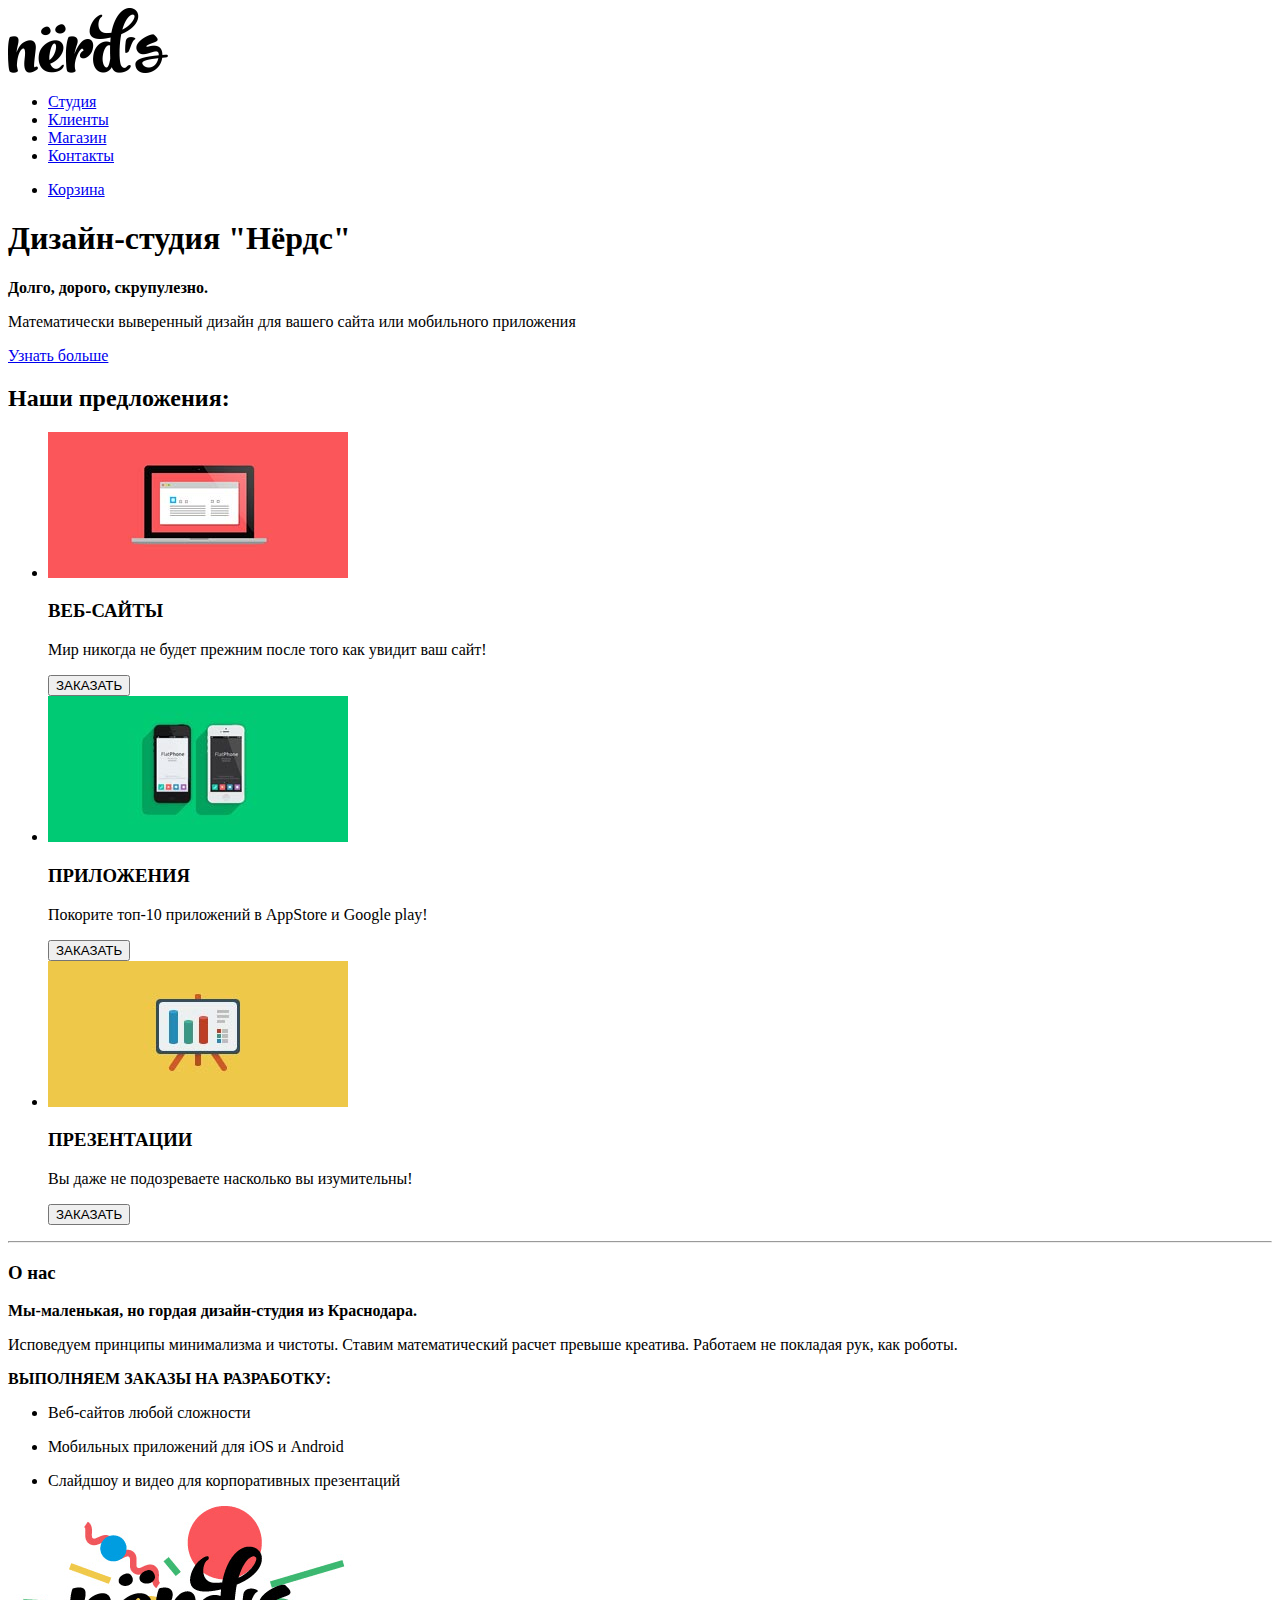
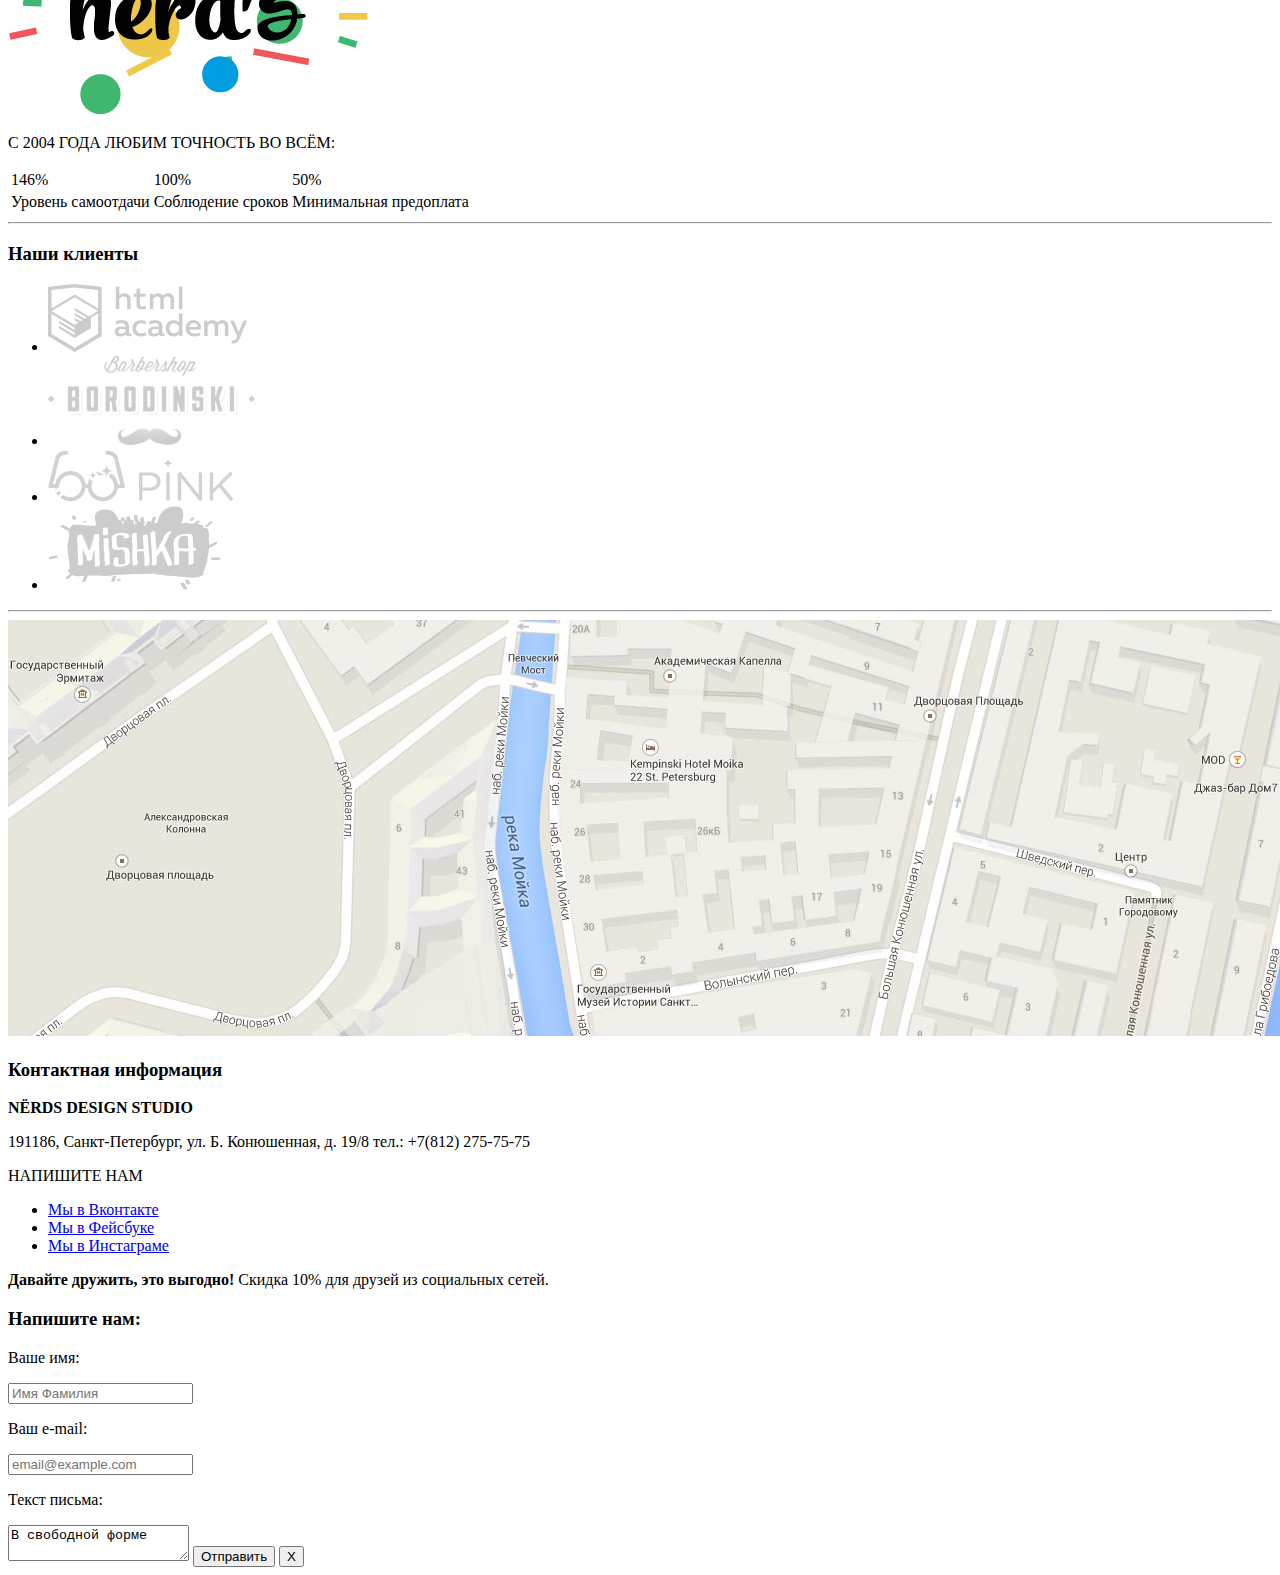
==== index.html @ 03294f1f "4 задание" ====
<!DOCTYPE html>
<html lang="ru">
  <head>
    <meta charset="utf-8">
    <title>HTML Academy: Нёрдс</title>
  </head>
  <body>

    <header class="main-header">
      <img class="main-header__logo" src="img/nerds-logo.svg" alt="Логотип дизайн студии Нёрдс" width="160" height="65">
      <ul class="main-header__site-navigation">
        <li class="site-navigation__item">
          <a class="site-navigation__a" href="#" tabindex="1">Студия</a>
        </li>
        <li class="site-navigation__item">
          <a class="site-navigation__a" href="#" tabindex="1">Клиенты</a>
        </li>
        <li class="site-navigation__item">
          <a class="site-navigation__a" href="catalog.html" tabindex="1">Магазин</a>
        </li>
        <li class="site-navigation__item">
          <a class="site-navigation__a" href="#" tabindex="1">Контакты</a>
        </li>
      </ul>
      <ul class="main-header__user-navigation">
        <li class="user-navigation__item">
          <a class="user-navigation__a" href="#" tabindex="0">Корзина</a>
        </li>
      </ul>
    </header>

    <main>
      <h1 class="visually-hidden">Дизайн-студия "Нёрдс"</h1>
      <!-- Здесь будет слайдер, пока напишу первый слайд -->
      <div class="slider">
        <b>Долго, дорого, скрупулезно.</b>
        <p class="slider__text">Математически выверенный дизайн для вашего сайта или мобильного приложения</p>
        <a class="slider__btn btn" href="#" tabindex="0">Узнать больше</a>
      </div>
      <section class="offers">
        <h2 class="visually-hidden">Наши предложения:</h2>
        <ul class="offers__list">
          <li class="offers__list-item">
            <img class="offers__list-img1" src="img/img-web.jpg" alt="Веб-сайты" width="300" height="146">
            <h3>ВЕБ-САЙТЫ</h3>
            <p class="offers__list-text">Мир никогда не будет прежним после того как увидит ваш сайт!</p>
            <button class="offers__list-btn btn" type="button">ЗАКАЗАТЬ</button>
          </li>
          <li class="offers__list-item">
            <img class="offers__list-img2" src="img/img-app.jpg" alt="Приложения" width="300" height="146">
            <h3>ПРИЛОЖЕНИЯ</h3>
            <p class="offers__list-text">Покорите топ-10 приложений в AppStore и Google play!</p>
            <button class="offers__list-btn btn" type="button">ЗАКАЗАТЬ</button>
          </li>
          <li class="offers__list-item">
            <img class="offers__list-img3" src="img/img-present.jpg" alt="Презентации" width="300" height="146">
            <h3>ПРЕЗЕНТАЦИИ</h3>
            <p class="offers__list-text">Вы даже не подозреваете насколько вы изумительны!</p>
            <button class="offers__list-btn btn" type="button">ЗАКАЗАТЬ</button>
          </li>
        </ul>
      </section>
      <hr>
      <section class="about-us">
        <h3 class="visually-hidden">О нас</h3>
        <b>Мы-маленькая, но гордая дизайн-студия из Краснодара.</b>
        <p>Исповедуем принципы минимализма и чистоты. Ставим математический расчет превыше креатива. Работаем не покладая рук, как роботы.</p>
        <p>
          <b>ВЫПОЛНЯЕМ ЗАКАЗЫ НА РАЗРАБОТКУ:</b>
        </p>
        <ul class="about-us__list">
          <li class="about-us__list-item">
            <p class="about-us__list-item-text">Веб-сайтов любой сложности</p>
          </li>
          <li class="about-us__list-item">
            <p class="about-us__list-item-text">Мобильных приложений для iOS и Android
            </p>
          </li>
          <li class="about-us__list-item">
            <p class="about-us__list-item-text">Слайдшоу и видео для корпоративных презентаций</p>
          </li>
        </ul>
        <img class="about-us__img" src="img/nerds-illustration.png" alt="Логотип Нёрдс " width="360" height="208">
        <p class="about-us__text">С 2004 ГОДА ЛЮБИМ ТОЧНОСТЬ ВО ВСЁМ:</p>
        <table>
          <tr>
            <td>146%</td>
            <td>100%</td>
            <td>50%</td>
          </tr>
          <tr>
            <td>Уровень самоотдачи</td>
            <td>Соблюдение сроков</td>
            <td>Минимальная предоплата</td>
          </tr>
        </table>
      </section>
      <hr>
      <section class="clientage">
        <h3 class="visually-hidden">Наши клиенты</h3>
        <ul class="clientage__list">
          <li class="clientage__list-item">
            <a>
              <img class="clientage__list-item-logo1" src="img/logo-HTML.png" alt="HTML Academy" width="199" height="68"></a>
          </li>
          <li>
            <a>
              <img class="clientage__list-item-logo2" src="img/logo-Borodinski.png" alt="Barbershop Borodinski" width="209" height="90"></a>
          </li>
          <li>
            <a>
              <img class="clientage__list-item-logo3" src="img/logo-PINK.png" alt="PINK" width="185" height="52"></a>
          </li>
          <li>
            <a>
              <img class="clientage__list-item-logo4" src="img/logo-MiSHKA.png" alt="MiSHKA" width="173" height="84"></a>
          </li>
        </ul>
      </section>
      <hr>
    </main>
    <footer class="main-footer">
      <img class="main-footer__map" src="img/map.jpg" alt="191186, Санкт-Петербург, ул. Б. Конюшенная, д. 19/8 тел.: +7(812) 275-75-75" width="1440" height="416">
      <section class="main-footer__address">
        <h3 class="visually-hidden">Контактная информация</h3>
        <b>NЁRDS DESIGN STUDIO</b>
        <p class="main-footer__address-text">191186, Санкт-Петербург, ул. Б. Конюшенная, д. 19/8 тел.: +7(812) 275-75-75</p>
        <a class="main-footer__address-btn btn">НАПИШИТЕ НАМ</a>
      </section>
      <!-- ЕСТЬ ВОПРОСЫ================================================================================================================================================================================================================= -->
      <ul class="main-footer__social-list">
        <li class="social-list-item">
          <a class="vk" href="https://www.vk.com">
            <span class="visually-hidden">Мы в Вконтакте</span></a>
        </li>
        <li class="social-list-item">
          <a class="fb" href="https://www.facebook.com">
            <span class="visually-hidden">Мы в Фейсбуке</a>
          </li>
          <li class="social-list-item">
            <a class="inst" href="https://www.instagram.com">
              <span class="visually-hidden">Мы в Инстаграме</span></a>
          </li>
        </ul>

        <p class="main-footer__text">
          <b>Давайте дружить, это выгодно!</b>
          Скидка 10% для друзей из социальных сетей.
        </p>
      </footer>
      <section class="modal">
        <h3 class="visually-hidden">Напишите нам:</h3>
        <p>Ваше имя:</p>
        <input class="modal__input" name="name" placeholder="Имя Фамилия">
        <p>Ваш e-mail:</p>
        <input class="modal__input" type="email" name="email" placeholder="email@example.com">
        <p>Текст письма:</p>
        <textarea>В свободной форме</textarea>
        <button class="modal__btn btn">Отправить</button>
        <button class="modal__close" type="button">X</button>

      </section>

    </body>
  </html>
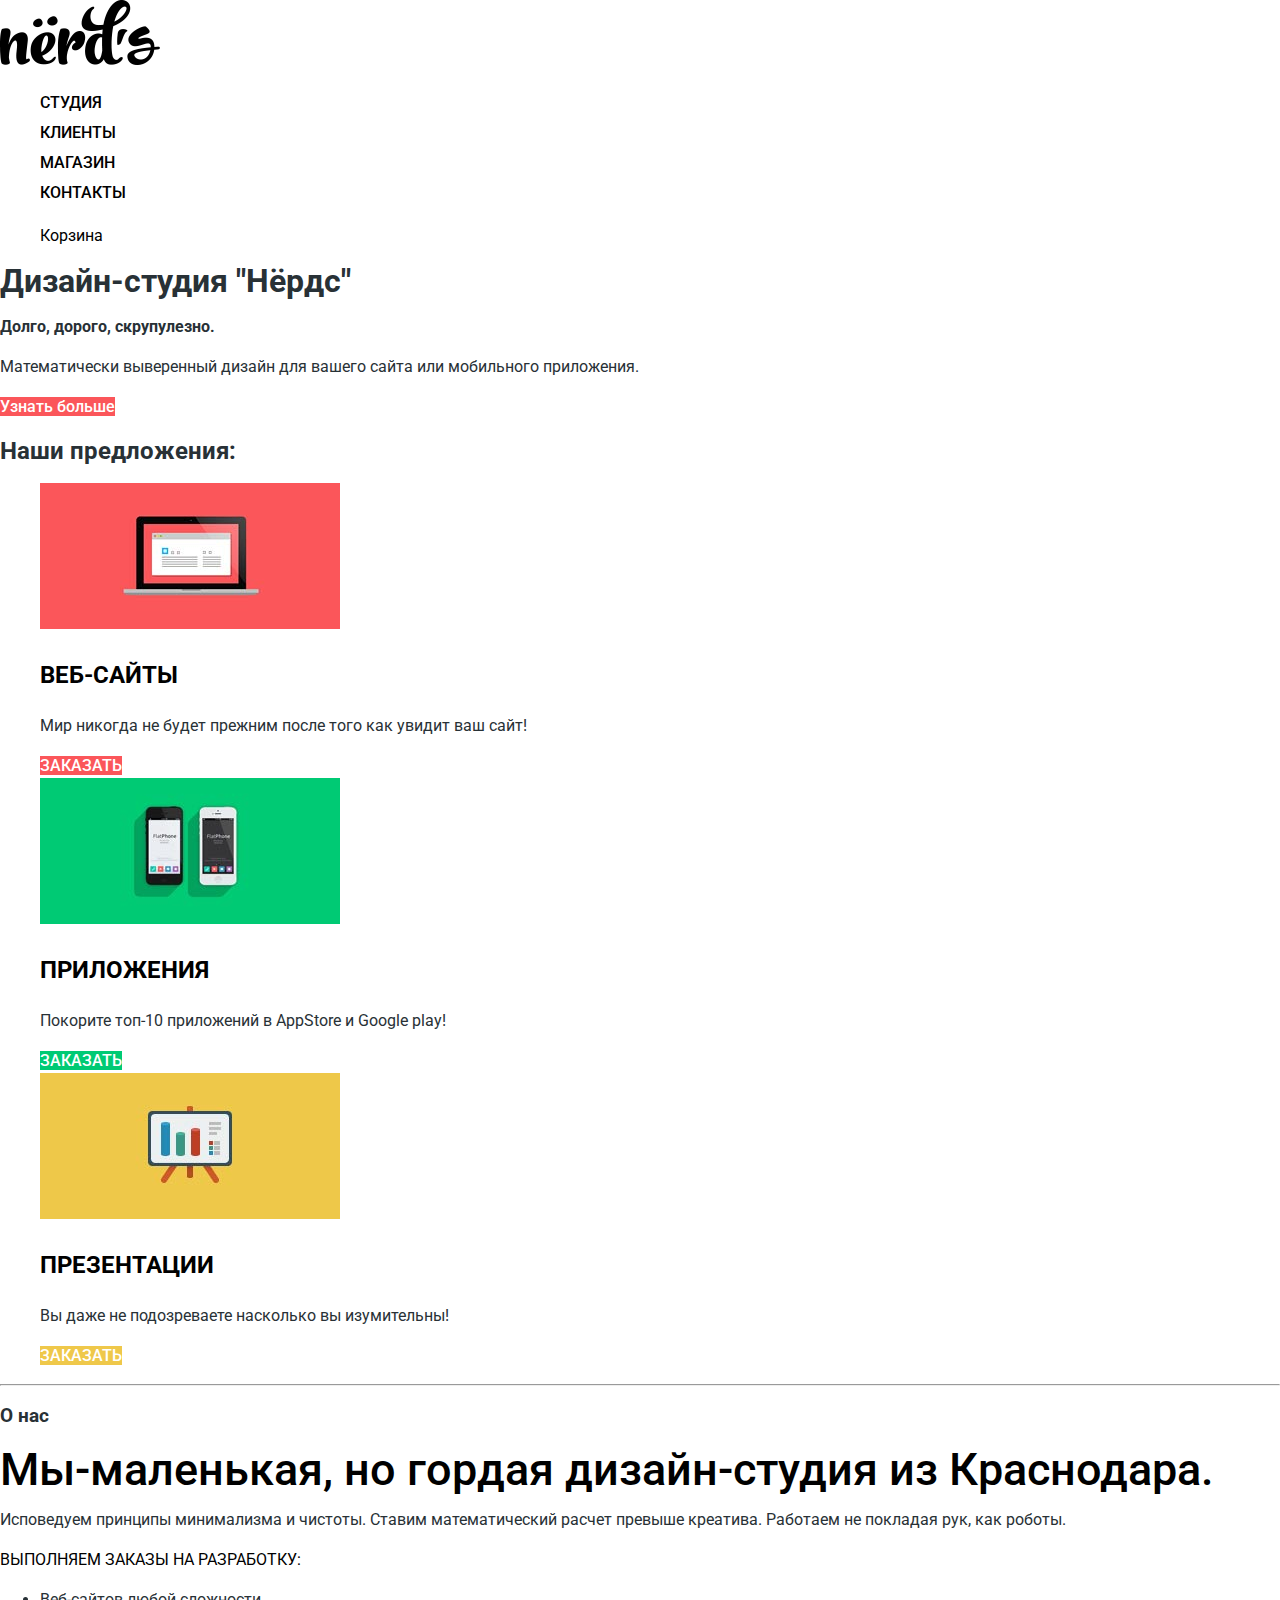
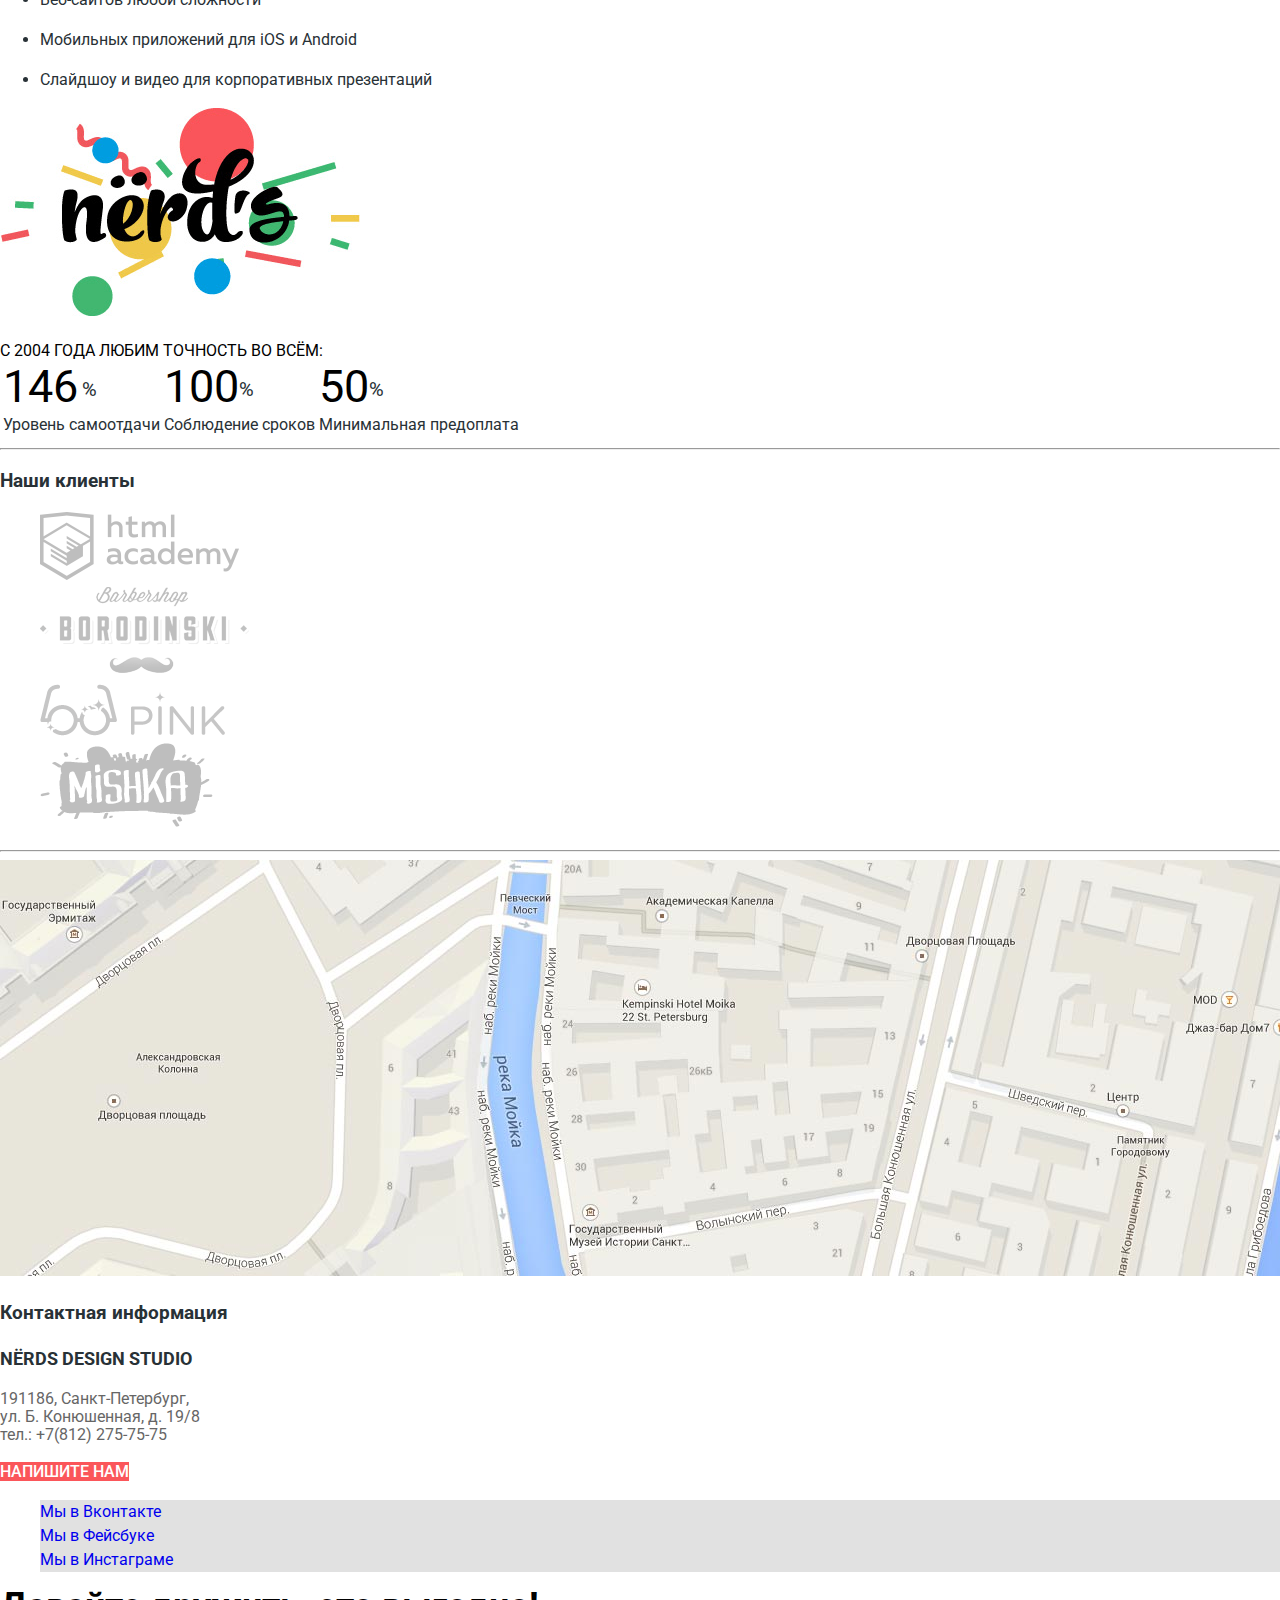
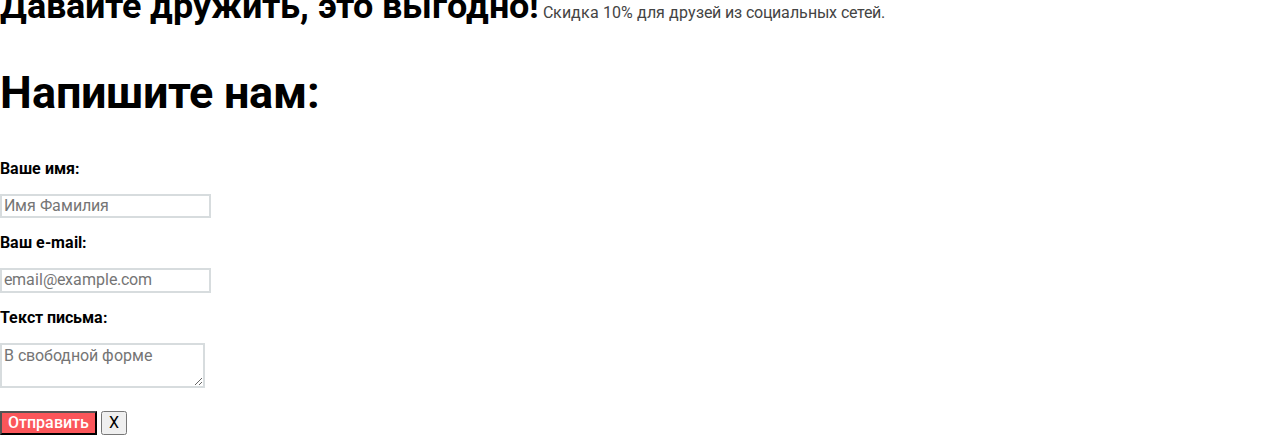
==== commit 3672e6e6: "5 задание" ====
--- a/index.html
+++ b/index.html
@@ -3,6 +3,9 @@
   <head>
     <meta charset="utf-8">
     <title>HTML Academy: Нёрдс</title>
+    <link href="https://fonts.googleapis.com/css?family=Roboto:400,700" rel="stylesheet">
+    <link href="css/normalize.css" rel="stylesheet">
+    <link href="css/style.css" rel="stylesheet">
   </head>
   <body>
 
@@ -34,7 +37,7 @@
       <!-- Здесь будет слайдер, пока напишу первый слайд -->
       <div class="slider">
         <b>Долго, дорого, скрупулезно.</b>
-        <p class="slider__text">Математически выверенный дизайн для вашего сайта или мобильного приложения</p>
+        <p class="slider__text">Математически выверенный дизайн для вашего сайта или мобильного приложения.</p>
         <a class="slider__btn btn" href="#" tabindex="0">Узнать больше</a>
       </div>
       <section class="offers">
@@ -44,30 +47,28 @@
             <img class="offers__list-img1" src="img/img-web.jpg" alt="Веб-сайты" width="300" height="146">
             <h3>ВЕБ-САЙТЫ</h3>
             <p class="offers__list-text">Мир никогда не будет прежним после того как увидит ваш сайт!</p>
-            <button class="offers__list-btn btn" type="button">ЗАКАЗАТЬ</button>
+            <a href="#" class="offers__list-btn-red btn">ЗАКАЗАТЬ</a>
           </li>
           <li class="offers__list-item">
             <img class="offers__list-img2" src="img/img-app.jpg" alt="Приложения" width="300" height="146">
             <h3>ПРИЛОЖЕНИЯ</h3>
             <p class="offers__list-text">Покорите топ-10 приложений в AppStore и Google play!</p>
-            <button class="offers__list-btn btn" type="button">ЗАКАЗАТЬ</button>
+            <a href="#" class="offers__list-btn-green btn">ЗАКАЗАТЬ</a>
           </li>
           <li class="offers__list-item">
             <img class="offers__list-img3" src="img/img-present.jpg" alt="Презентации" width="300" height="146">
             <h3>ПРЕЗЕНТАЦИИ</h3>
             <p class="offers__list-text">Вы даже не подозреваете насколько вы изумительны!</p>
-            <button class="offers__list-btn btn" type="button">ЗАКАЗАТЬ</button>
+            <a href="#" class="offers__list-btn-yellow btn">ЗАКАЗАТЬ</a>
           </li>
         </ul>
       </section>
       <hr>
       <section class="about-us">
         <h3 class="visually-hidden">О нас</h3>
-        <b>Мы-маленькая, но гордая дизайн-студия из Краснодара.</b>
+        <span class="about-us__title">Мы-маленькая, но гордая дизайн-студия из Краснодара.</span>
         <p>Исповедуем принципы минимализма и чистоты. Ставим математический расчет превыше креатива. Работаем не покладая рук, как роботы.</p>
-        <p>
-          <b>ВЫПОЛНЯЕМ ЗАКАЗЫ НА РАЗРАБОТКУ:</b>
-        </p>
+        <span class="about-us__text">ВЫПОЛНЯЕМ ЗАКАЗЫ НА РАЗРАБОТКУ:</span>
         <ul class="about-us__list">
           <li class="about-us__list-item">
             <p class="about-us__list-item-text">Веб-сайтов любой сложности</p>
@@ -82,11 +83,15 @@
         </ul>
         <img class="about-us__img" src="img/nerds-illustration.png" alt="Логотип Нёрдс " width="360" height="208">
         <p class="about-us__text">С 2004 ГОДА ЛЮБИМ ТОЧНОСТЬ ВО ВСЁМ:</p>
-        <table>
+        <table class="indicators">
           <tr>
-            <td>146%</td>
-            <td>100%</td>
-            <td>50%</td>
+            <td>
+              <span class="indicators__numeric">146</span>
+              <span class="indicators__percent">%</span></td>
+            <td>
+              <span class="indicators__numeric">100</span><span class="indicators__percent">%</span></td>
+            <td>
+              <span class="indicators__numeric">50</span><span class="indicators__percent">%</span></td>
           </tr>
           <tr>
             <td>Уровень самоотдачи</td>
@@ -123,8 +128,12 @@
       <img class="main-footer__map" src="img/map.jpg" alt="191186, Санкт-Петербург, ул. Б. Конюшенная, д. 19/8 тел.: +7(812) 275-75-75" width="1440" height="416">
       <section class="main-footer__address">
         <h3 class="visually-hidden">Контактная информация</h3>
-        <b>NЁRDS DESIGN STUDIO</b>
-        <p class="main-footer__address-text">191186, Санкт-Петербург, ул. Б. Конюшенная, д. 19/8 тел.: +7(812) 275-75-75</p>
+        <span class="main-footer__address-title">NЁRDS DESIGN STUDIO</span>
+        <p class="main-footer__address-text">
+          191186, Санкт-Петербург,<br>
+          ул. Б. Конюшенная, д. 19/8<br>
+          <span class="main-footer__address-phone">тел.: +7(812) 275-75-75</span>
+        </p>
         <a class="main-footer__address-btn btn">НАПИШИТЕ НАМ</a>
       </section>
       <!-- ЕСТЬ ВОПРОСЫ================================================================================================================================================================================================================= -->
@@ -144,22 +153,34 @@
         </ul>
 
         <p class="main-footer__text">
-          <b>Давайте дружить, это выгодно!</b>
-          Скидка 10% для друзей из социальных сетей.
+          <span class="main-footer__text-bold">Давайте дружить, это выгодно!</span>
+          <span class="main-footer__text-sale">Скидка 10% для друзей из социальных сетей.</span>
         </p>
       </footer>
       <section class="modal">
-        <h3 class="visually-hidden">Напишите нам:</h3>
-        <p>Ваше имя:</p>
-        <input class="modal__input" name="name" placeholder="Имя Фамилия">
-        <p>Ваш e-mail:</p>
-        <input class="modal__input" type="email" name="email" placeholder="email@example.com">
-        <p>Текст письма:</p>
-        <textarea>В свободной форме</textarea>
+        <h3>Напишите нам:</h3>
+        <p>
+          <label for="name-field">
+            <p>Ваше имя:</p>
+          </label>
+          <input class="modal__input" name="name" id="name-field" placeholder="Имя Фамилия" autocomplete="on">
+        </p>
+        <p>
+          <label for="email-field">
+            <p>Ваш e-mail:</p>
+          </label>
+          <input class="modal__input" type="email" name="email" id="email-field" placeholder="email@example.com" autocomplete="on">
+        </p>
+        <p>
+          <label for="text-field">
+            <p>Текст письма:</p>
+          </label>
+          <textarea id="text-field" placeholder="В свободной форме"></textarea>
+        </p>
         <button class="modal__btn btn">Отправить</button>
         <button class="modal__close" type="button">X</button>
 
       </section>
 
     </body>
-  </html>
+  </html>--- a/css/style.css
+++ b/css/style.css
@@ -0,0 +1,296 @@
+body {
+  margin: 0;
+  padding: 0;
+
+  font-family: 'Roboto', Tahoma, sans-serif;
+  font-size: 16px;
+  line-height: 24px;
+  font-weight: 400;
+  color: #283136;
+
+  background-color: #ffffff;
+}
+
+a {
+  text-decoration: none;
+}
+/*HEADER===========================================================================================================================================================================================================================================================================================================================*/
+
+.main-header__site-navigation {
+  line-height: 30px;
+  font-weight: 500;
+  color: #000000;
+  text-transform: uppercase;
+}
+
+.main-header__site-navigation,
+.main-header__user-navigation {
+  list-style: none;
+}
+
+.main-header__site-navigation a,
+.main-header__user-navigation a {
+  color: #000000;
+}
+
+.main-header__site-navigation a:hover,
+.main-header__site-navigation a:focus,
+.main-header__user-navigation a:hover,
+.main-header__user-navigation a:focus {
+  color: #fb565a;
+}
+.main-header__site-navigation a:active,
+.main-header__user-navigation a:active {
+  color: #bebebe;
+}
+/* FOR BUTTON================================================================================================================================================================================================================================================*/
+.btn {
+  line-height: 18px;
+  font-weight: 500;
+  color: #ffffff;
+
+  background-color: #fb565a;
+}
+
+.btn:hover {
+  background-color: #e74246;
+}
+
+.btn:active {
+  background-color: #d7373b;
+  color: #e37376;
+}
+
+.offers__list-btn-green {
+  background-color: #00ca74;
+}
+
+.offers__list-btn-green:hover {
+  background-color: #00bc6c;
+}
+
+.offers__list-btn-green:active {
+  background-color: #00aa62;
+  color: #37bc83;
+}
+
+.offers__list-btn-yellow {
+  background-color: #efc84a;
+}
+
+.offers__list-btn-yellow:hover {
+  background-color: #eab534;
+}
+
+.offers__list-btn-yellow:active {
+  background-color: #e5a722;
+  color: #ebba52;
+}
+
+.filters__btn {
+  color: #000000;
+  background-color: #eeeeee;
+}
+
+.filters__btn:hover {
+  color: #000000;
+  background-color: #dfdfdf;
+}
+
+.filters__btn:active {
+  color: #959595;
+  background-color: #d5d5d5;
+}
+
+
+
+ /*MAIN MAIN MAIN=====================================================================================================================================================================================================================================================================================================================================*/
+.offers__list {
+list-style: none;
+}
+
+.offers__list h3 {
+  font-size: 24px;
+  line-height: 30px;
+  font-weight: 700;
+  color: #000000;
+}
+
+.about-us__title {
+  font-size: 45px;
+  line-height: 45px;
+  font-weight: 500;
+  color: #000000;
+}
+
+.about-us__text {
+  color: #000000;
+  text-transform: uppercase;
+}
+/*TABLE===========================================================================================================================================================================================================================================================================================================================*/
+.indicators__numeric {
+  font-size: 45px;
+  line-height: 10px;
+  color: #000000;
+}
+.indicators__percent {
+  font-size: 20px;
+  line-height: 10px;
+  vertical-align: super;
+}
+
+/*КЛИЕНТУРА==================================================================================================================================================================================================================================================================================================================================*/
+
+.clientage__list {
+  list-style: none;
+}
+.clientage__list-item-logo1,
+.clientage__list-item-logo2,
+.clientage__list-item-logo3,
+.clientage__list-item-logo4 {
+  opacity: 0.25;
+}
+
+.clientage__list-item-logo1:hover,
+.clientage__list-item-logo2:hover,
+.clientage__list-item-logo3:hover,
+.clientage__list-item-logo4:hover {
+  opacity: 1;
+}
+
+.clientage__list-item-logo1:active,
+.clientage__list-item-logo2:active,
+.clientage__list-item-logo3:active,
+.clientage__list-item-logo4:active {
+  opacity: 0.25;
+}
+
+/*FOOTER===================================================================================================================================================================================================================================================================================================================================================================================================================*/
+
+.main-footer__address-title {
+  font-size: 18px;
+  line-height: 30px;
+  font-weight: 700;
+}
+
+.main-footer__address-text {
+  line-height: 18px;
+  color: #666666;
+}
+
+.main-footer__social-list {
+  list-style: none;
+}
+
+.social-list-item {
+  background-color: #e1e1e1;
+}
+
+.social-list-item:hover {
+  background-color: #e74246;
+}
+
+.social-list-item:active {
+  background-color: #d7373b;
+}
+
+.vk,
+.fb,
+.inst {
+  opacity: 0,25;
+}
+
+.vk:hover,
+.fb:hover,
+.inst:hover {
+  opacity: 1;
+}
+
+.vk:active,
+.fb:active,
+.inst:active {
+  opacity: 0,2;
+}
+
+.main-footer__text-bold {
+  font-size: 36px;
+  line-height: 36px;
+  font-weight: 700;
+  color: #000000;
+}
+
+.main-footer__text-sale {
+  line-height: 22px;
+  color: #444444;
+}
+
+/*MODAL ============================================================================================================================================================================================================================================================================================================================================================================================================*/
+
+.modal h3 {
+  font-size: 45px;
+  line-height: 45px;
+  font-weight: 500px;
+  color: #000000;
+}
+
+.modal p {
+  line-height: 18px;
+  font-weight: 700;
+  color: #000000;
+}
+.modal__input,
+.modal textarea {
+  border: 2px solid #d7dcde;
+}
+
+.modal__input:hover
+.modal textarea:hover {
+  border: 2px solid #b4b9bb;
+}
+.modal__input:focus,
+.modal textarea:focus {
+  border: 2px solid #000000;
+}
+
+.modal input,
+.modal textarea {
+  outline: 0;
+}
+
+.modal__input:invalid {
+  border: 2px solid #e74246;
+}
+
+
+
+
+
+
+
+
+
+
+
+
+
+/*INNER PAGE================================================================================================================================================================================================================================================================================================================================================================================================================================================================================================================================================================================*/
+.products-list {
+  list-style: none;
+}
+
+.paggination-list {
+  list-style: none;
+}
+
+.paggination-list__item {
+  color: #000000;
+  background-color: #eeeeee;
+}
+.paggination-list__item:hover {
+  color: #000000;
+  background-color: #dfdfdf;
+}
+.paggination-list__item:active {
+  color: #b0b0b0;
+  background-color: #d5d5d5;
+}
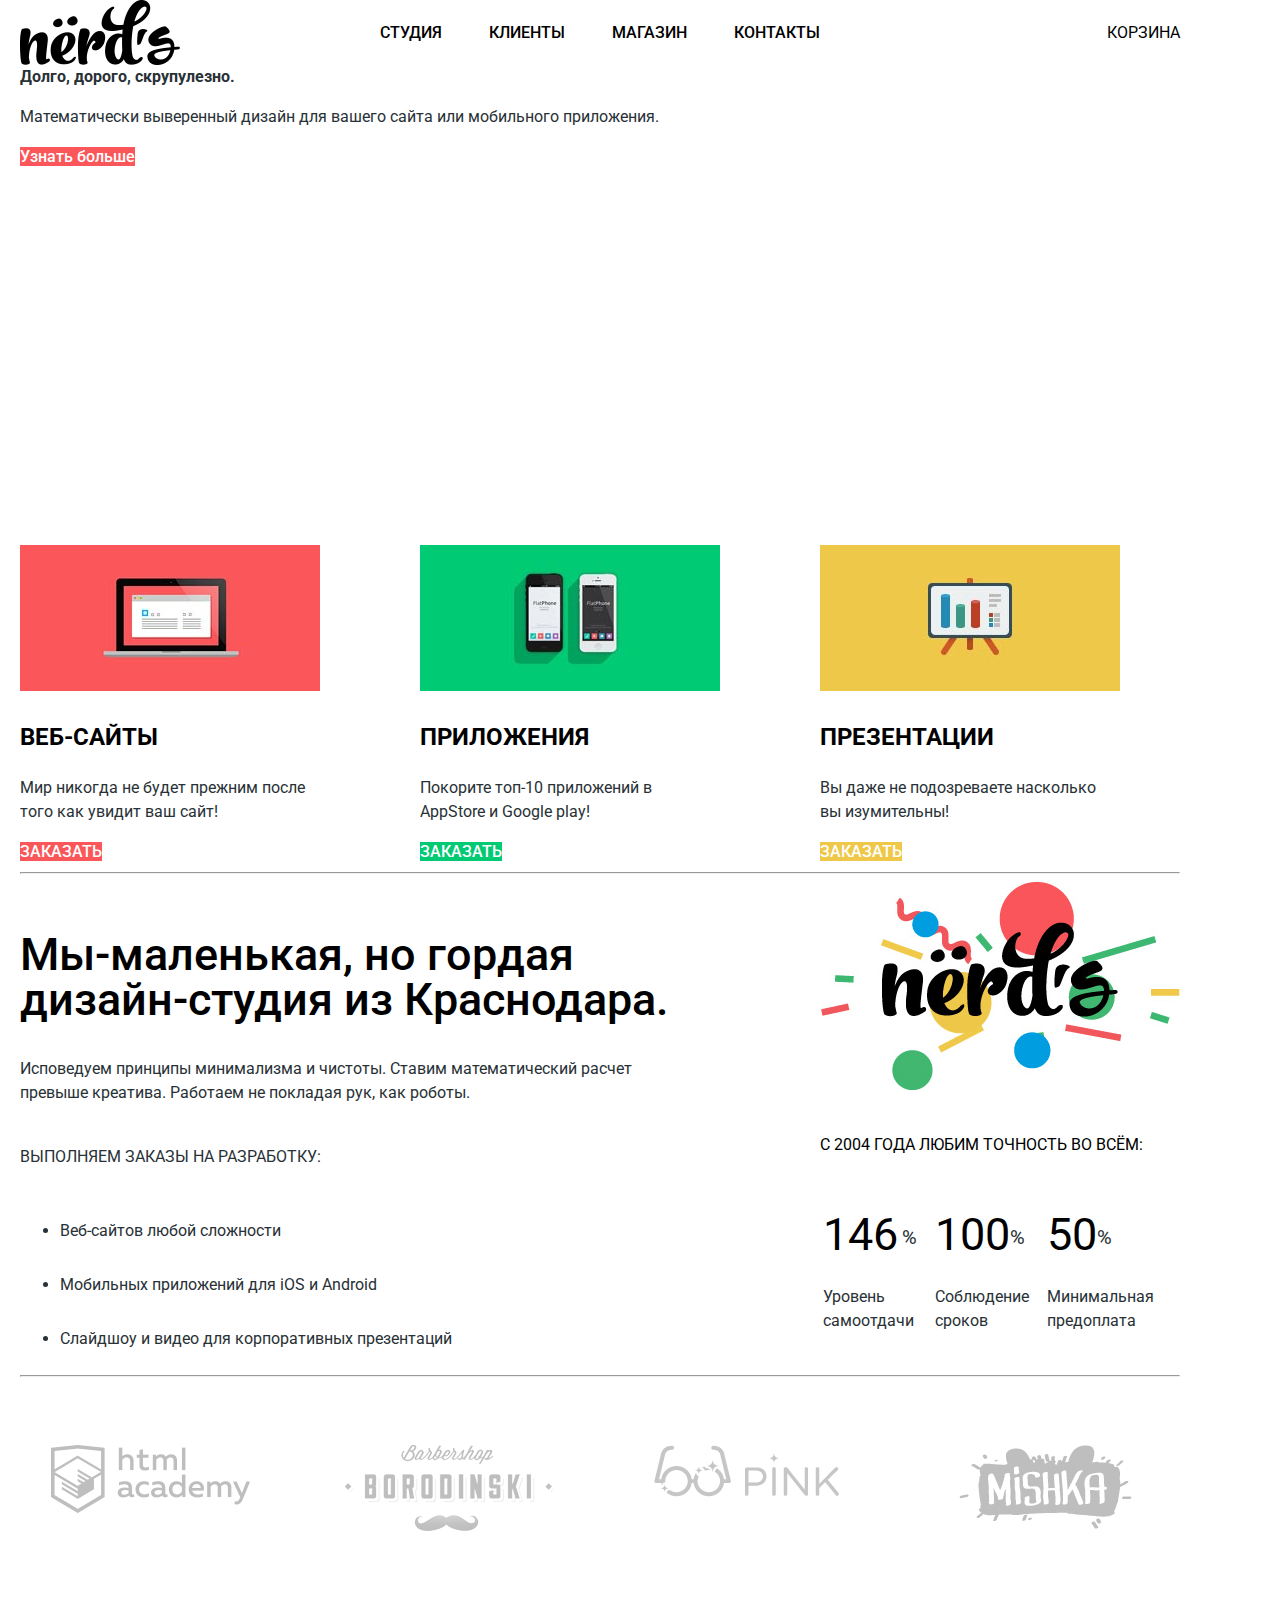
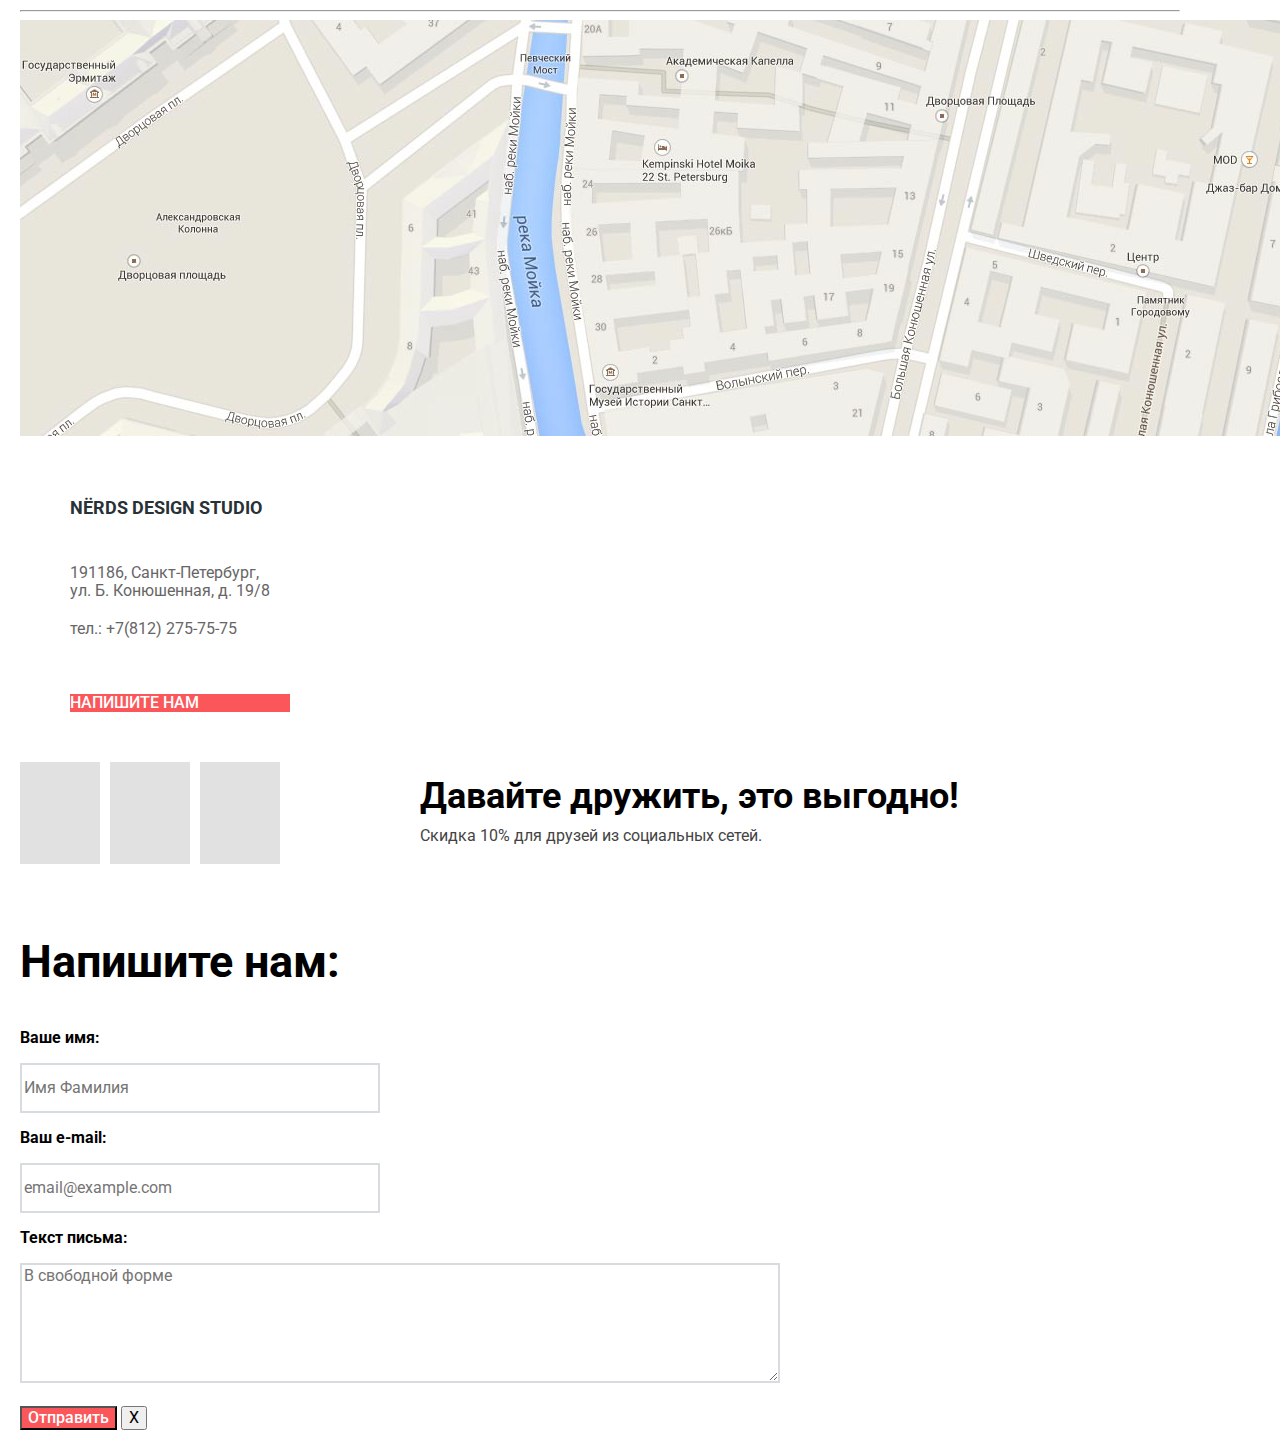
==== commit 9045c24c: "6 задание" ====
--- a/index.html
+++ b/index.html
@@ -8,179 +8,187 @@
     <link href="css/style.css" rel="stylesheet">
   </head>
   <body>
+    <div class="container">
+      <header class="main-header">
+        <nav class="main-header__main-navigation">
+          <img class="main-header__logo" src="img/nerds-logo.svg" alt="Логотип дизайн студии Нёрдс" width="160" height="65">
+          <ul class="main-header__site-navigation">
+            <li class="site-navigation__item">
+              <a class="site-navigation__a" href="#" tabindex="1">Студия</a>
+            </li>
+            <li class="site-navigation__item">
+              <a class="site-navigation__a" href="#" tabindex="1">Клиенты</a>
+            </li>
+            <li class="site-navigation__item">
+              <a class="site-navigation__a" href="catalog.html" tabindex="1">Магазин</a>
+            </li>
+            <li class="site-navigation__item">
+              <a class="site-navigation__a" href="#" tabindex="1">Контакты</a>
+            </li>
+          </ul>
+          <ul class="main-header__user-navigation">
+            <li class="user-navigation__item">
+              <a class="user-navigation__a" href="#" tabindex="0">Корзина</a>
+            </li>
+          </ul>
+        </nav>
+        <!-- Здесь будет слайдер, пока напишу первый слайд -->
+        <div class="slider">
+          <b>Долго, дорого, скрупулезно.</b>
+          <p class="slider__text">Математически выверенный дизайн для вашего сайта или мобильного приложения.</p>
+          <a class="slider__btn btn" href="#" tabindex="0">Узнать больше</a>
+        </div>
+      </header>
 
-    <header class="main-header">
-      <img class="main-header__logo" src="img/nerds-logo.svg" alt="Логотип дизайн студии Нёрдс" width="160" height="65">
-      <ul class="main-header__site-navigation">
-        <li class="site-navigation__item">
-          <a class="site-navigation__a" href="#" tabindex="1">Студия</a>
-        </li>
-        <li class="site-navigation__item">
-          <a class="site-navigation__a" href="#" tabindex="1">Клиенты</a>
-        </li>
-        <li class="site-navigation__item">
-          <a class="site-navigation__a" href="catalog.html" tabindex="1">Магазин</a>
-        </li>
-        <li class="site-navigation__item">
-          <a class="site-navigation__a" href="#" tabindex="1">Контакты</a>
-        </li>
-      </ul>
-      <ul class="main-header__user-navigation">
-        <li class="user-navigation__item">
-          <a class="user-navigation__a" href="#" tabindex="0">Корзина</a>
-        </li>
-      </ul>
-    </header>
+      <main>
+        <h1 class="visually-hidden">Дизайн-студия "Нёрдс"</h1>
+        <section class="offers">
+          <h2 class="visually-hidden">Наши предложения:</h2>
+          <ul class="offers__list">
+            <li class="offers__list-item">
+              <img class="offers__list-img1" src="img/img-web.jpg" alt="Веб-сайты" width="300" height="146">
+              <h3>ВЕБ-САЙТЫ</h3>
+              <p class="offers__list-text">Мир никогда не будет прежним после того как увидит ваш сайт!</p>
+              <a href="#" class="offers__list-btn-red btn">ЗАКАЗАТЬ</a>
+            </li>
+            <li class="offers__list-item">
+              <img class="offers__list-img2" src="img/img-app.jpg" alt="Приложения" width="300" height="146">
+              <h3>ПРИЛОЖЕНИЯ</h3>
+              <p class="offers__list-text">Покорите топ-10 приложений в AppStore и Google play!</p>
+              <a href="#" class="offers__list-btn-green btn">ЗАКАЗАТЬ</a>
+            </li>
+            <li class="offers__list-item">
+              <img class="offers__list-img3" src="img/img-present.jpg" alt="Презентации" width="300" height="146">
+              <h3>ПРЕЗЕНТАЦИИ</h3>
+              <p class="offers__list-text">Вы даже не подозреваете насколько вы изумительны!</p>
+              <a href="#" class="offers__list-btn-yellow btn">ЗАКАЗАТЬ</a>
+            </li>
+          </ul>
+        </section>
+        <hr>
+        <section class="about-us">
+          <h3 class="visually-hidden">О нас</h3>
+          <div class="about-us__delimiter-1">
+            <span class="about-us__title">Мы-маленькая, но гордая дизайн-студия из Краснодара.</span>
+            <p class="about-us__p">Исповедуем принципы минимализма и чистоты. Ставим математический расчет превыше креатива. Работаем не покладая рук, как роботы.</p>
+            <span class="about-us__title-ul">ВЫПОЛНЯЕМ ЗАКАЗЫ НА РАЗРАБОТКУ:</span>
+            <ul class="about-us__list">
+              <li class="about-us__list-item">
+                <p class="about-us__list-item-text">Веб-сайтов любой сложности</p>
+              </li>
+              <li class="about-us__list-item">
+                <p class="about-us__list-item-text">Мобильных приложений для iOS и Android
+                </p>
+              </li>
+              <li class="about-us__list-item">
+                <p class="about-us__list-item-text">Слайдшоу и видео для корпоративных презентаций</p>
+              </li>
+            </ul>
+          </div>
+          <div class="about-us__delimiter-2">
+            <img class="about-us__img" src="img/nerds-illustration.png" alt="Логотип Нёрдс " width="360" height="208">
+            <p class="about-us__text">С 2004 ГОДА ЛЮБИМ ТОЧНОСТЬ ВО ВСЁМ:</p>
+            <table class="indicators">
+              <tr class="indicators__row-1">
+                <td class="indicators__data">
+                  <span class="indicators__numeric">146</span>
+                  <span class="indicators__percent">%</span></td>
+                <td class="indicators__data">
+                  <span class="indicators__numeric">100</span><span class="indicators__percent">%</span></td>
+                <td class="indicators__data">
+                  <span class="indicators__numeric">50</span><span class="indicators__percent">%</span></td>
+              </tr>
+              <tr class="indicators__row-2">
+                <td>Уровень самоотдачи</td>
+                <td>Соблюдение сроков</td>
+                <td>Минимальная предоплата</td>
+              </tr>
+            </table>
+          </div>
+        </section>
+        <hr>
+        <section class="clientage">
+          <h3 class="visually-hidden">Наши клиенты</h3>
+          <ul class="clientage__list">
+            <li class="clientage__list-item">
+              <a href="https://htmlacademy.ru/intensive/htmlcss">
+                <img class="clientage__list-item-logo1" src="img/logo-HTML.png" alt="HTML Academy" width="199" height="68"></a>
+            </li>
+            <li class="clientage__list-item">
+              <a>
+                <img class="clientage__list-item-logo2" src="img/logo-Borodinski.png" alt="Barbershop Borodinski" width="209" height="90"></a>
+            </li>
+            <li class="clientage__list-item">
+              <a>
+                <img class="clientage__list-item-logo3" src="img/logo-PINK.png" alt="PINK" width="185" height="52"></a>
+            </li>
+            <li class="clientage__list-item">
+              <a>
+                <img class="clientage__list-item-logo4" src="img/logo-MiSHKA.png" alt="MiSHKA" width="173" height="84"></a>
+            </li>
+          </ul>
+        </section>
+        <hr>
+      </main>
+      <footer class="main-footer">
+        <img class="main-footer__map" src="img/map.jpg" alt="191186, Санкт-Петербург, ул. Б. Конюшенная, д. 19/8 тел.: +7(812) 275-75-75" width="1440" height="416">
+        <section class="main-footer__address">
+          <h3 class="visually-hidden">Контактная информация</h3>
+          <span class="main-footer__address-title">NЁRDS DESIGN STUDIO</span>
+          <p class="main-footer__address-text">
+            191186, Санкт-Петербург,<br>
+            ул. Б. Конюшенная, д. 19/8<br>
+            <span class="main-footer__address-phone">тел.: +7(812) 275-75-75</span>
+          </p>
+          <a class="main-footer__address-btn btn">НАПИШИТЕ НАМ</a>
+        </section>
+        <!-- ЕСТЬ ВОПРОСЫ================================================================================================================================================================================================================= -->
+        <div class="main-footer__wrapper">
+          <ul class="main-footer__social-list">
+            <li class="social-list-item">
+              <a class="vk" href="https://www.vk.com">
+                <span class="visually-hidden">Мы в Вконтакте</span></a>
+            </li>
+            <li class="social-list-item">
+              <a class="fb" href="https://www.facebook.com">
+                <span class="visually-hidden">Мы в Фейсбуке</a>
+              </li>
+              <li class="social-list-item">
+                <a class="inst" href="https://www.instagram.com">
+                  <span class="visually-hidden">Мы в Инстаграме</span></a>
+              </li>
+            </ul>
 
-    <main>
-      <h1 class="visually-hidden">Дизайн-студия "Нёрдс"</h1>
-      <!-- Здесь будет слайдер, пока напишу первый слайд -->
-      <div class="slider">
-        <b>Долго, дорого, скрупулезно.</b>
-        <p class="slider__text">Математически выверенный дизайн для вашего сайта или мобильного приложения.</p>
-        <a class="slider__btn btn" href="#" tabindex="0">Узнать больше</a>
+            <p class="main-footer__text">
+              <span class="main-footer__tagline">Давайте дружить, это выгодно!</span><br>
+              <span class="main-footer__sale">Скидка 10% для друзей из социальных сетей.</span>
+            </p>
+          </div>
+        </footer>
+        <section class="modal">
+          <h3>Напишите нам:</h3>
+          <p>
+            <label for="name-field">
+              <p>Ваше имя:</p>
+            </label>
+            <input class="modal__input" name="name" id="name-field" placeholder="Имя Фамилия" autocomplete="on">
+          </p>
+          <p>
+            <label for="email-field">
+              <p>Ваш e-mail:</p>
+            </label>
+            <input class="modal__input" type="email" name="email" id="email-field" placeholder="email@example.com" autocomplete="on">
+          </p>
+          <p>
+            <label for="text-field">
+              <p>Текст письма:</p>
+            </label>
+            <textarea id="text-field" placeholder="В свободной форме"></textarea>
+          </p>
+          <button class="modal__btn btn">Отправить</button>
+          <button class="modal__close" type="button">X</button>
+
+        </section>
       </div>
-      <section class="offers">
-        <h2 class="visually-hidden">Наши предложения:</h2>
-        <ul class="offers__list">
-          <li class="offers__list-item">
-            <img class="offers__list-img1" src="img/img-web.jpg" alt="Веб-сайты" width="300" height="146">
-            <h3>ВЕБ-САЙТЫ</h3>
-            <p class="offers__list-text">Мир никогда не будет прежним после того как увидит ваш сайт!</p>
-            <a href="#" class="offers__list-btn-red btn">ЗАКАЗАТЬ</a>
-          </li>
-          <li class="offers__list-item">
-            <img class="offers__list-img2" src="img/img-app.jpg" alt="Приложения" width="300" height="146">
-            <h3>ПРИЛОЖЕНИЯ</h3>
-            <p class="offers__list-text">Покорите топ-10 приложений в AppStore и Google play!</p>
-            <a href="#" class="offers__list-btn-green btn">ЗАКАЗАТЬ</a>
-          </li>
-          <li class="offers__list-item">
-            <img class="offers__list-img3" src="img/img-present.jpg" alt="Презентации" width="300" height="146">
-            <h3>ПРЕЗЕНТАЦИИ</h3>
-            <p class="offers__list-text">Вы даже не подозреваете насколько вы изумительны!</p>
-            <a href="#" class="offers__list-btn-yellow btn">ЗАКАЗАТЬ</a>
-          </li>
-        </ul>
-      </section>
-      <hr>
-      <section class="about-us">
-        <h3 class="visually-hidden">О нас</h3>
-        <span class="about-us__title">Мы-маленькая, но гордая дизайн-студия из Краснодара.</span>
-        <p>Исповедуем принципы минимализма и чистоты. Ставим математический расчет превыше креатива. Работаем не покладая рук, как роботы.</p>
-        <span class="about-us__text">ВЫПОЛНЯЕМ ЗАКАЗЫ НА РАЗРАБОТКУ:</span>
-        <ul class="about-us__list">
-          <li class="about-us__list-item">
-            <p class="about-us__list-item-text">Веб-сайтов любой сложности</p>
-          </li>
-          <li class="about-us__list-item">
-            <p class="about-us__list-item-text">Мобильных приложений для iOS и Android
-            </p>
-          </li>
-          <li class="about-us__list-item">
-            <p class="about-us__list-item-text">Слайдшоу и видео для корпоративных презентаций</p>
-          </li>
-        </ul>
-        <img class="about-us__img" src="img/nerds-illustration.png" alt="Логотип Нёрдс " width="360" height="208">
-        <p class="about-us__text">С 2004 ГОДА ЛЮБИМ ТОЧНОСТЬ ВО ВСЁМ:</p>
-        <table class="indicators">
-          <tr>
-            <td>
-              <span class="indicators__numeric">146</span>
-              <span class="indicators__percent">%</span></td>
-            <td>
-              <span class="indicators__numeric">100</span><span class="indicators__percent">%</span></td>
-            <td>
-              <span class="indicators__numeric">50</span><span class="indicators__percent">%</span></td>
-          </tr>
-          <tr>
-            <td>Уровень самоотдачи</td>
-            <td>Соблюдение сроков</td>
-            <td>Минимальная предоплата</td>
-          </tr>
-        </table>
-      </section>
-      <hr>
-      <section class="clientage">
-        <h3 class="visually-hidden">Наши клиенты</h3>
-        <ul class="clientage__list">
-          <li class="clientage__list-item">
-            <a>
-              <img class="clientage__list-item-logo1" src="img/logo-HTML.png" alt="HTML Academy" width="199" height="68"></a>
-          </li>
-          <li>
-            <a>
-              <img class="clientage__list-item-logo2" src="img/logo-Borodinski.png" alt="Barbershop Borodinski" width="209" height="90"></a>
-          </li>
-          <li>
-            <a>
-              <img class="clientage__list-item-logo3" src="img/logo-PINK.png" alt="PINK" width="185" height="52"></a>
-          </li>
-          <li>
-            <a>
-              <img class="clientage__list-item-logo4" src="img/logo-MiSHKA.png" alt="MiSHKA" width="173" height="84"></a>
-          </li>
-        </ul>
-      </section>
-      <hr>
-    </main>
-    <footer class="main-footer">
-      <img class="main-footer__map" src="img/map.jpg" alt="191186, Санкт-Петербург, ул. Б. Конюшенная, д. 19/8 тел.: +7(812) 275-75-75" width="1440" height="416">
-      <section class="main-footer__address">
-        <h3 class="visually-hidden">Контактная информация</h3>
-        <span class="main-footer__address-title">NЁRDS DESIGN STUDIO</span>
-        <p class="main-footer__address-text">
-          191186, Санкт-Петербург,<br>
-          ул. Б. Конюшенная, д. 19/8<br>
-          <span class="main-footer__address-phone">тел.: +7(812) 275-75-75</span>
-        </p>
-        <a class="main-footer__address-btn btn">НАПИШИТЕ НАМ</a>
-      </section>
-      <!-- ЕСТЬ ВОПРОСЫ================================================================================================================================================================================================================= -->
-      <ul class="main-footer__social-list">
-        <li class="social-list-item">
-          <a class="vk" href="https://www.vk.com">
-            <span class="visually-hidden">Мы в Вконтакте</span></a>
-        </li>
-        <li class="social-list-item">
-          <a class="fb" href="https://www.facebook.com">
-            <span class="visually-hidden">Мы в Фейсбуке</a>
-          </li>
-          <li class="social-list-item">
-            <a class="inst" href="https://www.instagram.com">
-              <span class="visually-hidden">Мы в Инстаграме</span></a>
-          </li>
-        </ul>
-
-        <p class="main-footer__text">
-          <span class="main-footer__text-bold">Давайте дружить, это выгодно!</span>
-          <span class="main-footer__text-sale">Скидка 10% для друзей из социальных сетей.</span>
-        </p>
-      </footer>
-      <section class="modal">
-        <h3>Напишите нам:</h3>
-        <p>
-          <label for="name-field">
-            <p>Ваше имя:</p>
-          </label>
-          <input class="modal__input" name="name" id="name-field" placeholder="Имя Фамилия" autocomplete="on">
-        </p>
-        <p>
-          <label for="email-field">
-            <p>Ваш e-mail:</p>
-          </label>
-          <input class="modal__input" type="email" name="email" id="email-field" placeholder="email@example.com" autocomplete="on">
-        </p>
-        <p>
-          <label for="text-field">
-            <p>Текст письма:</p>
-          </label>
-          <textarea id="text-field" placeholder="В свободной форме"></textarea>
-        </p>
-        <button class="modal__btn btn">Отправить</button>
-        <button class="modal__close" type="button">X</button>
-
-      </section>
-
     </body>
   </html>--- a/css/style.css
+++ b/css/style.css
@@ -1,4 +1,17 @@
+html {
+  -webkit-box-sizing: border-box;
+          box-sizing: border-box;
+}
+
+*,
+*::before,
+*::after {
+  -webkit-box-sizing: inherit;
+          box-sizing: inherit;
+}
+
 body {
+  min-width: 1200px;
   margin: 0;
   padding: 0;
 
@@ -14,18 +27,78 @@
 a {
   text-decoration: none;
 }
+
+.visually-hidden:not(:focus):not(:active) {
+  position: absolute;
+
+  width: 1px;
+  height: 1px;
+  margin: -1px;
+  border: 0;
+  padding: 0;
+
+  white-space: nowrap;
+
+  clip-path: inset(100%);
+  clip: rect(0 0 0 0);
+  overflow: hidden;
+}
+/*container============================================================================================================================================================================================================================================================================================================================================================================================*/
+
+.container {
+  width: 1200px;
+  padding: 0 20px;
+}
+
+
+
 /*HEADER===========================================================================================================================================================================================================================================================================================================================*/
+.main-header {
+  min-height: 545px;
+}
+
+.main-header__main-navigation {
+  display: flex;
+  justify-content: space-between;
+  align-items: center;
+}
+
+.main-header__logo {
+  width: 160px;
+  height: 65px;
+}
 
 .main-header__site-navigation {
+  display: flex;
+  justify-content: space-between;
+  align-items: center;
+  width: 440px;
+  margin: 0;
+  padding: 0;
+
   line-height: 30px;
   font-weight: 500;
   color: #000000;
   text-transform: uppercase;
+}
+
+.main-header__user-navigation {
+  display: flex;
+  justify-content: flex-end;
+  width: 160px;
+  margin: 0;
+  padding: 0;
 }
 
 .main-header__site-navigation,
 .main-header__user-navigation {
   list-style: none;
+}
+
+.user-navigation__a {
+  line-height: 30px;
+  color: #000000;
+  text-transform: uppercase;
 }
 
 .main-header__site-navigation a,
@@ -105,8 +178,20 @@
 
 
  /*MAIN MAIN MAIN=====================================================================================================================================================================================================================================================================================================================================*/
+
+/*DELIMiTER-1================================================================================================================================================*/
 .offers__list {
-list-style: none;
+  display: flex;
+  justify-content: space-between;
+  margin: 0;
+  padding: 0;
+  width: 1100px;
+
+  list-style: none;
+}
+
+.offers__list-item {
+  width: 300px;
 }
 
 .offers__list h3 {
@@ -116,17 +201,56 @@
   color: #000000;
 }
 
+.about-us {
+  display: flex;
+  justify-content: space-between;
+}
+
+.about-us__delimiter-1 {
+  width: 660px;
+}
+
+.about-us__delimiter-2 {
+  width: 360px;
+}
+
 .about-us__title {
+  display: inline-block;
+  margin-bottom: 19px;
+  padding-top: 50px;
+
   font-size: 45px;
   line-height: 45px;
   font-weight: 500;
   color: #000000;
 }
 
+.about-us__delimiter-1 .about-us__p {
+  margin-bottom: 40px;
+}
+
+.about-us__list-item {
+  margin-top: 30px;
+}
+
+.about-us__title-ul {
+  display: inline-block;
+  margin-bottom: 20px;
+}
+
 .about-us__text {
+  display: inline-block;
+  margin-bottom: 70px;
+
   color: #000000;
   text-transform: uppercase;
 }
+/*DELIMiTER-2=================================================================================================================================================*/
+
+.about-us__img {
+  margin-bottom: 20px;
+}
+
 /*TABLE===========================================================================================================================================================================================================================================================================================================================*/
 .indicators__numeric {
   font-size: 45px;
@@ -139,11 +263,38 @@
   vertical-align: super;
 }
 
+.indicators__data {
+  padding-bottom: 25px;
+}
+
 /*КЛИЕНТУРА==================================================================================================================================================================================================================================================================================================================================*/
 
 .clientage__list {
+  display: flex;
+  justify-content: flex-start;
+  margin: 0;
+  padding: 60px 0;
+
   list-style: none;
 }
+
+.clientage__list-item:nth-child(1) {
+  margin-left: 31px;
+  margin-right: 95px;
+}
+
+.clientage__list-item:nth-child(2) {
+  margin-right: 100px;
+}
+
+.clientage__list-item:nth-child(3) {
+  margin-right: 120px;
+}
+
+.clientage__list-item:nth-child(4) {
+  margin-right: 40px;
+}
+
 .clientage__list-item-logo1,
 .clientage__list-item-logo2,
 .clientage__list-item-logo3,
@@ -167,7 +318,18 @@
 
 /*FOOTER===================================================================================================================================================================================================================================================================================================================================================================================================================*/
 
+.main-footer__address {
+  display: flex;
+  flex-direction: column;
+  width: 320px;
+  min-height: 310px;
+  padding: 50px 50px;
+}
+
 .main-footer__address-title {
+  display: inline-block;
+  margin-bottom: 25px;
+
   font-size: 18px;
   line-height: 30px;
   font-weight: 700;
@@ -178,12 +340,36 @@
   color: #666666;
 }
 
+.main-footer__address-phone {
+  display: inline-block;
+  margin-top: 20px;
+  margin-bottom: 40px;
+}
+/*ПОЧЕМУ-ТО НЕ РАБОТАЕТ СВОЙСТВО JUSTIFY-CONTENT: SPACE-BETWEEN*/
 .main-footer__social-list {
+  display: flex;
+  width: 260px;
+  padding: 0;
+  margin: 0;
+  margin-right: 140px;
+  min-height: 80px;
+
   list-style: none;
 }
 
 .social-list-item {
+  width: 80px;
+
   background-color: #e1e1e1;
+}
+/*КОНЕЦ ПРОБЛЕМЫ*/
+
+.social-list-item:nth-child(1) {
+  margin-right: 10px;
+}
+
+.social-list-item:nth-child(2) {
+  margin-right: 10px;
 }
 
 .social-list-item:hover {
@@ -212,19 +398,30 @@
   opacity: 0,2;
 }
 
-.main-footer__text-bold {
+.main-footer__wrapper {
+  display: flex;
+  margin-bottom: 75px;
+}
+
+.main-footer__tagline {
+  display: inline-block;
+  margin-bottom: 10px;
+
   font-size: 36px;
   line-height: 36px;
   font-weight: 700;
   color: #000000;
 }
 
-.main-footer__text-sale {
+.main-footer__sale {
   line-height: 22px;
   color: #444444;
 }
 
 /*MODAL ============================================================================================================================================================================================================================================================================================================================================================================================================*/
+.modal {
+  width: 960px;
+}
 
 .modal h3 {
   font-size: 45px;
@@ -238,6 +435,16 @@
   font-weight: 700;
   color: #000000;
 }
+
+.modal__input{
+  width: 360px;
+  min-height: 50px;
+}
+.modal textarea {
+  width: 760px;
+  min-height: 120px;
+}
+
 .modal__input,
 .modal textarea {
   border: 2px solid #d7dcde;
@@ -274,11 +481,125 @@
 
 
 /*INNER PAGE================================================================================================================================================================================================================================================================================================================================================================================================================================================================================================================================================================================*/
-.products-list {
+.inner-page .main-header {
+  min-height: 360px;
+}
+
+.inner-page__wrapper {
+  display: flex;
+}
+
+.filters {
+  width: 260px;
+  margin-right: 140px;
+}
+
+
+.filters__price,
+.filters__net,
+.filters__especially {
+
+
+  font-size: 18px;
+  line-height: 30px;
+  font-weight: 700;
+  color: #000000;
+}
+
+.filters__net-list,
+.filters__especially-list {
+  margin: 0;
+  padding: 0;
   list-style: none;
 }
 
+.filters label {
+  line-height: 20px;
+}
+
+.filters__btn {
+  line-height: 18px;
+  font-weight: 500;
+  color: #000000;
+  text-transform: uppercase;
+}
+
+
+.sorting-wrapper {
+  display: flex;
+  align-items: baseline;
+  width: 760px;
+  min-height: 75px;
+  margin-bottom: 100px;
+}
+
+.sorting {
+  font-size: 18px;
+  line-height: 30px;
+  font-weight: 700;
+  color: #000000;
+}
+
+.by-price,
+.by-type,
+.by-name {
+  font-size: 14px;
+  line-height: 18px;
+  color: #000000;
+}
+
+.by-type,
+.by-name {
+  opacity: 0.25;
+}
+.by-price {
+  margin-left: 275px;
+  margin-right: 25px;
+}
+
+.by-type {
+  margin-right: 25px;
+}
+.by-name {
+  margin-right: 45px;
+}
+
+.products{
+  display: flex;
+  flex-direction: column;
+}
+
+.products__list {
+  display: flex;
+  flex-wrap: wrap;
+  margin: 0;
+  padding: 0;
+  width: 760px;
+
+  list-style: none;
+}
+
+
+.products__list-item {
+  width: 360px;
+  margin-right: 40px;
+  margin-bottom: 75px;
+}
+
+.products__list-item:nth-child(2n) {
+  margin-right: 0;
+}
+
+.products__list-item:nth-child(5),
+.products__list-item:nth-child(6) {
+  margin-bottom: 60px;
+}
+
+
 .paggination-list {
+  margin: 0;
+  padding: 0;
+
   list-style: none;
 }
 
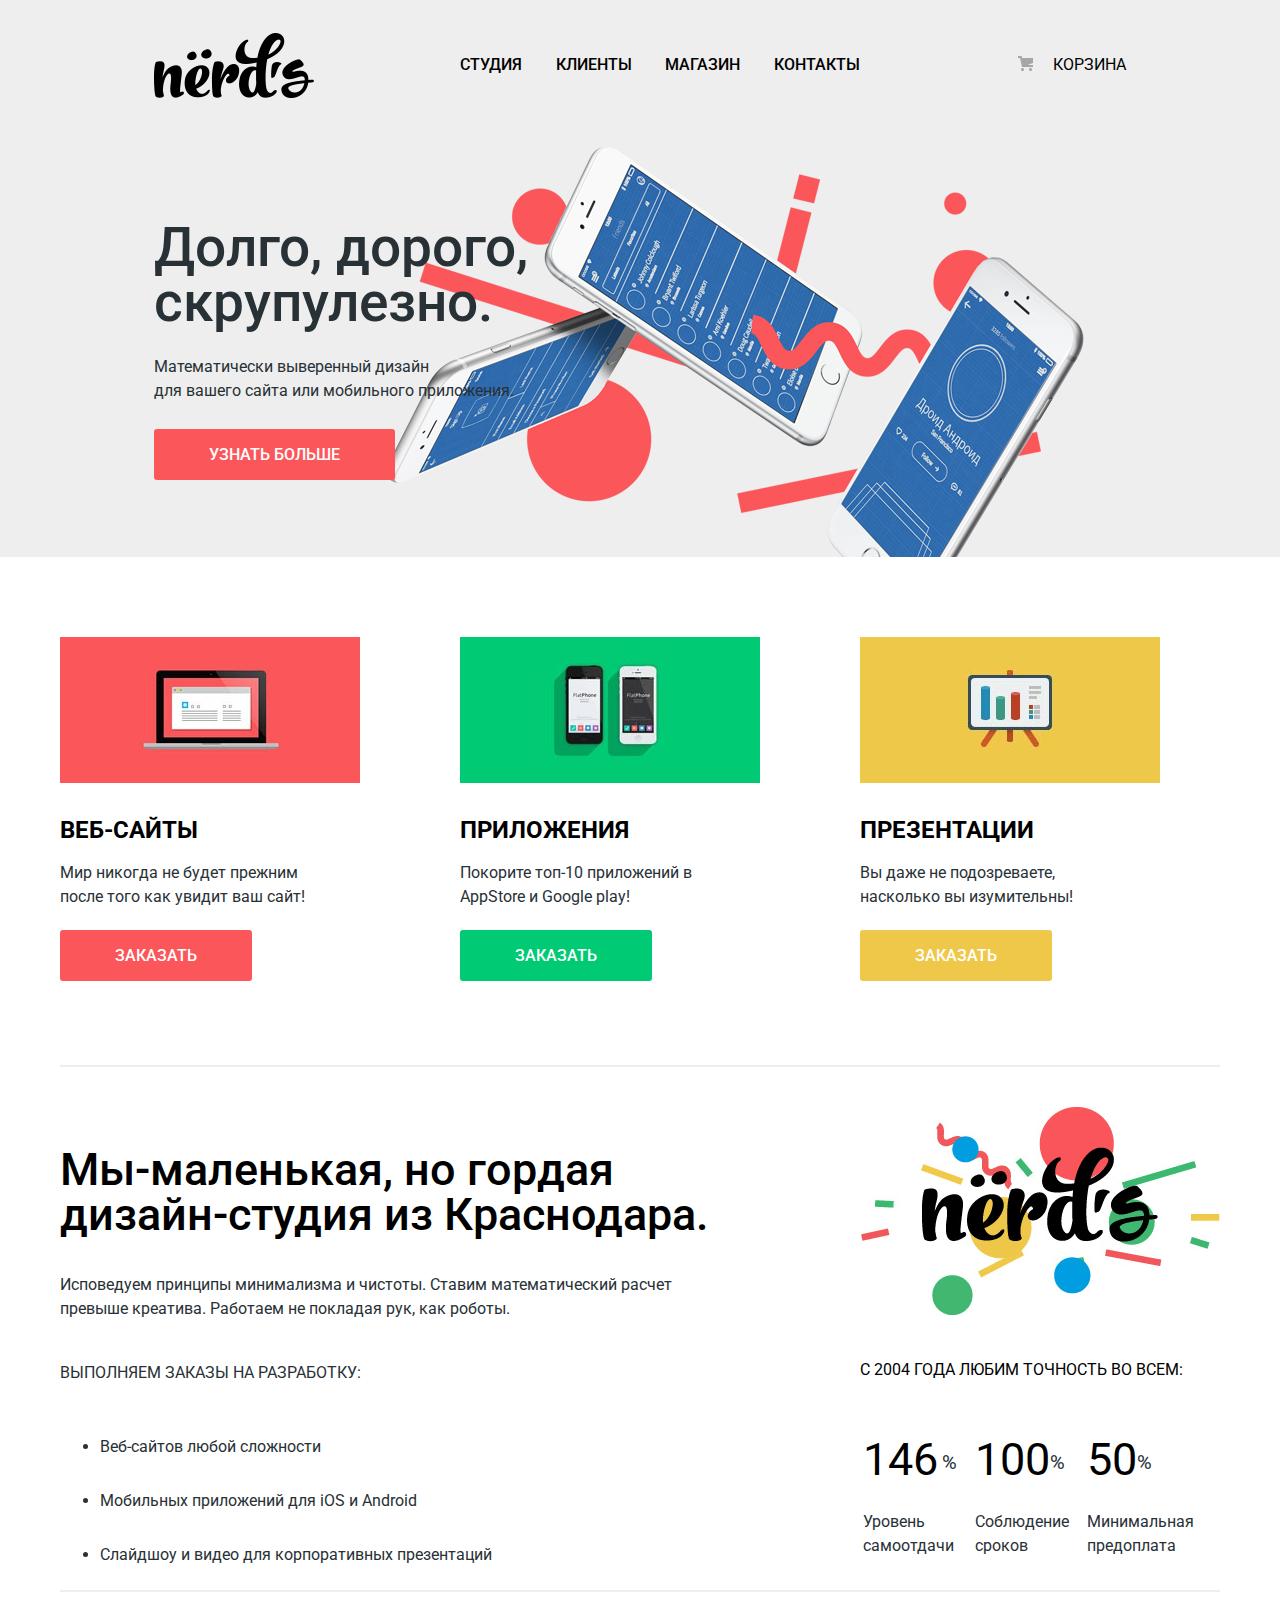
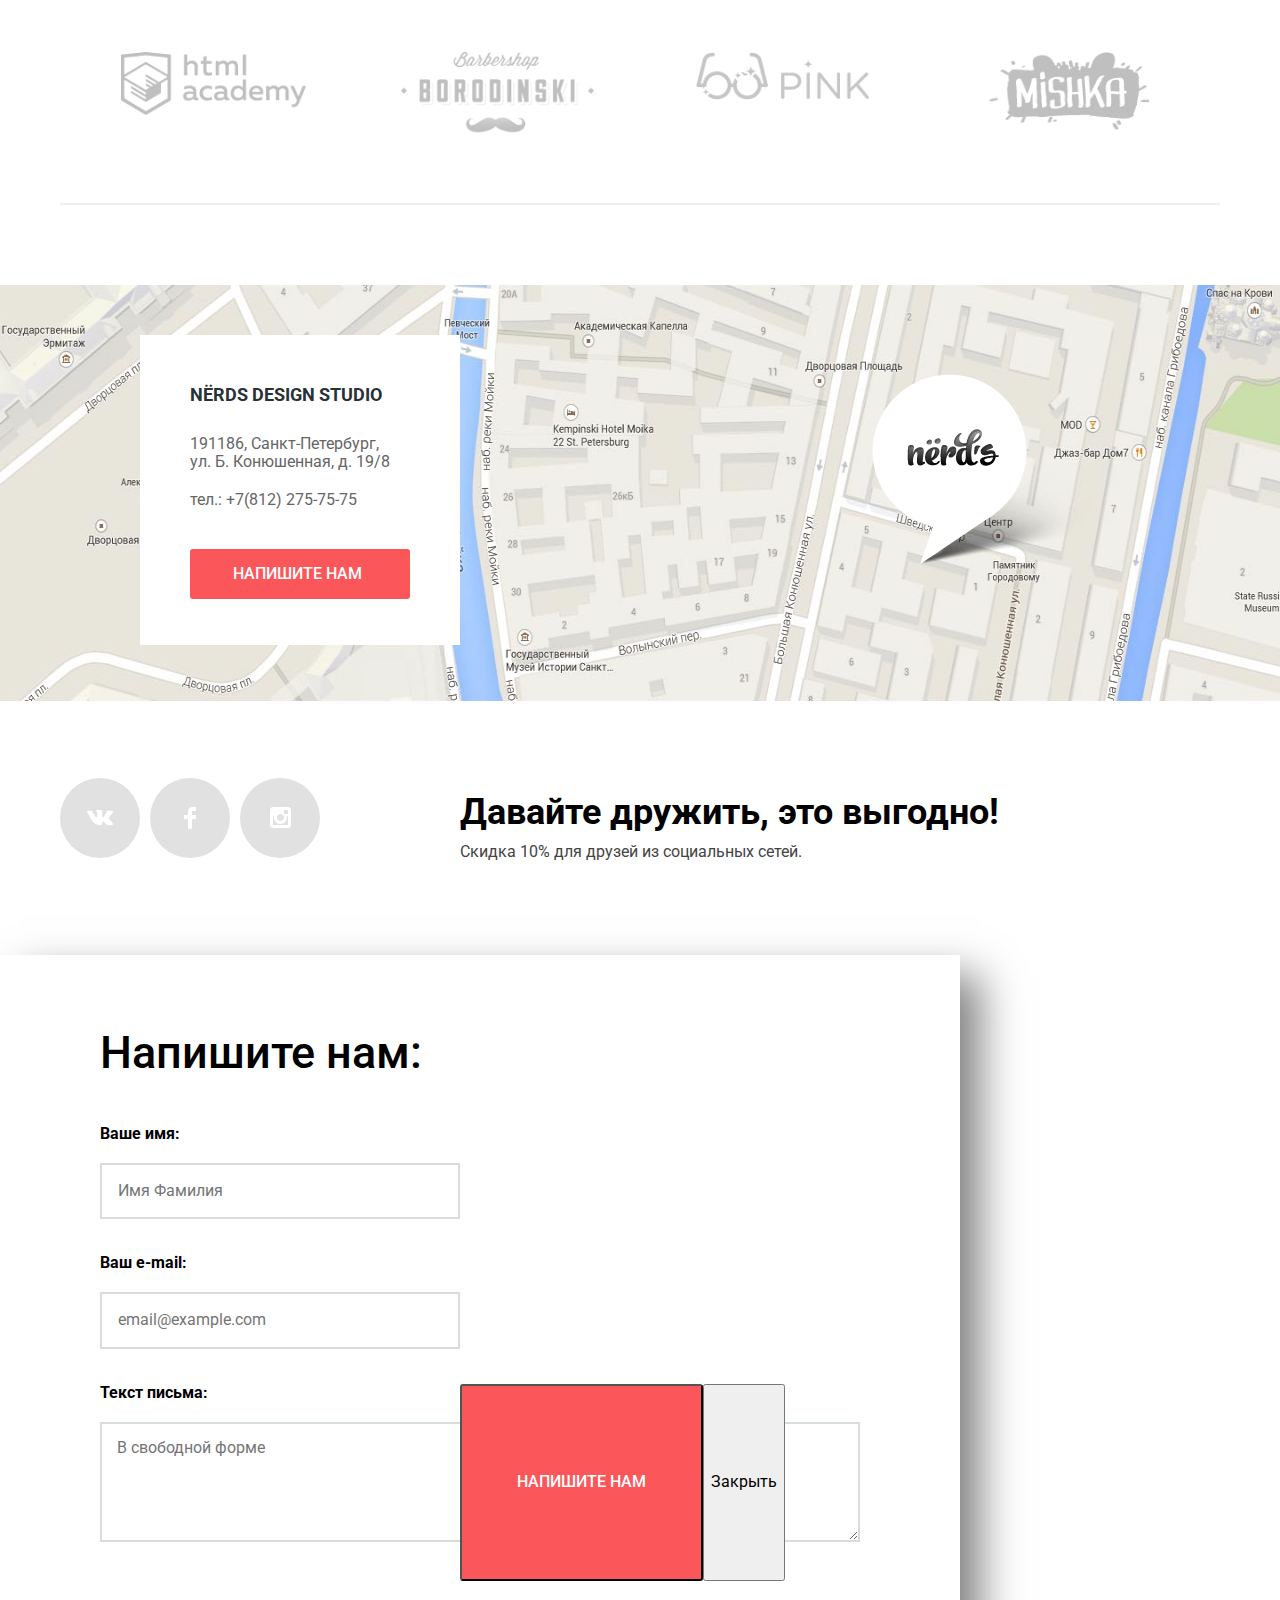
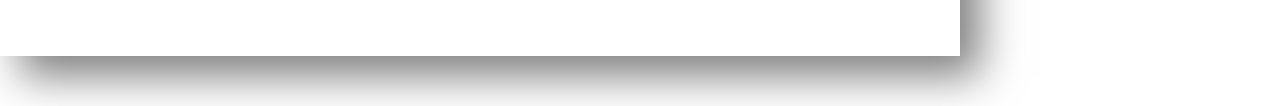
==== commit 84c89599: "7 задание" ====
--- a/index.html
+++ b/index.html
@@ -8,40 +8,64 @@
     <link href="css/style.css" rel="stylesheet">
   </head>
   <body>
-    <div class="container">
-      <header class="main-header">
-        <nav class="main-header__main-navigation">
-          <img class="main-header__logo" src="img/nerds-logo.svg" alt="Логотип дизайн студии Нёрдс" width="160" height="65">
-          <ul class="main-header__site-navigation">
-            <li class="site-navigation__item">
-              <a class="site-navigation__a" href="#" tabindex="1">Студия</a>
-            </li>
-            <li class="site-navigation__item">
-              <a class="site-navigation__a" href="#" tabindex="1">Клиенты</a>
-            </li>
-            <li class="site-navigation__item">
-              <a class="site-navigation__a" href="catalog.html" tabindex="1">Магазин</a>
-            </li>
-            <li class="site-navigation__item">
-              <a class="site-navigation__a" href="#" tabindex="1">Контакты</a>
-            </li>
-          </ul>
-          <ul class="main-header__user-navigation">
-            <li class="user-navigation__item">
-              <a class="user-navigation__a" href="#" tabindex="0">Корзина</a>
-            </li>
-          </ul>
-        </nav>
-        <!-- Здесь будет слайдер, пока напишу первый слайд -->
-        <div class="slider">
-          <b>Долго, дорого, скрупулезно.</b>
-          <p class="slider__text">Математически выверенный дизайн для вашего сайта или мобильного приложения.</p>
-          <a class="slider__btn btn" href="#" tabindex="0">Узнать больше</a>
+    <h1 class="visually-hidden">Дизайн-студия "Нёрдс"</h1>
+
+    <header class="main-header">
+      <nav class="main-header__main-navigation">
+        <img class="main-header__logo" src="img/nerds-logo.svg" alt="Логотип дизайн-студии Нёрдс" width="160px" height="65px" tabindex="1">
+        <ul class="main-header__site-navigation">
+          <li class="site-navigation__item">
+            <a class="site-navigation__a" href="#" tabindex="1">Студия</a>
+          </li>
+          <li class="site-navigation__item">
+            <a class="site-navigation__a" href="#" tabindex="1">Клиенты</a>
+          </li>
+          <li class="site-navigation__item">
+            <a class="site-navigation__a" href="catalog.html" tabindex="1">Магазин</a>
+          </li>
+          <li class="site-navigation__item">
+            <a class="site-navigation__a" href="#" tabindex="1">Контакты</a>
+          </li>
+        </ul>
+        <ul class="main-header__user-navigation">
+          <li class="user-navigation__item">
+            <a class="user-navigation__a" href="#" tabindex="0">Корзина</a>
+          </li>
+        </ul>
+      </nav>
+      <!-- Здесь будет слайдер, пока напишу первый слайд -->
+      <section class="slider">
+        <h2 class="visually-hidden">Преимущества</h2>
+        <div class="slider-controls">
+          <label for="advantage-1">Первый</label>
+          <label for="advantage-2">Второй</label>
+          <label for="advantage-3">Третий</label>
         </div>
-      </header>
-
-      <main>
-        <h1 class="visually-hidden">Дизайн-студия "Нёрдс"</h1>
+        <ul class="slider-list">
+          <li class="slider-list__item" id="slide-1">
+            <h3>Долго, дорого,<br>
+              скрупулезно.</h3>
+            <p>Математически выверенный дизайн<br>
+              для вашего сайта или мобильного приложения.</p>
+            <a class="slider-list__item-btn btn" href="#">Узнать больше</a>
+          </li>
+          <li class="slider-list__item" id="slide-2">
+            <h3>Любим математику как никто другой</h3>
+            <p>Никакого креатива, только математические формулы для расчета идеальных пропорций.</p>
+            <a class="slider-list__item-btn btn" href="#">Узнать больше</a>
+          </li>
+          <li class="slider-list__item" id="slide-3">
+            <h3>Только ночь,<br>
+              только хардкор</h3>
+            <p>Работать днем, как все? Мы против этого.<br>
+              Ближе к полуночи работа только начинается.</p>
+            <a class="slider-list__item-btn btn" href="#">Узнать больше</a>
+          </li>
+        </ul>
+      </section>
+    </header>
+    <main>
+      <div class="container">
         <section class="offers">
           <h2 class="visually-hidden">Наши предложения:</h2>
           <ul class="offers__list">
@@ -49,29 +73,29 @@
               <img class="offers__list-img1" src="img/img-web.jpg" alt="Веб-сайты" width="300" height="146">
               <h3>ВЕБ-САЙТЫ</h3>
               <p class="offers__list-text">Мир никогда не будет прежним после того как увидит ваш сайт!</p>
-              <a href="#" class="offers__list-btn-red btn">ЗАКАЗАТЬ</a>
+              <a class="offers__list-btn btn" href="#">ЗАКАЗАТЬ</a>
             </li>
             <li class="offers__list-item">
               <img class="offers__list-img2" src="img/img-app.jpg" alt="Приложения" width="300" height="146">
               <h3>ПРИЛОЖЕНИЯ</h3>
               <p class="offers__list-text">Покорите топ-10 приложений в AppStore и Google play!</p>
-              <a href="#" class="offers__list-btn-green btn">ЗАКАЗАТЬ</a>
+              <a href="#" class="offers__list-btn btn">ЗАКАЗАТЬ</a>
             </li>
             <li class="offers__list-item">
               <img class="offers__list-img3" src="img/img-present.jpg" alt="Презентации" width="300" height="146">
               <h3>ПРЕЗЕНТАЦИИ</h3>
-              <p class="offers__list-text">Вы даже не подозреваете насколько вы изумительны!</p>
-              <a href="#" class="offers__list-btn-yellow btn">ЗАКАЗАТЬ</a>
+              <p class="offers__list-text">Вы даже не подозреваете, насколько вы изумительны!</p>
+              <a href="#" class="offers__list-btn btn">ЗАКАЗАТЬ</a>
             </li>
           </ul>
         </section>
-        <hr>
+
         <section class="about-us">
           <h3 class="visually-hidden">О нас</h3>
           <div class="about-us__delimiter-1">
             <span class="about-us__title">Мы-маленькая, но гордая дизайн-студия из Краснодара.</span>
             <p class="about-us__p">Исповедуем принципы минимализма и чистоты. Ставим математический расчет превыше креатива. Работаем не покладая рук, как роботы.</p>
-            <span class="about-us__title-ul">ВЫПОЛНЯЕМ ЗАКАЗЫ НА РАЗРАБОТКУ:</span>
+            <span class="about-us__title-ul">Выполняем заказы на разработку:</span>
             <ul class="about-us__list">
               <li class="about-us__list-item">
                 <p class="about-us__list-item-text">Веб-сайтов любой сложности</p>
@@ -87,7 +111,7 @@
           </div>
           <div class="about-us__delimiter-2">
             <img class="about-us__img" src="img/nerds-illustration.png" alt="Логотип Нёрдс " width="360" height="208">
-            <p class="about-us__text">С 2004 ГОДА ЛЮБИМ ТОЧНОСТЬ ВО ВСЁМ:</p>
+            <p class="about-us__text">С 2004 года любим точность во всем:</p>
             <table class="indicators">
               <tr class="indicators__row-1">
                 <td class="indicators__data">
@@ -106,89 +130,109 @@
             </table>
           </div>
         </section>
-        <hr>
         <section class="clientage">
           <h3 class="visually-hidden">Наши клиенты</h3>
           <ul class="clientage__list">
             <li class="clientage__list-item">
-              <a href="https://htmlacademy.ru/intensive/htmlcss">
+              <a href="https://htmlacademy.ru/intensive/htmlcss" tabindex="0">
                 <img class="clientage__list-item-logo1" src="img/logo-HTML.png" alt="HTML Academy" width="199" height="68"></a>
             </li>
             <li class="clientage__list-item">
-              <a>
+              <a href="#" tabindex="0">
                 <img class="clientage__list-item-logo2" src="img/logo-Borodinski.png" alt="Barbershop Borodinski" width="209" height="90"></a>
             </li>
             <li class="clientage__list-item">
-              <a>
+              <a href="#" tabindex="0">
                 <img class="clientage__list-item-logo3" src="img/logo-PINK.png" alt="PINK" width="185" height="52"></a>
             </li>
             <li class="clientage__list-item">
-              <a>
+              <a href="#" tabindex="0">
                 <img class="clientage__list-item-logo4" src="img/logo-MiSHKA.png" alt="MiSHKA" width="173" height="84"></a>
             </li>
           </ul>
         </section>
-        <hr>
       </main>
-      <footer class="main-footer">
-        <img class="main-footer__map" src="img/map.jpg" alt="191186, Санкт-Петербург, ул. Б. Конюшенная, д. 19/8 тел.: +7(812) 275-75-75" width="1440" height="416">
+    </div>
+    <footer class="main-footer">
+      <img class="main-footer__map" src="img/map-min.jpg" alt="191186, Санкт-Петербург, ул. Б. Конюшенная, д. 19/8 тел.: +7(812) 275-75-75" width="1440px" height="416px">
+      <div class="container">
+        <div class="main-footer__map-marker"></div>
         <section class="main-footer__address">
           <h3 class="visually-hidden">Контактная информация</h3>
-          <span class="main-footer__address-title">NЁRDS DESIGN STUDIO</span>
+          <span class="main-footer__address-title">Nёrds design studio</span>
           <p class="main-footer__address-text">
             191186, Санкт-Петербург,<br>
             ул. Б. Конюшенная, д. 19/8<br>
             <span class="main-footer__address-phone">тел.: +7(812) 275-75-75</span>
           </p>
-          <a class="main-footer__address-btn btn">НАПИШИТЕ НАМ</a>
+          <a class="main-footer__address-btn btn" tabindex="0">Напишите нам</a>
         </section>
         <!-- ЕСТЬ ВОПРОСЫ================================================================================================================================================================================================================= -->
         <div class="main-footer__wrapper">
           <ul class="main-footer__social-list">
             <li class="social-list-item">
-              <a class="vk" href="https://www.vk.com">
-                <span class="visually-hidden">Мы в Вконтакте</span></a>
+              <a class="social-button vk" href="https://www.vk.com">
+                <span class="visually-hidden">Мы в Вконтакте</span>
+                <svg version="1.1" id="Layer_1" xmlns="http://www.w3.org/2000/svg" xmlns:xlink="http://www.w3.org/1999/xlink" x="0px" y="0px" width="26px" height="15px" viewbox="0 0 26 15" enable-background="new 0 0 26 15" xml:space="preserve">
+                  <path
+                    fill="#FFFFFF"
+                    d="M16.138,11.51c0.956-0.309,2.18,2.04,3.483,2.939c0.978,0.681,1.727,0.534,1.727,0.534l3.473-0.05
+                	c0,0,1.815-0.112,0.957-1.554c-0.071-0.12-0.503-1.069-2.585-3.022c-2.177-2.043-1.882-1.712,0.739-5.244
+                	c1.597-2.153,2.236-3.468,2.036-4.028c-0.192-0.539-1.365-0.399-1.365-0.399L20.69,0.713c-0.381,0.001-0.704,0.119-0.851,0.515
+                	c-0.003,0.004-0.621,1.666-1.445,3.079c-1.741,2.989-2.436,3.148-2.724,2.961c-0.661-0.433-0.494-1.737-0.494-2.664
+                	c0-2.897,0.432-4.105-0.846-4.417c-0.427-0.104-0.739-0.172-1.828-0.182c-1.392-0.021-2.574,0-3.244,0.329
+                	c-0.445,0.223-0.786,0.712-0.579,0.74c0.26,0.035,0.843,0.16,1.155,0.586c0.401,0.552,0.389,1.789,0.389,1.789
+                	s0.229,3.411-0.54,3.834c-0.528,0.29-1.25-0.302-2.803-3.016C6.087,2.879,5.488,1.345,5.488,1.345S5.372,1.06,5.162,0.904
+                	C4.912,0.719,4.562,0.66,4.562,0.66L0.848,0.684c0,0-0.558,0.016-0.763,0.262C-0.097,1.164,0.07,1.614,0.07,1.614
+                	s2.909,6.881,6.203,10.347c3.02,3.182,6.452,2.971,6.452,2.971h1.555c0,0,0.469-0.054,0.709-0.312
+                	c0.224-0.24,0.214-0.691,0.214-0.691S15.172,11.82,16.138,11.51z"/>
+                </svg>
+              </a>
             </li>
             <li class="social-list-item">
-              <a class="fb" href="https://www.facebook.com">
-                <span class="visually-hidden">Мы в Фейсбуке</a>
-              </li>
-              <li class="social-list-item">
-                <a class="inst" href="https://www.instagram.com">
-                  <span class="visually-hidden">Мы в Инстаграме</span></a>
-              </li>
-            </ul>
+              <a class="social-button fb" href="https://www.facebook.com">
+                <span class="visually-hidden">Мы в Фейсбуке</span>
+                <svg version="1.1" id="Layer_2" xmlns="http://www.w3.org/2000/svg" xmlns:xlink="http://www.w3.org/1999/xlink" x="0px" y="0px" width="12px" height="22px" viewbox="0 0 12 22" enable-background="new 0 0 12 22" xml:space="preserve">
+                  <path fill="#FFFFFF" d="M12,4V0H8C5.791,0,4,1.791,4,4v4H0v4h4v10h4V12h4V8H8V4H12z"/>
+                </svg>
+              </a>
+            </li>
+            <li class="social-list-item">
+              <a class="social-button inst" href="https://www.instagram.com">
+                <span class="visually-hidden">Мы в Инстаграме</span>
+                <svg enable-background="new 0 0 21 21" height="21" viewbox="0 0 21 21" width="21" xmlns="http://www.w3.org/2000/svg"><path
+                  d="m18 0h-15c-1.65 0-3 1.35-3 3v15c0 1.65 1.35 3 3 3h15c1.65 0 3-1.35 3-3v-15c0-1.65-1.35-3-3-3zm-7.5 7c1.93 0 3.5 1.57 3.5 3.5s-1.57 3.5-3.5 3.5-3.5-1.57-3.5-3.5 1.57-3.5 3.5-3.5zm7.5 11h-15v-9h1.181c-.114.482-.181.983-.181 1.5 0 3.59 2.91 6.5 6.5 6.5s6.5-2.91 6.5-6.5c0-.517-.066-1.018-.181-1.5h1.181zm0-11h-4v-4h4z"
+                  fill="#fff"/></svg>
+              </a>
+            </li>
+          </ul>
 
-            <p class="main-footer__text">
-              <span class="main-footer__tagline">Давайте дружить, это выгодно!</span><br>
-              <span class="main-footer__sale">Скидка 10% для друзей из социальных сетей.</span>
-            </p>
-          </div>
-        </footer>
-        <section class="modal">
-          <h3>Напишите нам:</h3>
-          <p>
-            <label for="name-field">
-              <p>Ваше имя:</p>
-            </label>
-            <input class="modal__input" name="name" id="name-field" placeholder="Имя Фамилия" autocomplete="on">
+          <p class="main-footer__text">
+            <span class="main-footer__tagline">Давайте дружить, это выгодно!</span><br>
+            <span class="main-footer__sale">Скидка 10% для друзей из социальных сетей.</span>
           </p>
-          <p>
-            <label for="email-field">
-              <p>Ваш e-mail:</p>
-            </label>
-            <input class="modal__input" type="email" name="email" id="email-field" placeholder="email@example.com" autocomplete="on">
-          </p>
-          <p>
-            <label for="text-field">
-              <p>Текст письма:</p>
-            </label>
-            <textarea id="text-field" placeholder="В свободной форме"></textarea>
-          </p>
-          <button class="modal__btn btn">Отправить</button>
-          <button class="modal__close" type="button">X</button>
-
-        </section>
-      </div>
-    </body>
-  </html>+        </div>
+      </footer>
+      <!--Модальное окно
+      ================================================================================================================================================================================================================================================================================================================================================================================================================-->
+      <section class="modal">
+        <h3 class="visually-hidden">Модальное окно обратной связи</h3>
+        <span class="modal__title">Напишите нам:</span>
+        <p class="modal__wrapper">
+          <label for="name-field">Ваше имя:</label>
+          <input class="modal__input" name="name" id="name-field" placeholder="Имя Фамилия" autocomplete="on">
+        </p>
+        <p class="modal__wrapper">
+          <label for="email-field">Ваш e-mail:</label>
+          <input class="modal__input" type="email" name="email" id="email-field" placeholder="email@example.com" autocomplete="on">
+        </p>
+        <p class="modal__wrapper">
+          <label for="text-field">Текст письма:</label>
+          <textarea id="text-field" placeholder="В свободной форме"></textarea>
+        </p>
+        <button class="modal__btn btn">Напишите нам</button>
+        <button class="modal__close" type="button">Закрыть</button>
+      </section>
+    </div>
+  </body>
+</html>--- a/css/style.css
+++ b/css/style.css
@@ -1,26 +1,22 @@
 html {
   -webkit-box-sizing: border-box;
-          box-sizing: border-box;
-}
-
-*,
-*::before,
-*::after {
+  box-sizing: border-box;
+}
+
+*, *::before, *::after {
   -webkit-box-sizing: inherit;
-          box-sizing: inherit;
+  box-sizing: inherit;
 }
 
 body {
   min-width: 1200px;
   margin: 0;
   padding: 0;
-
   font-family: 'Roboto', Tahoma, sans-serif;
   font-size: 16px;
   line-height: 24px;
   font-weight: 400;
   color: #283136;
-
   background-color: #ffffff;
 }
 
@@ -28,39 +24,55 @@
   text-decoration: none;
 }
 
+img {
+  max-width: 100%;
+  height: auto;
+}
+
 .visually-hidden:not(:focus):not(:active) {
   position: absolute;
-
   width: 1px;
   height: 1px;
   margin: -1px;
   border: 0;
   padding: 0;
-
   white-space: nowrap;
-
   clip-path: inset(100%);
   clip: rect(0 0 0 0);
   overflow: hidden;
 }
+
 /*container============================================================================================================================================================================================================================================================================================================================================================================================*/
 
 .container {
   width: 1200px;
+  margin: 0 auto;
   padding: 0 20px;
 }
 
-
-
 /*HEADER===========================================================================================================================================================================================================================================================================================================================*/
+.main-header__background {
+  width: 100%;
+  height:545px;
+
+  background-color: #eeeeee;
+}
+
 .main-header {
-  min-height: 545px;
+  width: 100%;
+  padding: 0 12%;
+  min-height: 495px;
+  margin-bottom: 80px;
+  background-color: #eeeeee;
 }
 
 .main-header__main-navigation {
   display: flex;
   justify-content: space-between;
   align-items: center;
+  min-height: 130px;
+
+  background-color: transparent;
 }
 
 .main-header__logo {
@@ -68,13 +80,24 @@
   height: 65px;
 }
 
+.inner-page .main-header__logo {
+  margin-top: 5px;
+}
+
+.main-header__logo:hover {
+  opacity: 0.8;
+}
+
+.main-header__logo:active {
+  opacity: 0.3;
+}
+
 .main-header__site-navigation {
   display: flex;
   justify-content: space-between;
   align-items: center;
   width: 440px;
   margin: 0;
-  padding: 0;
 
   line-height: 30px;
   font-weight: 500;
@@ -90,8 +113,24 @@
   padding: 0;
 }
 
-.main-header__site-navigation,
-.main-header__user-navigation {
+.user-navigation__a {
+  position: relative;
+  padding-left: 50px;
+}
+
+.user-navigation__a::before {
+  content: "";
+  position: absolute;
+  min-width: 15px;
+  min-height: 15px;
+  top: 1px;
+  left: 15px;
+  background-image: url("../img/cart-icon.svg");
+  background-image: url("../img/cart-icon.png");
+  background-repeat: no-repeat, no-repeat;
+}
+
+.main-header__site-navigation, .main-header__user-navigation {
   list-style: none;
 }
 
@@ -101,28 +140,145 @@
   text-transform: uppercase;
 }
 
-.main-header__site-navigation a,
-.main-header__user-navigation a {
-  color: #000000;
-}
-
-.main-header__site-navigation a:hover,
-.main-header__site-navigation a:focus,
-.main-header__user-navigation a:hover,
-.main-header__user-navigation a:focus {
+.main-header__site-navigation a, .main-header__user-navigation a {
+  color: #000000;
+}
+
+.main-header__site-navigation a:hover, .main-header__site-navigation a:focus, .main-header__user-navigation a:hover, .main-header__user-navigation a:focus {
   color: #fb565a;
 }
-.main-header__site-navigation a:active,
-.main-header__user-navigation a:active {
+
+.main-header__site-navigation a:active, .main-header__user-navigation a:active {
   color: #bebebe;
 }
+
+/*SLIDER====================================================================================================================================================================================================================================================================================================================*/
+.slider {
+  position: relative;
+  background-color: #eeeeee;
+  width: 100%;
+}
+
+.slider-controls {
+  position: absolute;
+  left: 50%;
+  bottom: 104px;
+  z-index: 1000;
+
+  width: 160px;
+  height: 18px;
+
+  font-size: 0;
+}
+
+.slider-controls label {
+  position: relative;
+
+  display: inline-block;
+  width: 18px;
+  height: 18px;
+  padding: 8px;
+
+  border-radius: 50%;
+  cursor: pointer;
+}
+
+.slider-controls i::after {
+  content: "";
+  position: absolute;
+  top: 8px;
+  left: 8px;
+  z-index: 1;
+
+  width: 8px;
+  height: 8px;
+
+  background: #ffffff;
+
+  border-radius: 50%;
+}
+
+.slider-controls .active::before {
+  content: "";
+  position: absolute;
+  left: 50%;
+  top: 50%;
+  z-index: 2;
+  width: 4px;
+  height: 4px;
+  background-color: inherit;
+  border: 2px solid #c1c1c1;
+  border-radius: 50%;
+}
+
+.slider-list {
+  margin: 0;
+  padding: 0;
+
+  list-style: none;
+}
+
+.slider-list__item {
+  display: none;
+  padding: 90px 0;
+}
+
+.slider-list__item:nth-child(2) {
+  padding: 94px 0;
+}
+
+.slider-list__item:nth-child(3) {
+  padding: 84px 0;
+}
+
+.slider-list__item:nth-child(1) {
+  display: block;
+}
+.slider-list__item:nth-child(1) {
+  background-image: url("../img/slide1.png");
+  background-repeat: no-repeat;
+  background-position: 93%, 18px;
+}
+.slider-list__item:nth-child(2) {
+  background-image: url("../img/slide2.png");
+  background-repeat: no-repeat;
+  background-position: 100%, 0;
+}
+
+.slider-list__item:nth-child(3) {
+  background-image: url("../img/slide3.png");
+  background-repeat: no-repeat;
+  background-position: 100%, 20px;
+}
+
+.slider-list__item h3 {
+  max-width: 600px;
+  margin: 0;
+  margin-bottom: 25px;
+  font-size: 55px;
+  line-height: 55px;
+  font-weight: 500;
+}
+
+.slider-list__item p {
+  max-width: 430px;
+  margin: 0;
+  margin-bottom: 40px;
+}
 /* FOR BUTTON================================================================================================================================================================================================================================================*/
+
 .btn {
+  padding: 16px 55px;
+
   line-height: 18px;
   font-weight: 500;
   color: #ffffff;
+  text-transform: uppercase;
 
   background-color: #fb565a;
+  border-radius: 3px;
+
+  cursor: pointer;
 }
 
 .btn:hover {
@@ -131,38 +287,49 @@
 
 .btn:active {
   background-color: #d7373b;
+  box-shadow: 0 3px rgba(0, 0, 0, 0.1) inset;
   color: #e37376;
 }
 
-.offers__list-btn-green {
+.slider-list__item-btn {
+  min-width: 240px;
+}
+
+.offers__list-btn {
+  min-width: 160px;
+}
+
+.offers__list-item:nth-child(2) a {
   background-color: #00ca74;
 }
 
-.offers__list-btn-green:hover {
+.offers__list-item:nth-child(2) a:hover {
   background-color: #00bc6c;
 }
 
-.offers__list-btn-green:active {
+.offers__list-item:nth-child(2) a:active {
   background-color: #00aa62;
   color: #37bc83;
 }
 
-.offers__list-btn-yellow {
+.offers__list-item:nth-child(3) a {
   background-color: #efc84a;
 }
 
-.offers__list-btn-yellow:hover {
+.offers__list-item:nth-child(3) a:hover {
   background-color: #eab534;
 }
 
-.offers__list-btn-yellow:active {
+.offers__list-item:nth-child(3) a:active {
   background-color: #e5a722;
   color: #ebba52;
 }
 
 .filters__btn {
   color: #000000;
+
   background-color: #eeeeee;
+  border: none;
 }
 
 .filters__btn:hover {
@@ -171,22 +338,28 @@
 }
 
 .filters__btn:active {
-  color: #959595;
   background-color: #d5d5d5;
-}
-
-
-
- /*MAIN MAIN MAIN=====================================================================================================================================================================================================================================================================================================================================*/
+  color: rgba(0, 0, 0, 0.3);
+  box-shadow: inset 3 3 0 0 #000101;
+}
+
+/*MAIN MAIN MAIN=====================================================================================================================================================================================================================================================================================================================================*/
+
+.offers {
+  min-height: 430px;
+
+  border-bottom: 2px solid #eeeeee;
+}
 
 /*DELIMiTER-1================================================================================================================================================*/
+
 .offers__list {
   display: flex;
   justify-content: space-between;
   margin: 0;
   padding: 0;
   width: 1100px;
-
+  min-height: 350px;
   list-style: none;
 }
 
@@ -194,16 +367,29 @@
   width: 300px;
 }
 
+.offers__list-item img {
+  margin-bottom: 25px;
+}
+
 .offers__list h3 {
+  margin: 0 auto;
   font-size: 24px;
   line-height: 30px;
   font-weight: 700;
   color: #000000;
 }
 
+.offers__list-item p {
+  width: 255px;
+  margin-bottom: 35px;
+}
+
 .about-us {
   display: flex;
   justify-content: space-between;
+  min-height: 525px;
+
+  border-bottom: 2px solid #eeeeee;
 }
 
 .about-us__delimiter-1 {
@@ -216,8 +402,8 @@
 
 .about-us__title {
   display: inline-block;
-  margin-bottom: 19px;
-  padding-top: 50px;
+  margin-top: 80px;
+  margin-bottom: 20px;
 
   font-size: 45px;
   line-height: 45px;
@@ -236,6 +422,8 @@
 .about-us__title-ul {
   display: inline-block;
   margin-bottom: 20px;
+
+  text-transform: uppercase;
 }
 
 .about-us__text {
@@ -245,18 +433,22 @@
   color: #000000;
   text-transform: uppercase;
 }
+
 /*DELIMiTER-2=================================================================================================================================================*/
 
 .about-us__img {
   margin-bottom: 20px;
+  margin-top: 40px;
 }
 
 /*TABLE===========================================================================================================================================================================================================================================================================================================================*/
+
 .indicators__numeric {
   font-size: 45px;
   line-height: 10px;
   color: #000000;
 }
+
 .indicators__percent {
   font-size: 20px;
   line-height: 10px;
@@ -268,12 +460,19 @@
 }
 
 /*КЛИЕНТУРА==================================================================================================================================================================================================================================================================================================================================*/
+.clientage {
+  min-height: 182px;
+  margin-bottom: 80px;
+
+  border-bottom: 2px solid #eeeeee;
+}
+
 
 .clientage__list {
   display: flex;
   justify-content: flex-start;
   margin: 0;
-  padding: 60px 0;
+  padding: 60px 30px;
 
   list-style: none;
 }
@@ -309,6 +508,13 @@
   opacity: 1;
 }
 
+.clientage__list-item-logo1:focus,
+.clientage__list-item-logo2:focus,
+.clientage__list-item-logo3:focus,
+.clientage__list-item-logo4:focus {
+  opacity: 1;
+}
+
 .clientage__list-item-logo1:active,
 .clientage__list-item-logo2:active,
 .clientage__list-item-logo3:active,
@@ -316,14 +522,44 @@
   opacity: 0.25;
 }
 
-/*FOOTER===================================================================================================================================================================================================================================================================================================================================================================================================================*/
+/*FOOTER==================================================================================================================================================================================================================================================================================================================================================================================================================*/
+
+.main-footer {
+  position: relative;
+}
+
+.main-footer__map {
+  width: 100%;
+  height: 416px;
+  margin-bottom: 70px;
+}
+
+.main-footer__map-marker {
+  position: absolute;
+  top: 89px;
+  left: 872px;
+
+  width: 231px;
+  height: 190px;
+
+  background-image: url("../img/map-marker.png");
+  background-repeat: no-repeat;
+}
 
 .main-footer__address {
+  position: absolute;
+  top: 50px;
+  left: 0;
+
   display: flex;
   flex-direction: column;
   width: 320px;
   min-height: 310px;
-  padding: 50px 50px;
+  padding: 45px 50px;
+  margin-left: 140px;
+
+
+  background-color: #ffffff;
 }
 
 .main-footer__address-title {
@@ -333,9 +569,12 @@
   font-size: 18px;
   line-height: 30px;
   font-weight: 700;
+  text-transform: uppercase;
 }
 
 .main-footer__address-text {
+  margin: 0;
+  padding: 0;
   line-height: 18px;
   color: #666666;
 }
@@ -345,57 +584,55 @@
   margin-top: 20px;
   margin-bottom: 40px;
 }
-/*ПОЧЕМУ-ТО НЕ РАБОТАЕТ СВОЙСТВО JUSTIFY-CONTENT: SPACE-BETWEEN*/
+
+.main-footer__address-btn {
+  padding: 16px 43px;
+  min-width: 220px;
+
+  text-transform: uppercase;
+}
+
 .main-footer__social-list {
   display: flex;
+  justify-content: space-between;
   width: 260px;
   padding: 0;
   margin: 0;
   margin-right: 140px;
   min-height: 80px;
-
   list-style: none;
 }
 
-.social-list-item {
+
+.social-button {
+  display: flex;
+  flex-wrap: wrap;
+  justify-content: center;
+  align-items: center;
   width: 80px;
-
-  background-color: #e1e1e1;
-}
-/*КОНЕЦ ПРОБЛЕМЫ*/
-
-.social-list-item:nth-child(1) {
-  margin-right: 10px;
-}
-
-.social-list-item:nth-child(2) {
-  margin-right: 10px;
-}
-
-.social-list-item:hover {
+  height: 80px;
+
+  border-radius: 50%;
+  background-color: #e1e1e1 ;
+}
+
+
+.social-button:last-child {
+  margin-right: 0;
+}
+
+.social-button:hover,
+.socail-button:focus {
   background-color: #e74246;
 }
 
-.social-list-item:active {
+.social-button:active {
   background-color: #d7373b;
 }
 
-.vk,
-.fb,
-.inst {
-  opacity: 0,25;
-}
-
-.vk:hover,
-.fb:hover,
-.inst:hover {
-  opacity: 1;
-}
-
-.vk:active,
-.fb:active,
-.inst:active {
-  opacity: 0,2;
+
+.social-button:active path {
+  fill: #e37376;
 }
 
 .main-footer__wrapper {
@@ -406,7 +643,6 @@
 .main-footer__tagline {
   display: inline-block;
   margin-bottom: 10px;
-
   font-size: 36px;
   line-height: 36px;
   font-weight: 700;
@@ -419,41 +655,77 @@
 }
 
 /*MODAL ============================================================================================================================================================================================================================================================================================================================================================================================================*/
+
 .modal {
+  display: flex;
+  flex-wrap: wrap;
+
   width: 960px;
-}
-
-.modal h3 {
+  min-height: 590px;
+  padding: 75px 100px;
+  /* Временно ======================================================================================================================================================================== */
+  margin-bottom: 50px;
+  /*=======================================================================================================================================================================================================================================*/
+  box-shadow: 20px 20px 40px 0 rgba(0, 1, 1, 0.5);
+}
+
+.modal__title {
+  display: block;
+  width: 100%;
+  margin-bottom: 50px;
+
   font-size: 45px;
   line-height: 45px;
-  font-weight: 500px;
+  font-weight: 500;
   color: #000000;
 }
 
 .modal p {
+  width: 360px;
+
   line-height: 18px;
   font-weight: 700;
   color: #000000;
 }
 
-.modal__input{
+.modal p:nth-child(4) {
+  width: 100%;
+}
+
+.modal__input {
   width: 360px;
   min-height: 50px;
-}
+  padding: 17px 16px;
+}
+
 .modal textarea {
   width: 760px;
   min-height: 120px;
-}
+  padding: 15px;
+}
+
+.modal__wrapper {
+  width: 360px;
+  margin: 0;
+  margin-bottom: 35px;
+}
+
+.modal__wrapper label {
+  display: block;
+  margin-bottom: 20px;
+}
+
 
 .modal__input,
 .modal textarea {
   border: 2px solid #d7dcde;
 }
 
-.modal__input:hover
+.modal__input:hover,
 .modal textarea:hover {
   border: 2px solid #b4b9bb;
 }
+
 .modal__input:focus,
 .modal textarea:focus {
   border: 2px solid #000000;
@@ -468,25 +740,42 @@
   border: 2px solid #e74246;
 }
 
-
-
-
-
-
-
-
-
-
-
-
-
 /*INNER PAGE================================================================================================================================================================================================================================================================================================================================================================================================================================================================================================================================================================================*/
+
 .inner-page .main-header {
   min-height: 360px;
 }
 
-.inner-page__wrapper {
-  display: flex;
+.inner-page h1 {
+  display: block;
+  width: 750px;
+  margin-left: 220px;
+  padding-bottom: 115px;
+
+  font-size: 55px;
+  line-height: 55px;
+  font-weight: 700;
+}
+
+.inner-page__main-wrapper {
+  display: flex;
+}
+
+.inner-page .site-navigation__a {
+  position: relative;
+  padding-bottom: 15px;
+}
+
+.inner-page .actual::after {
+  content: "";
+  position: absolute;
+  top: 27px;
+  left: 0;
+
+  width: 100%;
+  height: 2px;
+
+  background-color: #fb565a;
 }
 
 .filters {
@@ -494,16 +783,107 @@
   margin-right: 140px;
 }
 
+.filters__range-filter {
+  width: 260px;
+  margin-top: 50px;
+}
+
+.range-controls {
+  position: relative;
+  height: 80px;
+  margin-bottom: 15px;
+  padding-top: 39px;
+  padding-left: 20px;
+  padding-right: 20px;
+
+  background-color: #eeeeee;
+
+  border-radius: 5px;
+}
+
+.range-controls .scale {
+  height: 2px;
+
+  background-color: #d7dcde;
+}
+
+.range-controls .bar {
+  width: 70%;
+  height: 2px;
+
+  background: #00ca74;
+}
+
+.range-controls .toggle {
+  position: absolute;
+  top: 31px;
+  left: 0;
+
+  width: 4px;
+  height: 4px;
+  padding: 0;
+
+  background-color: #ababab ;
+  border: 8px solid #ffffff;
+  box-shadow: 0 2px 1px 0 #cfcfcf;
+  border-radius: 50%;
+
+  box-sizing: content-box;
+  cursor: pointer;
+}
+
+.range-controls .toggle-min {
+  left: 18px;
+}
+
+.range-controls .toggle-max {
+  left: 160px;
+}
+
+.price-controls {
+  font-size: 0;
+}
+
+.price-controls label {
+  display: inline-block;
+  min-width: 50%;
+
+  font-size: 16px;
+  text-transform: uppercase;
+}
+
+.price-controls input {
+  width: 80px;
+  padding: 8px 15px;
+  margin-left: 10px;
+
+  font-family: Roboto, Arial, sans-serif;
+  font-size: 16px;
+  text-align: center;
+  color: #283136;
+
+  border: none;
+  border-radius: 5px;
+  background-color: #eeeeee;
+}
+
+.price-controls .max-price {
+  text-align: right;
+}
+
+.filters input[type="checkbox"],
+.filters input[type="radio"] {
+  padding-left: 35px;
+}
 
 .filters__price,
 .filters__net,
 .filters__especially {
-
-
   font-size: 18px;
   line-height: 30px;
   font-weight: 700;
   color: #000000;
+  text-transform: uppercase;
 }
 
 .filters__net-list,
@@ -511,6 +891,10 @@
   margin: 0;
   padding: 0;
   list-style: none;
+}
+
+.filters__especially-list {
+  margin-bottom: 50px;
 }
 
 .filters label {
@@ -524,13 +908,17 @@
   text-transform: uppercase;
 }
 
-
 .sorting-wrapper {
   display: flex;
   align-items: baseline;
   width: 760px;
-  min-height: 75px;
-  margin-bottom: 100px;
+  margin-bottom: 62px;
+
+  text-transform: uppercase;
+}
+
+.sorting-wrapper p {
+  margin: 0;
 }
 
 .sorting {
@@ -543,6 +931,8 @@
 .by-price,
 .by-type,
 .by-name {
+  opacity: 0.3;
+
   font-size: 14px;
   line-height: 18px;
   color: #000000;
@@ -552,21 +942,85 @@
 .by-name {
   opacity: 0.25;
 }
+
+.by-price:hover,
+.by-price:focus,
+.by-type:hover,
+.by-type:focus,
+.by-name:hover,
+.by-name:focus {
+  opacity: 0.6;
+}
+
+.by-price:active,
+.by-type:active,
+.by-name:active {
+  opacity: 1;
+}
+
 .by-price {
-  margin-left: 275px;
+  margin-left: 270px;
   margin-right: 25px;
 }
 
 .by-type {
   margin-right: 25px;
 }
+
 .by-name {
+  position: relative;
   margin-right: 45px;
 }
 
-.products{
+.sorting-wrapper .current {
+  opacity: 1;
+}
+
+.descendingly,
+.ascendingly {
+  display: block;
+  width: 11px;
+  height: 10px;
+}
+
+.descendingly {
+  margin-right: 12px;
+}
+
+.descendingly svg {
+  padding-bottom: 11px;
+
+  transform: rotate(180deg);
+}
+
+.descendingly svg,
+.ascendingly svg {
+  opacity: 0.2;
+}
+
+.current svg {
+  opacity: 1;
+}
+
+.descendingly svg:hover,
+.descendingly svg:focus,
+.ascendingly svg:hover,
+.descendingly svg:focus {
+  opacity: 0.6;
+}
+
+.descendingly svg:active,
+.ascendingly svg:active {
+  opacity: 1;
+}
+
+
+
+
+.products {
   display: flex;
   flex-direction: column;
+  margin-bottom: 60px;
 }
 
 .products__list {
@@ -575,43 +1029,104 @@
   margin: 0;
   padding: 0;
   width: 760px;
-
   list-style: none;
 }
 
-
 .products__list-item {
+  position: relative;
+
   width: 360px;
   margin-right: 40px;
   margin-bottom: 75px;
+  padding-top: 40px;
+}
+
+.products__list-item a::before {
+  content: url(../img/browser-icon.png);
+  position: absolute;
+  top:0;
+  left: 0;
+
+  width: 360px;
+  height: 40px;
 }
 
 .products__list-item:nth-child(2n) {
   margin-right: 0;
 }
-
-.products__list-item:nth-child(5),
-.products__list-item:nth-child(6) {
+/*PAGGINATION================================================================================================================================================================================================================================*/
+
+.paggination-list {
+  display: flex;
+  flex-wrap: wrap;
+
+  margin: 0;
+  padding: 0;
+  margin-left: 400px;
   margin-bottom: 60px;
-}
-
-
-.paggination-list {
-  margin: 0;
-  padding: 0;
 
   list-style: none;
+
+}
+
+
+.paggination-list__item a {
+  display: block;
+  padding: 14px 21px;
+
 }
 
 .paggination-list__item {
-  color: #000000;
+  margin-right: 12px;
+}
+
+.paggination-list__item:last-child {
+  margin-right: 0;
+}
+
+.paggination-list__item-number {
   background-color: #eeeeee;
-}
-.paggination-list__item:hover {
-  color: #000000;
+
+  line-height: 18px;
+  color: #000000;
+}
+
+.paggination-list__item-number:hover,
+.paggination-list__item-number:focus {
   background-color: #dfdfdf;
-}
-.paggination-list__item:active {
+  color: #000000;
+}
+
+.paggination-list__item-number:active {
+  background-color: #d5d5d5;
   color: #b0b0b0;
+}
+
+.paggination-list__item-nextpage {
+  width: 260px;
+  text-align: center;
+
+  background-color: #eeeeee;
+
+  line-height: 18px;
+  text-transform: uppercase;
+  color: #000000;
+}
+
+.paggination-list__item-nextpage:hover,
+.paggination-list__item-nextpage:focus {
+  background-color: #dfdfdf;
+  color: #000000;
+}
+
+.paggination-list__item-nextpage:active {
   background-color: #d5d5d5;
-}
+  color: #b0b0b0;
+}
+
+.paggination-list__item .current {
+  padding: 12px 19px;
+  background-color: #ffffff;
+  border: 3px solid #dbdbdb;
+
+}
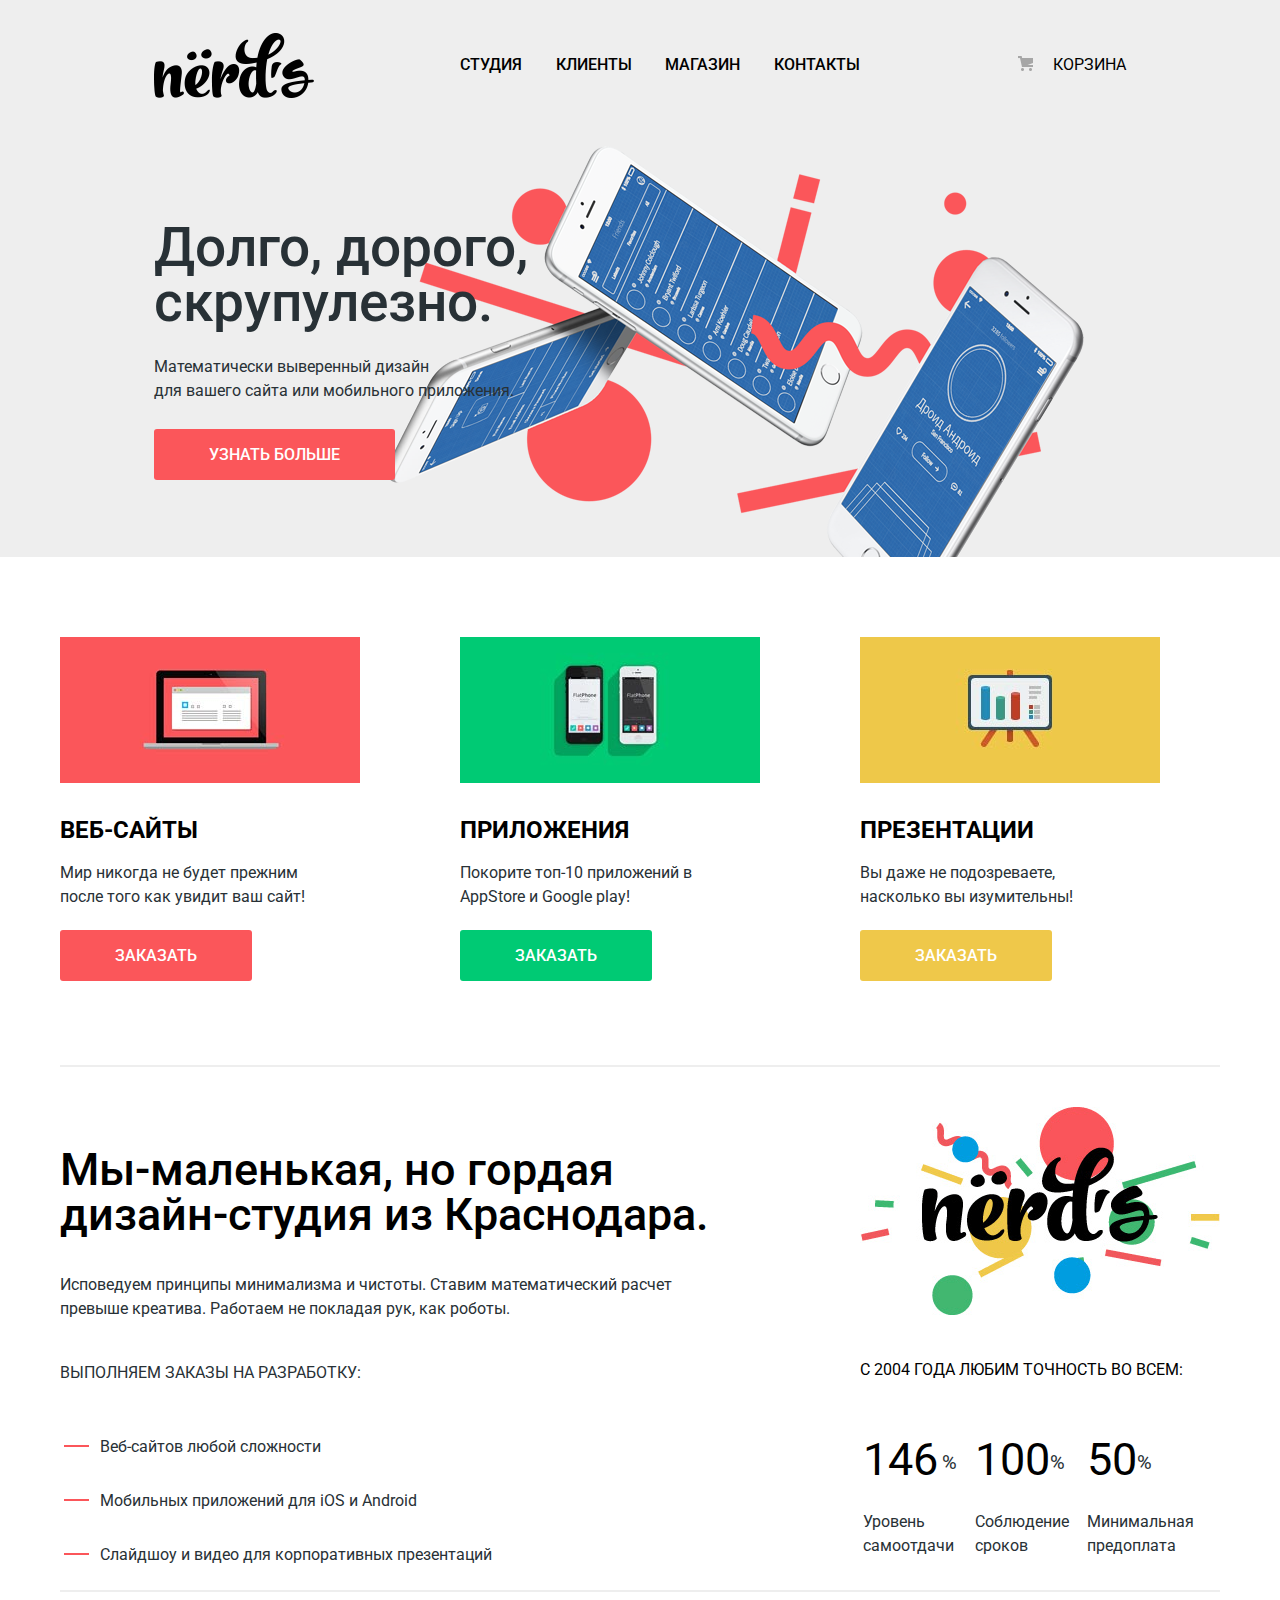
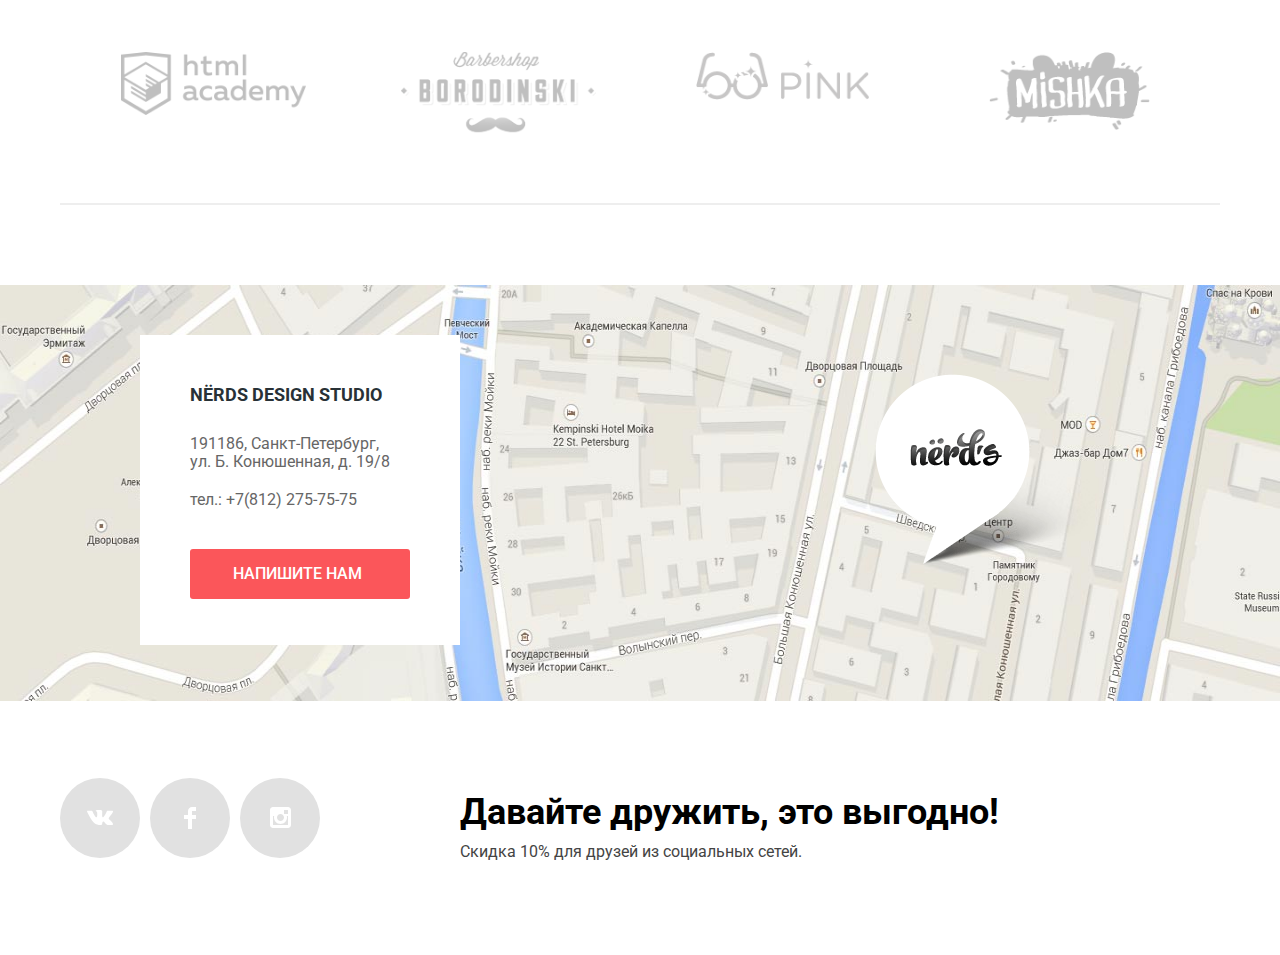
==== commit 8c2415da: "8 задание" ====
--- a/index.html
+++ b/index.html
@@ -12,7 +12,7 @@
 
     <header class="main-header">
       <nav class="main-header__main-navigation">
-        <img class="main-header__logo" src="img/nerds-logo.svg" alt="Логотип дизайн-студии Нёрдс" width="160px" height="65px" tabindex="1">
+        <img class="main-header__logo" src="img/nerds-logo.png" alt="Логотип дизайн-студии Нёрдс" width="160px" height="65px" tabindex="1">
         <ul class="main-header__site-navigation">
           <li class="site-navigation__item">
             <a class="site-navigation__a" href="#" tabindex="1">Студия</a>
@@ -215,24 +215,42 @@
       </footer>
       <!--Модальное окно
       ================================================================================================================================================================================================================================================================================================================================================================================================================-->
-      <section class="modal">
-        <h3 class="visually-hidden">Модальное окно обратной связи</h3>
-        <span class="modal__title">Напишите нам:</span>
-        <p class="modal__wrapper">
-          <label for="name-field">Ваше имя:</label>
-          <input class="modal__input" name="name" id="name-field" placeholder="Имя Фамилия" autocomplete="on">
-        </p>
-        <p class="modal__wrapper">
-          <label for="email-field">Ваш e-mail:</label>
-          <input class="modal__input" type="email" name="email" id="email-field" placeholder="email@example.com" autocomplete="on">
-        </p>
-        <p class="modal__wrapper">
-          <label for="text-field">Текст письма:</label>
-          <textarea id="text-field" placeholder="В свободной форме"></textarea>
-        </p>
-        <button class="modal__btn btn">Напишите нам</button>
-        <button class="modal__close" type="button">Закрыть</button>
+      <section class="modal modal-feedback">
+        <h3 class="modal__title">Напишите нам:</h3>
+        <form class="modal__form" action="https://echo.htmlacademy.ru" method="get">
+          <p>
+            <label for="name-field">Ваше имя:</label>
+            <input class="modal__input" name="name" id="name-field" placeholder="Имя Фамилия" autocomplete="on">
+          </p>
+          <p>
+            <label for="email-field">Ваш e-mail:</label>
+            <input class="modal__input" type="email" name="email" id="email-field" placeholder="email@example.com" autocomplete="on">
+          </p>
+          <p>
+            <label for="text-field">Текст письма:</label>
+            <textarea id="text-field" placeholder="В свободной форме"></textarea>
+          </p>
+          <button class="modal__btn btn">Отправить</button>
+          <button class="modal__close" type="button">Закрыть</button>
+        </form>
       </section>
     </div>
+    <script>
+      var link = document.querySelector(".main-footer__address-btn");
+      var popup = document.querySelector(".modal");
+      var close = document.querySelector(".modal__close");
+      var login = popup.querySelector(".modal__input");
+
+      link.addEventListener("click", function (evt) {
+        evt.preventDefault();
+        popup.classList.add("modal-show");
+        login.focus();
+      });
+
+      close.addEventListener("click", function (evt) {
+        evt.preventDefault();
+        popup.classList.remove("modal-show");
+      });
+    </script>
   </body>
 </html>--- a/css/style.css
+++ b/css/style.css
@@ -29,7 +29,9 @@
   height: auto;
 }
 
-.visually-hidden:not(:focus):not(:active) {
+.visually-hidden:not(:focus):not(:active),
+input[type="checkbox"].visually-hidden,
+input[type="radio"].visually-hidden {
   position: absolute;
   width: 1px;
   height: 1px;
@@ -37,7 +39,8 @@
   border: 0;
   padding: 0;
   white-space: nowrap;
-  clip-path: inset(100%);
+  -webkit-clip-path: inset(100%);
+          clip-path: inset(100%);
   clip: rect(0 0 0 0);
   overflow: hidden;
 }
@@ -67,9 +70,15 @@
 }
 
 .main-header__main-navigation {
-  display: flex;
-  justify-content: space-between;
-  align-items: center;
+  display: -webkit-box;
+  display: -ms-flexbox;
+  display: flex;
+  -webkit-box-pack: justify;
+      -ms-flex-pack: justify;
+          justify-content: space-between;
+  -webkit-box-align: center;
+      -ms-flex-align: center;
+          align-items: center;
   min-height: 130px;
 
   background-color: transparent;
@@ -93,9 +102,15 @@
 }
 
 .main-header__site-navigation {
-  display: flex;
-  justify-content: space-between;
-  align-items: center;
+  display: -webkit-box;
+  display: -ms-flexbox;
+  display: flex;
+  -webkit-box-pack: justify;
+      -ms-flex-pack: justify;
+          justify-content: space-between;
+  -webkit-box-align: center;
+      -ms-flex-align: center;
+          align-items: center;
   width: 440px;
   margin: 0;
 
@@ -106,8 +121,12 @@
 }
 
 .main-header__user-navigation {
-  display: flex;
-  justify-content: flex-end;
+  display: -webkit-box;
+  display: -ms-flexbox;
+  display: flex;
+  -webkit-box-pack: end;
+      -ms-flex-pack: end;
+          justify-content: flex-end;
   width: 160px;
   margin: 0;
   padding: 0;
@@ -140,15 +159,20 @@
   text-transform: uppercase;
 }
 
-.main-header__site-navigation a, .main-header__user-navigation a {
-  color: #000000;
-}
-
-.main-header__site-navigation a:hover, .main-header__site-navigation a:focus, .main-header__user-navigation a:hover, .main-header__user-navigation a:focus {
+.main-header__site-navigation a,
+.main-header__user-navigation a {
+  color: #000000;
+}
+
+.main-header__site-navigation a:hover,
+.main-header__site-navigation a:focus,
+.main-header__user-navigation a:hover,
+.main-header__user-navigation a:focus {
   color: #fb565a;
 }
 
-.main-header__site-navigation a:active, .main-header__user-navigation a:active {
+.main-header__site-navigation a:active,
+.main-header__user-navigation a:active {
   color: #bebebe;
 }
 
@@ -178,6 +202,8 @@
   width: 18px;
   height: 18px;
   padding: 8px;
+
+  vertical-align: top;
 
   border-radius: 50%;
   cursor: pointer;
@@ -287,7 +313,8 @@
 
 .btn:active {
   background-color: #d7373b;
-  box-shadow: 0 3px rgba(0, 0, 0, 0.1) inset;
+  -webkit-box-shadow: 0 3px rgba(0, 0, 0, 0.1) inset;
+          box-shadow: 0 3px rgba(0, 0, 0, 0.1) inset;
   color: #e37376;
 }
 
@@ -340,7 +367,8 @@
 .filters__btn:active {
   background-color: #d5d5d5;
   color: rgba(0, 0, 0, 0.3);
-  box-shadow: inset 3 3 0 0 #000101;
+  -webkit-box-shadow: inset 3 3 0 0 #000101;
+          box-shadow: inset 3 3 0 0 #000101;
 }
 
 /*MAIN MAIN MAIN=====================================================================================================================================================================================================================================================================================================================================*/
@@ -354,8 +382,12 @@
 /*DELIMiTER-1================================================================================================================================================*/
 
 .offers__list {
-  display: flex;
-  justify-content: space-between;
+  display: -webkit-box;
+  display: -ms-flexbox;
+  display: flex;
+  -webkit-box-pack: justify;
+      -ms-flex-pack: justify;
+          justify-content: space-between;
   margin: 0;
   padding: 0;
   width: 1100px;
@@ -385,8 +417,12 @@
 }
 
 .about-us {
-  display: flex;
-  justify-content: space-between;
+  display: -webkit-box;
+  display: -ms-flexbox;
+  display: flex;
+  -webkit-box-pack: justify;
+      -ms-flex-pack: justify;
+          justify-content: space-between;
   min-height: 525px;
 
   border-bottom: 2px solid #eeeeee;
@@ -405,6 +441,7 @@
   margin-top: 80px;
   margin-bottom: 20px;
 
+  vertical-align: top;
   font-size: 45px;
   line-height: 45px;
   font-weight: 500;
@@ -415,7 +452,26 @@
   margin-bottom: 40px;
 }
 
+.about-us__list {
+  list-style: none;
+}
+
+.about-us__list-item::before {
+  content: "";
+
+  position: absolute;
+  top: 10px;
+  left: -36px;
+
+  width: 25px;
+  height: 2px;
+
+  background-color: #fb565a;
+}
+
 .about-us__list-item {
+  position: relative;
+
   margin-top: 30px;
 }
 
@@ -423,12 +479,17 @@
   display: inline-block;
   margin-bottom: 20px;
 
+  vertical-align: top;
+
   text-transform: uppercase;
 }
 
 .about-us__text {
   display: inline-block;
   margin-bottom: 70px;
+
+  vertical-align: top;
+
 
   color: #000000;
   text-transform: uppercase;
@@ -469,8 +530,12 @@
 
 
 .clientage__list {
-  display: flex;
-  justify-content: flex-start;
+  display: -webkit-box;
+  display: -ms-flexbox;
+  display: flex;
+  -webkit-box-pack: start;
+      -ms-flex-pack: start;
+          justify-content: flex-start;
   margin: 0;
   padding: 60px 30px;
 
@@ -537,7 +602,7 @@
 .main-footer__map-marker {
   position: absolute;
   top: 89px;
-  left: 872px;
+  left: 875px;
 
   width: 231px;
   height: 190px;
@@ -551,8 +616,15 @@
   top: 50px;
   left: 0;
 
-  display: flex;
-  flex-direction: column;
+  display: -webkit-box;
+
+  display: -ms-flexbox;
+
+  display: flex;
+  -webkit-box-orient: vertical;
+  -webkit-box-direction: normal;
+      -ms-flex-direction: column;
+          flex-direction: column;
   width: 320px;
   min-height: 310px;
   padding: 45px 50px;
@@ -566,6 +638,8 @@
   display: inline-block;
   margin-bottom: 25px;
 
+  vertical-align: top;
+
   font-size: 18px;
   line-height: 30px;
   font-weight: 700;
@@ -583,6 +657,8 @@
   display: inline-block;
   margin-top: 20px;
   margin-bottom: 40px;
+
+  vertical-align: top;
 }
 
 .main-footer__address-btn {
@@ -593,8 +669,12 @@
 }
 
 .main-footer__social-list {
-  display: flex;
-  justify-content: space-between;
+  display: -webkit-box;
+  display: -ms-flexbox;
+  display: flex;
+  -webkit-box-pack: justify;
+      -ms-flex-pack: justify;
+          justify-content: space-between;
   width: 260px;
   padding: 0;
   margin: 0;
@@ -605,10 +685,17 @@
 
 
 .social-button {
-  display: flex;
-  flex-wrap: wrap;
-  justify-content: center;
-  align-items: center;
+  display: -webkit-box;
+  display: -ms-flexbox;
+  display: flex;
+  -ms-flex-wrap: wrap;
+      flex-wrap: wrap;
+  -webkit-box-pack: center;
+      -ms-flex-pack: center;
+          justify-content: center;
+  -webkit-box-align: center;
+      -ms-flex-align: center;
+          align-items: center;
   width: 80px;
   height: 80px;
 
@@ -636,6 +723,8 @@
 }
 
 .main-footer__wrapper {
+  display: -webkit-box;
+  display: -ms-flexbox;
   display: flex;
   margin-bottom: 75px;
 }
@@ -643,6 +732,8 @@
 .main-footer__tagline {
   display: inline-block;
   margin-bottom: 10px;
+
+  vertical-align: top;
   font-size: 36px;
   line-height: 36px;
   font-weight: 700;
@@ -656,22 +747,49 @@
 
 /*MODAL ============================================================================================================================================================================================================================================================================================================================================================================================================*/
 
+
+
 .modal {
-  display: flex;
-  flex-wrap: wrap;
+  position: absolute;
+  top: 1705px;
+  left: 50%;
+
+  display: -webkit-box;
+
+  display: -ms-flexbox;
+
+  display: flex;
+  -ms-flex-wrap: wrap;
+      flex-wrap: wrap;
 
   width: 960px;
   min-height: 590px;
   padding: 75px 100px;
-  /* Временно ======================================================================================================================================================================== */
-  margin-bottom: 50px;
-  /*=======================================================================================================================================================================================================================================*/
-  box-shadow: 20px 20px 40px 0 rgba(0, 1, 1, 0.5);
+  margin-left: -480px;
+
+  background-color: #ffffff;
+  -webkit-box-shadow: 20px 20px 40px 0 rgba(0, 1, 1, 0.5);
+          box-shadow: 20px 20px 40px 0 rgba(0, 1, 1, 0.5);
+}
+
+.modal-feedback {
+  display: none;
+}
+
+.modal-show {
+  display: block;
+}
+
+.modal__form {
+  display: flex;
+  flex-wrap: wrap;
+  justify-content: space-between;
 }
 
 .modal__title {
   display: block;
   width: 100%;
+  margin: 0;
   margin-bottom: 50px;
 
   font-size: 45px;
@@ -680,15 +798,17 @@
   color: #000000;
 }
 
-.modal p {
+.modal__form p {
   width: 360px;
+  margin: 0;
+  margin-bottom: 35px;
 
   line-height: 18px;
   font-weight: 700;
   color: #000000;
 }
 
-.modal p:nth-child(4) {
+.modal__form p:nth-child(3) {
   width: 100%;
 }
 
@@ -704,12 +824,6 @@
   padding: 15px;
 }
 
-.modal__wrapper {
-  width: 360px;
-  margin: 0;
-  margin-bottom: 35px;
-}
-
 .modal__wrapper label {
   display: block;
   margin-bottom: 20px;
@@ -738,6 +852,65 @@
 
 .modal__input:invalid {
   border: 2px solid #e74246;
+}
+
+.modal__btn {
+  width: 260px;
+  height: 50px;
+
+  border: 0;
+}
+
+.modal__close {
+  position: absolute;
+  top: 78px;
+  right: 90px;
+
+  width: 21px;
+  height: 21px;
+
+  font-size: 0;
+
+  background-color: transparent;
+  border: 0;
+
+  cursor: pointer;
+}
+
+.modal__close::before,
+.modal__close::after {
+  content: "";
+
+  position: absolute;
+  top: 9px;
+  right:0;
+
+  width: 19px;
+  height: 3px;
+
+  background-color: #fecccd;
+}
+
+.modal__close::before {
+  -webkit-transform: rotate(45deg);
+      -ms-transform: rotate(45deg);
+          transform: rotate(45deg);
+}
+
+.modal__close::after {
+  -webkit-transform: rotate(-45deg);
+      -ms-transform: rotate(-45deg);
+          transform: rotate(-45deg);
+}
+
+.modal__close:hover:before,
+.modal__close:hover:after {
+  background-color: #fb565a;
+}
+
+.modal__close:active:before,
+.modal__close:active:after {
+  background-color: #ffeeee;
 }
 
 /*INNER PAGE================================================================================================================================================================================================================================================================================================================================================================================================================================================================================================================================================================================*/
@@ -758,6 +931,8 @@
 }
 
 .inner-page__main-wrapper {
+  display: -webkit-box;
+  display: -ms-flexbox;
   display: flex;
 }
 
@@ -825,10 +1000,13 @@
 
   background-color: #ababab ;
   border: 8px solid #ffffff;
-  box-shadow: 0 2px 1px 0 #cfcfcf;
+  -webkit-box-shadow: 0 2px 1px 0 #cfcfcf;
+          box-shadow: 0 2px 1px 0 #cfcfcf;
   border-radius: 50%;
 
-  box-sizing: content-box;
+  -webkit-box-sizing: content-box;
+
+          box-sizing: content-box;
   cursor: pointer;
 }
 
@@ -848,6 +1026,7 @@
   display: inline-block;
   min-width: 50%;
 
+  vertical-align: top;
   font-size: 16px;
   text-transform: uppercase;
 }
@@ -871,9 +1050,133 @@
   text-align: right;
 }
 
-.filters input[type="checkbox"],
-.filters input[type="radio"] {
+
+.checkbox {
+  position: relative;
+
   padding-left: 35px;
+
+  cursor: pointer;
+}
+
+.net-list__item label {
+  display: inline-block;
+  vertical-align: top;
+}
+
+.adaptive:hover,
+.fix:hover,
+.rubber:hover {
+  color: #000000;
+}
+
+.checkbox input[type="radio"] + .checkbox-indicator {
+  position: absolute;
+  top: 0;
+  left: 0;
+
+  width: 25px;
+  height: 25px;
+
+  border: 4px solid #b8b8b8;
+  border-radius: 50%;
+}
+
+.checkbox input[type="checkbox"] + .checkbox-indicator {
+  position: absolute;
+  top: 0;
+  left: 0;
+
+  width: 22px;
+  height: 22px;
+
+  background-image: url(../img/checkbox-off.svg);
+
+  opacity: 0.5;
+}
+
+
+.checkbox input[type="radio"]:focus + .checkbox-indicator,
+.checkbox input[type="checkbox"]:focus + .checkbox-indicator{
+  border-color: #4d4d4d;
+  outline: thin dotted;
+  outline: 5px auto -webkit-focus-ring-color;
+}
+
+.checkbox input[type="radio"]:checked + .checkbox-indicator {
+
+}
+
+.checkbox input[type="radio"]:hover + .checkbox-indicator {
+  border-color: #4d4d4d;
+}
+
+.checkbox input[type="radio"]:checked + .checkbox-indicator::before {
+  content: "";
+
+  position: absolute;
+  top: 4px;
+  left: 4.5px;
+
+  width: 9px;
+  height: 9px;
+
+  background-color: #b8b8b8;
+
+  border-radius: 50%;
+}
+
+.checkbox input[type="radio"]:focus + .checkbox-indicator::before {
+  content: "";
+
+  position: absolute;
+  top: 4px;
+  left: 4.5px;
+
+  width: 9px;
+  height: 9px;
+
+  background-color: #4d4d4d;
+
+  border-radius: 50%;
+}
+
+.checkbox input[type="radio"]:checked:hover + .checkbox-indicator::before {
+  content: "";
+
+  position: absolute;
+  top: 4px;
+  left: 4.5px;
+
+  width: 9px;
+  height: 9px;
+
+  background-color: #4d4d4d;
+
+  border-radius: 50%;
+}
+
+
+input[type="range"]:disabled + label {
+  opacity: 0.3;
+}
+
+.checkbox input[type="checkbox"]:checked + .checkbox-indicator {
+  position: absolute;
+  top: 0;
+  left: 0;
+
+  width: 27px;
+  height: 27px;
+
+  background-image: url(../img/checkbox-on.svg);
+  background-repeat: no-repeat;
+
+  opacity: 0.4;
+}
+
+.checkbox input[type="checkbox"]:hover + .checkbox-indicator {
+  opacity: 1;
 }
 
 .filters__price,
@@ -890,7 +1193,17 @@
 .filters__especially-list {
   margin: 0;
   padding: 0;
+
   list-style: none;
+}
+
+.filters__net-list {
+  margin-bottom: 45px;
+}
+
+.net-list__item,
+.especially-list__item {
+  margin-bottom: 20px;
 }
 
 .filters__especially-list {
@@ -908,9 +1221,15 @@
   text-transform: uppercase;
 }
 
+/*SORTING================================================================================================================================================================================================================================================================================================================================================================================================*/
+
 .sorting-wrapper {
-  display: flex;
-  align-items: baseline;
+  display: -webkit-box;
+  display: -ms-flexbox;
+  display: flex;
+  -webkit-box-align: baseline;
+      -ms-flex-align: baseline;
+          align-items: baseline;
   width: 760px;
   margin-bottom: 62px;
 
@@ -936,6 +1255,8 @@
   font-size: 14px;
   line-height: 18px;
   color: #000000;
+
+  cursor: pointer;
 }
 
 .by-type,
@@ -990,7 +1311,11 @@
 .descendingly svg {
   padding-bottom: 11px;
 
-  transform: rotate(180deg);
+  -webkit-transform: rotate(180deg);
+
+      -ms-transform: rotate(180deg);
+
+          transform: rotate(180deg);
 }
 
 .descendingly svg,
@@ -1018,14 +1343,22 @@
 
 
 .products {
-  display: flex;
-  flex-direction: column;
+  display: -webkit-box;
+  display: -ms-flexbox;
+  display: flex;
+  -webkit-box-orient: vertical;
+  -webkit-box-direction: normal;
+      -ms-flex-direction: column;
+          flex-direction: column;
   margin-bottom: 60px;
 }
 
 .products__list {
-  display: flex;
-  flex-wrap: wrap;
+  display: -webkit-box;
+  display: -ms-flexbox;
+  display: flex;
+  -ms-flex-wrap: wrap;
+      flex-wrap: wrap;
   margin: 0;
   padding: 0;
   width: 760px;
@@ -1041,7 +1374,7 @@
   padding-top: 40px;
 }
 
-.products__list-item a::before {
+.products__list-item::before {
   content: url(../img/browser-icon.png);
   position: absolute;
   top:0;
@@ -1051,14 +1384,86 @@
   height: 40px;
 }
 
+.products__list-item:hover::before {
+  content: url(../img/browser-hover.png);
+  position: absolute;
+  top:0;
+  left: 0;
+
+  width: 360px;
+  height: 40px;
+}
+
 .products__list-item:nth-child(2n) {
   margin-right: 0;
 }
+
+.hover__wrapper {
+  display: none;
+}
+
+.products__list-item:hover .hover__wrapper {
+  display: block;
+}
+
+.hover {
+  position: absolute;
+  top: 385px;
+  left: 0;
+
+  display: -webkit-box;
+
+  display: -ms-flexbox;
+
+  display: flex;
+  -webkit-box-orient: vertical;
+  -webkit-box-direction: normal;
+      -ms-flex-direction: column;
+          flex-direction: column;
+  -webkit-box-pack: center;
+      -ms-flex-pack: center;
+          justify-content: center;
+  -webkit-box-align: center;
+      -ms-flex-align: center;
+          align-items: center;
+
+  min-width: 360px;
+  min-height: 230px;
+
+  background-color: #eeeeee;
+}
+
+.hover__title {
+  margin: 0;
+  margin-bottom: 20px;
+
+  font-size: 18px;
+  line-height: 30px;
+  font-weight: 700;
+  color: #000000;
+  text-transform: uppercase;
+}
+
+.hover__text {
+  margin: 0 78px;
+  margin-bottom: 30px;
+  min-width: 175px;
+
+  line-height: 18px;
+  color: #666666;
+
+  text-align: center;
+
+}
+
 /*PAGGINATION================================================================================================================================================================================================================================*/
 
 .paggination-list {
-  display: flex;
-  flex-wrap: wrap;
+  display: -webkit-box;
+  display: -ms-flexbox;
+  display: flex;
+  -ms-flex-wrap: wrap;
+      flex-wrap: wrap;
 
   margin: 0;
   padding: 0;
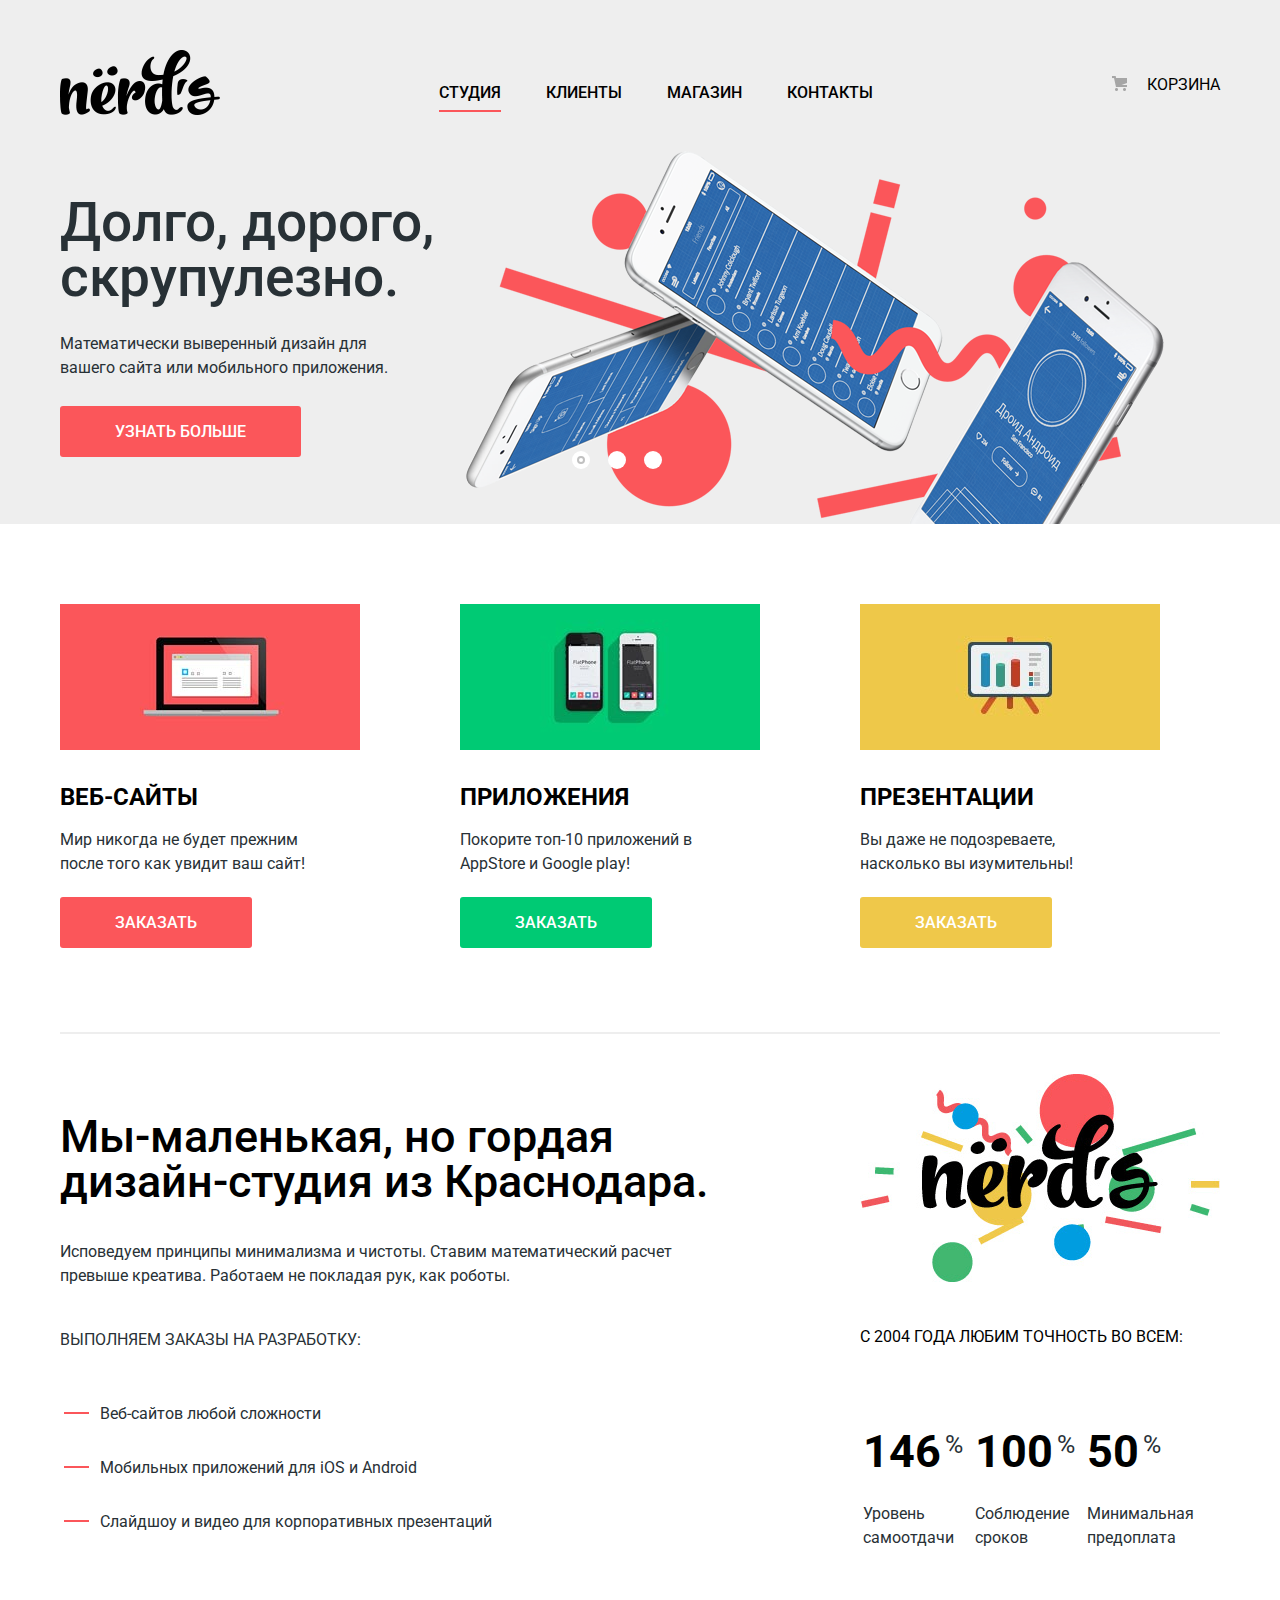
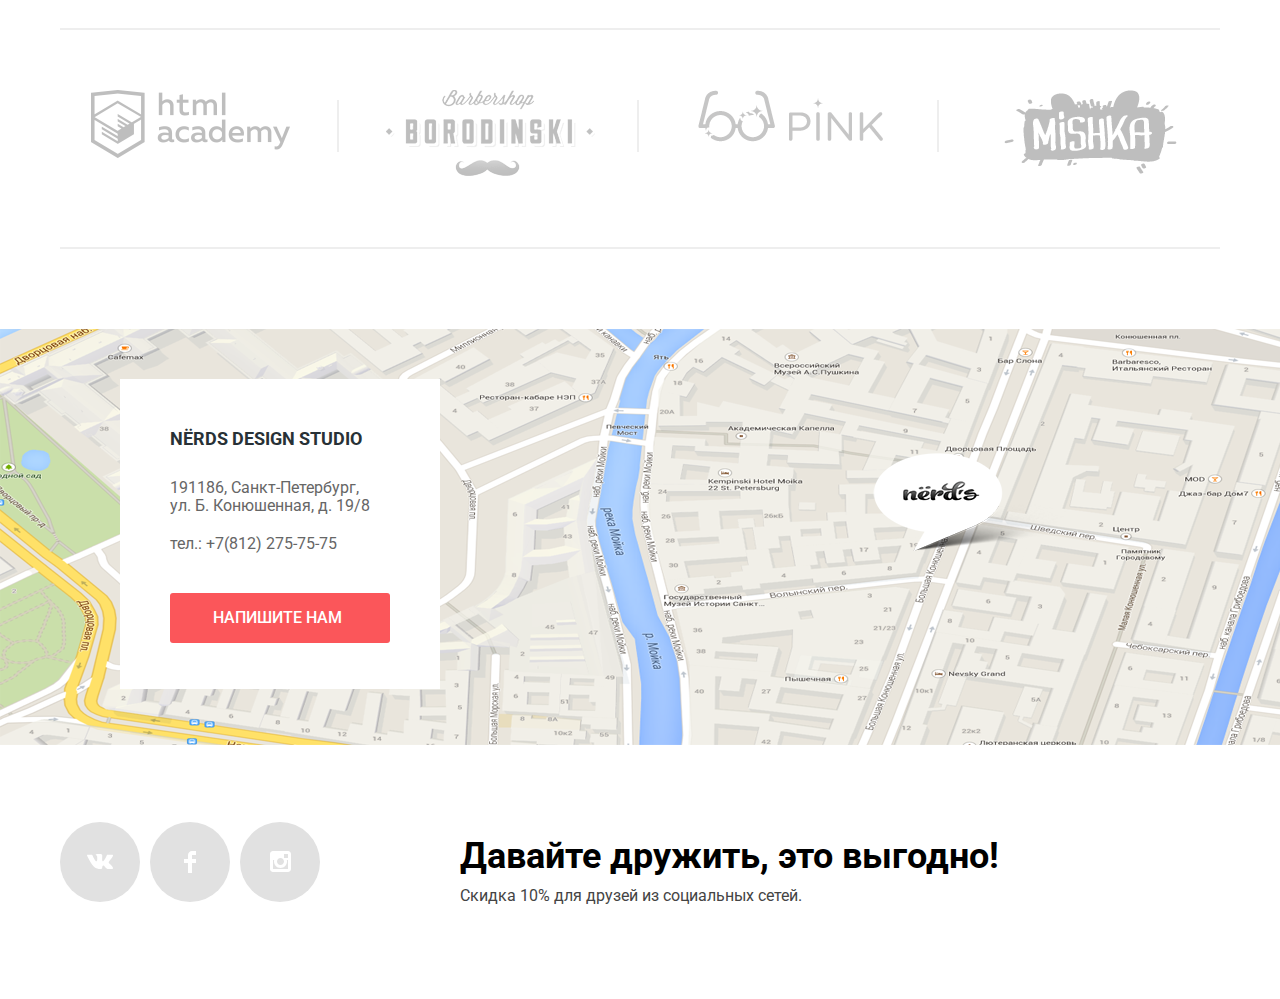
==== commit 0d985eae: "Final" ====
--- a/index.html
+++ b/index.html
@@ -2,68 +2,70 @@
 <html lang="ru">
   <head>
     <meta charset="utf-8">
-    <title>HTML Academy: Нёрдс</title>
+    <title>Нёрдс</title>
     <link href="https://fonts.googleapis.com/css?family=Roboto:400,700" rel="stylesheet">
     <link href="css/normalize.css" rel="stylesheet">
-    <link href="css/style.css" rel="stylesheet">
+    <link href="css/style-min.css" rel="stylesheet">
   </head>
   <body>
     <h1 class="visually-hidden">Дизайн-студия "Нёрдс"</h1>
-
-    <header class="main-header">
-      <nav class="main-header__main-navigation">
-        <img class="main-header__logo" src="img/nerds-logo.png" alt="Логотип дизайн-студии Нёрдс" width="160px" height="65px" tabindex="1">
-        <ul class="main-header__site-navigation">
-          <li class="site-navigation__item">
-            <a class="site-navigation__a" href="#" tabindex="1">Студия</a>
-          </li>
-          <li class="site-navigation__item">
-            <a class="site-navigation__a" href="#" tabindex="1">Клиенты</a>
-          </li>
-          <li class="site-navigation__item">
-            <a class="site-navigation__a" href="catalog.html" tabindex="1">Магазин</a>
-          </li>
-          <li class="site-navigation__item">
-            <a class="site-navigation__a" href="#" tabindex="1">Контакты</a>
-          </li>
-        </ul>
-        <ul class="main-header__user-navigation">
-          <li class="user-navigation__item">
-            <a class="user-navigation__a" href="#" tabindex="0">Корзина</a>
-          </li>
-        </ul>
-      </nav>
-      <!-- Здесь будет слайдер, пока напишу первый слайд -->
-      <section class="slider">
-        <h2 class="visually-hidden">Преимущества</h2>
-        <div class="slider-controls">
-          <label for="advantage-1">Первый</label>
-          <label for="advantage-2">Второй</label>
-          <label for="advantage-3">Третий</label>
-        </div>
-        <ul class="slider-list">
-          <li class="slider-list__item" id="slide-1">
-            <h3>Долго, дорого,<br>
-              скрупулезно.</h3>
-            <p>Математически выверенный дизайн<br>
-              для вашего сайта или мобильного приложения.</p>
-            <a class="slider-list__item-btn btn" href="#">Узнать больше</a>
-          </li>
-          <li class="slider-list__item" id="slide-2">
-            <h3>Любим математику как никто другой</h3>
-            <p>Никакого креатива, только математические формулы для расчета идеальных пропорций.</p>
-            <a class="slider-list__item-btn btn" href="#">Узнать больше</a>
-          </li>
-          <li class="slider-list__item" id="slide-3">
-            <h3>Только ночь,<br>
-              только хардкор</h3>
-            <p>Работать днем, как все? Мы против этого.<br>
-              Ближе к полуночи работа только начинается.</p>
-            <a class="slider-list__item-btn btn" href="#">Узнать больше</a>
-          </li>
-        </ul>
-      </section>
-    </header>
+    <div class="background-grey">
+      <div class="container">
+        <header class="main-header">
+          <nav class="main-header__main-navigation">
+            <img class="main-header__logo" src="img/nerds-logo.png" alt="Логотип дизайн-студии Нёрдс" width="160" height="65" tabindex="1">
+            <ul class="main-header__site-navigation">
+              <li class="site-navigation__item">
+                <a class="site-navigation__a actual" tabindex="1">Студия</a>
+              </li>
+              <li class="site-navigation__item">
+                <a class="site-navigation__a" href="#" tabindex="1">Клиенты</a>
+              </li>
+              <li class="site-navigation__item">
+                <a class="site-navigation__a" href="catalog.html" tabindex="1">Магазин</a>
+              </li>
+              <li class="site-navigation__item">
+                <a class="site-navigation__a" href="#" tabindex="1">Контакты</a>
+              </li>
+            </ul>
+            <ul class="main-header__user-navigation">
+              <li class="user-navigation__item">
+                <a class="user-navigation__a" href="#" tabindex="0">Корзина</a>
+              </li>
+            </ul>
+          </nav>
+          <!--Slider-->
+          <section class="slider">
+            <h2 class="visually-hidden">Преимущества</h2>
+            <div class="slider-controls">
+              <label class="active"></label>
+              <label></label>
+              <label></label>
+            </div>
+            <ul class="slider-list">
+              <li class="slider-list__item" id="slide-1">
+                <h3>Долго, дорого,<br>
+                  скрупулезно.</h3>
+                <p>Математически выверенный дизайн для вашего сайта или мобильного приложения.</p>
+                <a class="slider-list__item-btn btn" href="#">Узнать больше</a>
+              </li>
+              <li class="slider-list__item" id="slide-2">
+                <h3>Любим математику как никто другой</h3>
+                <p>Никакого креатива, только математические формулы для расчета идеальных пропорций.</p>
+                <a class="slider-list__item-btn btn" href="#">Узнать больше</a>
+              </li>
+              <li class="slider-list__item" id="slide-3">
+                <h3>Только ночь,<br>
+                  только хардкор</h3>
+                <p>Работать днем, как все? Мы против этого.<br>
+                  Ближе к полуночи работа только начинается.</p>
+                <a class="slider-list__item-btn btn" href="#">Узнать больше</a>
+              </li>
+            </ul>
+          </section>
+        </header>
+      </div>
+    </div>
     <main>
       <div class="container">
         <section class="offers">
@@ -118,9 +120,11 @@
                   <span class="indicators__numeric">146</span>
                   <span class="indicators__percent">%</span></td>
                 <td class="indicators__data">
-                  <span class="indicators__numeric">100</span><span class="indicators__percent">%</span></td>
+                  <span class="indicators__numeric">100</span>
+                  <span class="indicators__percent">%</span></td>
                 <td class="indicators__data">
-                  <span class="indicators__numeric">50</span><span class="indicators__percent">%</span></td>
+                  <span class="indicators__numeric">50</span>
+                  <span class="indicators__percent">%</span></td>
               </tr>
               <tr class="indicators__row-2">
                 <td>Уровень самоотдачи</td>
@@ -134,29 +138,28 @@
           <h3 class="visually-hidden">Наши клиенты</h3>
           <ul class="clientage__list">
             <li class="clientage__list-item">
-              <a href="https://htmlacademy.ru/intensive/htmlcss" tabindex="0">
+              <a class="clientage__list-item-a" href="https://htmlacademy.ru/intensive/htmlcss" tabindex="0">
                 <img class="clientage__list-item-logo1" src="img/logo-HTML.png" alt="HTML Academy" width="199" height="68"></a>
             </li>
             <li class="clientage__list-item">
-              <a href="#" tabindex="0">
+              <a class="clientage__list-item-a" href="#" tabindex="0">
                 <img class="clientage__list-item-logo2" src="img/logo-Borodinski.png" alt="Barbershop Borodinski" width="209" height="90"></a>
             </li>
             <li class="clientage__list-item">
-              <a href="#" tabindex="0">
+              <a class="clientage__list-item-a" href="#" tabindex="0">
                 <img class="clientage__list-item-logo3" src="img/logo-PINK.png" alt="PINK" width="185" height="52"></a>
             </li>
             <li class="clientage__list-item">
-              <a href="#" tabindex="0">
+              <a class="clientage__list-item-a" href="#" tabindex="0">
                 <img class="clientage__list-item-logo4" src="img/logo-MiSHKA.png" alt="MiSHKA" width="173" height="84"></a>
             </li>
           </ul>
         </section>
-      </main>
-    </div>
+      </div>
+    </main>
     <footer class="main-footer">
-      <img class="main-footer__map" src="img/map-min.jpg" alt="191186, Санкт-Петербург, ул. Б. Конюшенная, д. 19/8 тел.: +7(812) 275-75-75" width="1440px" height="416px">
+      <iframe class="main-footer__map" src="https://yandex.ru/map-widget/v1/-/CBB5AWEWoA" width="1440" height="416"></iframe>
       <div class="container">
-        <div class="main-footer__map-marker"></div>
         <section class="main-footer__address">
           <h3 class="visually-hidden">Контактная информация</h3>
           <span class="main-footer__address-title">Nёrds design studio</span>
@@ -165,7 +168,7 @@
             ул. Б. Конюшенная, д. 19/8<br>
             <span class="main-footer__address-phone">тел.: +7(812) 275-75-75</span>
           </p>
-          <a class="main-footer__address-btn btn" tabindex="0">Напишите нам</a>
+          <a class="main-footer__address-btn btn" href="writeus.html" tabindex="0">Напишите нам</a>
         </section>
         <!-- ЕСТЬ ВОПРОСЫ================================================================================================================================================================================================================= -->
         <div class="main-footer__wrapper">
@@ -212,45 +215,29 @@
             <span class="main-footer__sale">Скидка 10% для друзей из социальных сетей.</span>
           </p>
         </div>
-      </footer>
-      <!--Модальное окно
-      ================================================================================================================================================================================================================================================================================================================================================================================================================-->
-      <section class="modal modal-feedback">
-        <h3 class="modal__title">Напишите нам:</h3>
-        <form class="modal__form" action="https://echo.htmlacademy.ru" method="get">
-          <p>
-            <label for="name-field">Ваше имя:</label>
-            <input class="modal__input" name="name" id="name-field" placeholder="Имя Фамилия" autocomplete="on">
-          </p>
-          <p>
-            <label for="email-field">Ваш e-mail:</label>
-            <input class="modal__input" type="email" name="email" id="email-field" placeholder="email@example.com" autocomplete="on">
-          </p>
-          <p>
-            <label for="text-field">Текст письма:</label>
-            <textarea id="text-field" placeholder="В свободной форме"></textarea>
-          </p>
-          <button class="modal__btn btn">Отправить</button>
-          <button class="modal__close" type="button">Закрыть</button>
-        </form>
-      </section>
-    </div>
-    <script>
-      var link = document.querySelector(".main-footer__address-btn");
-      var popup = document.querySelector(".modal");
-      var close = document.querySelector(".modal__close");
-      var login = popup.querySelector(".modal__input");
-
-      link.addEventListener("click", function (evt) {
-        evt.preventDefault();
-        popup.classList.add("modal-show");
-        login.focus();
-      });
-
-      close.addEventListener("click", function (evt) {
-        evt.preventDefault();
-        popup.classList.remove("modal-show");
-      });
-    </script>
+      </div>
+    </footer>
+    <!--Модальное окно
+    ================================================================================================================================================================================================================================================================================================================================================================================================================-->
+    <section class="modal modal-feedback">
+      <h3 class="modal__title">Напишите нам:</h3>
+      <form class="modal__form" action="https://echo.htmlacademy.ru" method="get">
+        <p>
+          <label class="modal__label" for="name-field">Ваше имя:</label>
+          <input class="modal__login" name="name" id="name-field" placeholder="Имя Фамилия" autocomplete="on">
+        </p>
+        <p>
+          <label class="modal__label" for="email-field">Ваш e-mail:</label>
+          <input class="modal__email" type="email" name="email" id="email-field" placeholder="email@example.com" autocomplete="on">
+        </p>
+        <p>
+          <label class="modal__label" for="text-field">Текст письма:</label>
+          <textarea id="text-field" placeholder="В свободной форме"></textarea>
+        </p>
+        <button class="modal__btn btn">Отправить</button>
+      </form>
+      <button class="modal__close" type="button" aria-label="Закрыть модальное окно">Закрыть</button>
+    </section>
+    <script src="js/script-min.js"></script>
   </body>
 </html>--- a/css/style-min.css
+++ b/css/style-min.css
@@ -0,0 +1 @@
+body{min-width:1200px;margin:0;padding:0;font-family:'Roboto',Tahoma,sans-serif;font-size:16px;line-height:24px;font-weight:400;color:#283136;background-color:#fff;-webkit-box-sizing:border-box;box-sizing:border-box}*,*::before,*::after{-webkit-box-sizing:inherit;box-sizing:inherit}a{text-decoration:none}img{max-width:100%;height:auto}.visually-hidden:not(:focus):not(:active),input[type="checkbox"].visually-hidden,input[type="radio"].visually-hidden{position:absolute;width:1px;height:1px;margin:-1px;border:0;padding:0;white-space:nowrap;-webkit-clip-path:inset(100%);clip-path:inset(100%);clip:rect(0 0 0 0);overflow:hidden}.container{width:1200px;margin:0 auto;padding:0 20px}.background-grey{width:100%;background-color:#eee}.main-header{margin-bottom:80px;background-color:#eee}.main-header__main-navigation{display:-webkit-box;display:-ms-flexbox;display:flex;-webkit-box-pack:justify;-ms-flex-pack:justify;justify-content:space-between;padding:0;padding-top:50px;background-color:transparent}.main-header__logo{width:160px;height:65px}.main-header__logo:hover{opacity:.8}.main-header__logo:active{opacity:.3}.main-header__site-navigation{display:-webkit-box;display:-ms-flexbox;display:flex;-ms-flex-wrap:wrap;flex-wrap:wrap;-webkit-box-align:center;-ms-flex-align:center;align-items:center;margin:0;padding:0;padding-top:20px;width:440px;line-height:30px;font-weight:500;color:#000;text-transform:uppercase}.main-header__site-navigation li{margin-right:45px}.main-header__site-navigation li:nth-child(4n){margin-right:0}.main-header__site-navigation li:last-child{margin-right:0}.site-navigation__a{position:relative;padding-bottom:15px}.actual::after{content:"";position:absolute;top:27px;left:0;width:100%;height:2px;background-color:#fb565a}.main-header__user-navigation{display:-webkit-box;display:-ms-flexbox;display:flex;-webkit-box-pack:end;-ms-flex-pack:end;justify-content:flex-end;max-width:160px;margin:0;padding:0;padding-top:20px}.user-navigation__a{position:relative;padding-left:50px}.user-navigation__a::before{content:"";position:absolute;top:1px;left:15px;min-width:15px;min-height:15px;background-image:url(../img/cart-icon.svg);background-image:url(../img/cart-icon.png);background-repeat:no-repeat,no-repeat}.main-header__site-navigation,.main-header__user-navigation{list-style:none}.user-navigation__a{line-height:30px;color:#000;text-transform:uppercase}.main-header__site-navigation a,.main-header__user-navigation a{color:#000}.main-header__site-navigation a:hover,.main-header__site-navigation a:focus,.main-header__user-navigation a:hover,.main-header__user-navigation a:focus{color:#fb565a}.main-header__site-navigation a:active,.main-header__user-navigation a:active{color:#bebebe}.slider{position:relative}.slider-controls{position:absolute;left:48%;bottom:55px;z-index:100;min-width:88px;height:18px;font-size:0;-webkit-transform:translateX(-50%);-ms-transform:translateX(-50%);transform:translateX(-50%)}.slider-controls label{position:relative;display:inline-block;width:18px;height:18px;margin-right:18px;padding:8px;border-radius:50%;cursor:pointer}.slider-controls label:last-child{margin-right:0}.slider-controls label::after{content:"";position:absolute;top:0;left:0;z-index:1;width:18px;height:18px;background:#fff;border-radius:50%}.slider-controls .active::before{content:"";position:absolute;left:50%;top:50%;z-index:2;width:8px;height:8px;margin:-4px;background-color:inherit;border:2px solid #c1c1c1;border-radius:50%}.slider-list{margin:0;padding:0;list-style:none}.slider-list__item{display:none;padding:80px 0 80px 0}.slider-list__item:nth-child(1){display:block}.slider-list__item:nth-child(1){background-image:url(../img/slide1.png);background-repeat:no-repeat;background-position:93% 18px}.slider-list__item:nth-child(2){background-image:url(../img/slide2.png);background-repeat:no-repeat;background-position:100% 0}.slider-list__item:nth-child(3){background-image:url(../img/slide3.png);background-repeat:no-repeat;background-position:100% 20px}.slider-list__item h3{max-width:600px;margin:0;margin-bottom:27px;font-size:55px;line-height:55px;font-weight:500}.slider-list__item p{max-width:360px;margin:0;margin-bottom:40px}.btn{padding:16px 55px;line-height:18px;font-weight:500;color:#fff;text-transform:uppercase;background-color:#fb565a;border-radius:3px;cursor:pointer}.btn:hover{background-color:#e74246}.btn:active{background-color:#d7373b;-webkit-box-shadow:0 3px rgba(0,0,0,.1) inset;box-shadow:0 3px rgba(0,0,0,.1) inset;color:#e37376}.slider-list__item-btn{max-width:240px}.offers__list-btn{min-width:160px}.offers__list-item:nth-child(2) a{background-color:#00ca74}.offers__list-item:nth-child(2) a:hover{background-color:#00bc6c}.offers__list-item:nth-child(2) a:active{background-color:#00aa62;color:#37bc83}.offers__list-item:nth-child(3) a{background-color:#efc84a}.offers__list-item:nth-child(3) a:hover{background-color:#eab534}.offers__list-item:nth-child(3) a:active{background-color:#e5a722;color:#ebba52}.filters__btn{color:#000;background-color:#eee;border:none}.filters__btn:hover{color:#000;background-color:#dfdfdf}.filters__btn:active{background-color:#d5d5d5;color:rgba(0,0,0,.3);-webkit-box-shadow:inset 3px 3px 0 0 #000101;box-shadow:inset 3px 3px 0 0 #000101}.offers{min-height:430px;border-bottom:2px solid #eee}.offers__list{display:-webkit-box;display:-ms-flexbox;display:flex;-webkit-box-pack:justify;-ms-flex-pack:justify;justify-content:space-between;margin:0;padding:0;width:1100px;min-height:350px;list-style:none}.offers__list-item{width:300px}.offers__list-item img{margin-bottom:25px}.offers__list h3{margin:0 auto;font-size:24px;line-height:30px;font-weight:700;color:#000}.offers__list-item p{width:255px;margin-bottom:35px}.about-us{display:-webkit-box;display:-ms-flexbox;display:flex;-webkit-box-pack:justify;-ms-flex-pack:justify;justify-content:space-between;min-height:525px;padding-bottom:75px;border-bottom:2px solid #eee}.about-us__delimiter-1{width:660px}.about-us__delimiter-2{width:360px}.about-us__title{display:inline-block;margin-top:80px;margin-bottom:20px;vertical-align:top;font-size:45px;line-height:45px;font-weight:500;color:#000}.about-us__delimiter-1 .about-us__p{margin-bottom:40px}.about-us__list{list-style:none}.about-us__list-item::before{content:"";position:absolute;top:10px;left:-36px;width:25px;height:2px;background-color:#fb565a}.about-us__list-item{position:relative;margin-top:30px}.about-us__title-ul{display:inline-block;margin-bottom:20px;vertical-align:top;text-transform:uppercase}.about-us__text{display:inline-block;margin-bottom:70px;vertical-align:top;color:#000;text-transform:uppercase}.about-us__img{margin-bottom:20px;margin-top:40px}.indicators__numeric{font-size:45px;line-height:45px;font-weight:700;color:#000}.indicators__percent{font-size:25px;line-height:45px;vertical-align:30%}.indicators__data{padding-bottom:25px}.clientage{min-height:182px;margin-bottom:80px;border-bottom:2px solid #eee}.clientage__list{display:-webkit-box;display:-ms-flexbox;display:flex;-ms-flex-wrap:wrap;flex-wrap:wrap;margin:0 auto;padding:60px 0 30px 0;list-style:none}.clientage__list-item{position:relative;width:260px;min-height:95px;margin-right:40px;margin-bottom:30px;text-align:center}.clientage__list-item::after{content:"";position:absolute;top:10px;right:-19px;width:2px;height:52px;background-color:#eee}.clientage__list-item:nth-child(4n){margin-right:0}.clientage__list-item:nth-child(4n)::after,.clientage__list-item:last-child::after{display:none}.clientage__list-item-logo1,.clientage__list-item-logo2,.clientage__list-item-logo3,.clientage__list-item-logo4{opacity:.25}.clientage__list-item-logo1:hover,.clientage__list-item-logo2:hover,.clientage__list-item-logo3:hover,.clientage__list-item-logo4:hover{opacity:1}.clientage__list-item-logo1:focus,.clientage__list-item-logo2:focus,.clientage__list-item-logo3:focus,.clientage__list-item-logo4:focus{opacity:1}.clientage__list-item-logo1:active,.clientage__list-item-logo2:active,.clientage__list-item-logo3:active,.clientage__list-item-logo4:active{opacity:.25}.main-footer{position:relative}.main-footer__map{width:100%;min-height:416px;margin-bottom:70px;border:0;background-image:url(../img/pin-and-map.png);background-repeat:no-repeat}.main-footer__address{position:absolute;top:50px;left:0;display:-webkit-box;display:-ms-flexbox;display:flex;-webkit-box-orient:vertical;-webkit-box-direction:normal;-ms-flex-direction:column;flex-direction:column;width:320px;min-height:310px;padding:45px 50px;margin-left:120px;background-color:#fff}.main-footer__address-title{display:inline-block;margin-bottom:25px;vertical-align:top;font-size:18px;line-height:30px;font-weight:700;text-transform:uppercase}.main-footer__address-text{margin:0;padding:0;line-height:18px;color:#666}.main-footer__address-phone{display:inline-block;margin-top:20px;margin-bottom:40px;vertical-align:top}.main-footer__address-btn{padding:16px 43px;min-width:220px;text-transform:uppercase}.main-footer__social-list{display:-webkit-box;display:-ms-flexbox;display:flex;-webkit-box-pack:justify;-ms-flex-pack:justify;justify-content:space-between;width:260px;padding:0;margin:0;margin-right:140px;min-height:80px;list-style:none}.social-button{display:-webkit-box;display:-ms-flexbox;display:flex;-ms-flex-wrap:wrap;flex-wrap:wrap;-webkit-box-pack:center;-ms-flex-pack:center;justify-content:center;-webkit-box-align:center;-ms-flex-align:center;align-items:center;width:80px;min-height:80px;border-radius:50%;background-color:#e1e1e1}.social-button:last-child{margin-right:0}.social-button:hover,.socail-button:focus{background-color:#e74246}.social-button:active{background-color:#d7373b}.social-button:active path{fill:#e37376}.main-footer__wrapper{display:-webkit-box;display:-ms-flexbox;display:flex;margin-bottom:75px}.main-footer__tagline{display:inline-block;margin-bottom:10px;vertical-align:top;font-size:36px;line-height:36px;font-weight:700;color:#000}.main-footer__sale{line-height:22px;color:#444}@-webkit-keyframes bounce{0%{-webkit-transform:rotateY(45deg);transform:rotateY(45deg)}100%{-webkit-transform:translateY(0);transform:translateY(0)}}@keyframes bounce{0%{-webkit-transform:rotateY(45deg);transform:rotateY(45deg)}100%{-webkit-transform:translateY(0);transform:translateY(0)}}@-webkit-keyframes shake{0%,100%{-webkit-transform:translateX(0);transform:translateX(0)}10%,30%,50%,70%,90%{-webkit-transform:translateX(-10px);transform:translateX(-10px)}20%,40%,60%,80%{-webkit-transform:translateX(10px);transform:translateX(10px)}}@keyframes shake{0%,100%{-webkit-transform:translateX(0);transform:translateX(0)}10%,30%,50%,70%,90%{-webkit-transform:translateX(-10px);transform:translateX(-10px)}20%,40%,60%,80%{-webkit-transform:translateX(10px);transform:translateX(10px)}}.modal{display:-webkit-box;display:-ms-flexbox;display:flex;-ms-flex-wrap:wrap;flex-wrap:wrap;width:960px;min-height:590px;padding:75px 100px;margin-left:-480px;background-color:#fff;-webkit-box-shadow:20px 20px 40px 0 rgba(0,1,1,.5);box-shadow:20px 20px 40px 0 rgba(0,1,1,.5)}.modal-feedback{position:fixed;top:125px;left:50%;display:none}.modal-show{display:block;-webkit-animation:bounce 0.5s;animation:bounce 0.5s}.modal-error{-webkit-animation:shake 0.5s;animation:shake 0.5s}.modal__form{display:-webkit-box;display:-ms-flexbox;display:flex;-ms-flex-wrap:wrap;flex-wrap:wrap;-webkit-box-pack:justify;-ms-flex-pack:justify;justify-content:space-between}.modal__title{display:block;width:100%;margin:0;margin-bottom:50px;font-size:45px;line-height:45px;font-weight:500;color:#000}.modal__form p{width:360px;margin:0;margin-bottom:35px;line-height:18px;font-weight:700;color:#000}.modal__form p:nth-child(3){width:100%}.modal__label{display:inline-block;margin-bottom:10px}.modal input{width:360px;min-height:50px;padding:17px 16px}.modal textarea{width:760px;min-height:120px;padding:15px}.modal input,.modal textarea{border:2px solid #d7dcde}.modal input:hover,.modal textarea:hover{border:2px solid #b4b9bb}.modal input:focus,.modal textarea:focus{border:2px solid #000}.modal input,.modal textarea{outline:0}.modal__input:invalid{border:2px solid #e74246}.modal__btn{width:260px;min-height:50px;border:0}.modal__close{position:absolute;top:78px;right:90px;width:21px;height:21px;font-size:0;background-color:transparent;border:0;cursor:pointer}.modal__close::before,.modal__close::after{content:"";position:absolute;top:9px;right:0;width:19px;height:3px;background-color:#fecccd}.modal__close::before{-webkit-transform:rotate(45deg);-ms-transform:rotate(45deg);transform:rotate(45deg)}.modal__close::after{-webkit-transform:rotate(-45deg);-ms-transform:rotate(-45deg);transform:rotate(-45deg)}.modal__close:hover::before,.modal__close:hover::after{background-color:#fb565a}.modal__close:active::before,.modal__close:active::after{background-color:#fee}.inner-page .main-header__main-navigation{padding-top:50px}.inner-page__main-header__h1{display:block;width:750px;margin-left:220px;padding-bottom:116px;font-size:55px;line-height:55px;font-weight:500}.inner-page__main-wrapper{display:-webkit-box;display:-ms-flexbox;display:flex}.filters{width:260px;margin-right:140px}.filters__range-filter{width:260px;margin-top:50px}.range-controls{position:relative;min-height:80px;margin-bottom:15px;padding-top:39px;padding-left:20px;padding-right:20px;background-color:#eee;border-radius:5px}.range-controls .scale{height:2px;background-color:#d7dcde}.range-controls .bar{width:70%;height:2px;background:#00ca74}.range-controls .toggle{position:absolute;top:31px;left:0;width:4px;height:4px;padding:0;background-color:#ababab;border:8px solid #fff;-webkit-box-shadow:0 2px 1px 0 #cfcfcf;box-shadow:0 2px 1px 0 #cfcfcf;border-radius:50%;-webkit-box-sizing:content-box;box-sizing:content-box;cursor:pointer}.range-controls .toggle-min{left:18px}.range-controls .toggle-max{left:160px}.price-controls{font-size:0}.price-controls label{display:inline-block;min-width:50%;vertical-align:top;font-size:16px;text-transform:uppercase}.price-controls input{width:80px;padding:8px 15px;margin-left:10px;font-family:Roboto,Arial,sans-serif;font-size:16px;text-align:center;color:#283136;border:none;border-radius:5px;background-color:#eee}.price-controls .max-price{text-align:right}.checkbox{position:relative;padding-left:35px;cursor:pointer}.net-list__item label{display:inline-block;vertical-align:top}.adaptive:hover,.fix:hover,.rubber:hover{color:#000}.checkbox input[type="radio"] + .checkbox-indicator{position:absolute;top:0;left:0;width:25px;height:25px;border:4px solid #b8b8b8;border-radius:50%}.checkbox input[type="checkbox"] + .checkbox-indicator{position:absolute;top:0;left:0;width:22px;height:22px;background-image:url(../img/checkbox-off.svg);opacity:.5}.checkbox input[type="radio"]:focus + .checkbox-indicator,.checkbox input[type="checkbox"]:focus + .checkbox-indicator{border-color:#4d4d4d;outline:thin dotted;outline:5px auto -webkit-focus-ring-color}.checkbox input[type="radio"]:hover + .checkbox-indicator{border-color:#4d4d4d}.checkbox input[type="radio"]:checked + .checkbox-indicator::before{content:"";position:absolute;top:4px;left:4.5px;width:9px;height:9px;background-color:#b8b8b8;border-radius:50%}.checkbox input[type="radio"]:focus + .checkbox-indicator::before{content:"";position:absolute;top:4px;left:4.5px;width:9px;height:9px;background-color:#4d4d4d;border-radius:50%}.checkbox input[type="radio"]:checked:hover + .checkbox-indicator::before{content:"";position:absolute;top:4px;left:4.5px;width:9px;height:9px;background-color:#4d4d4d;border-radius:50%}.net-list__item input[type="checkbox"]:disabled + label,.especially-list__item input[type="checkbox"]:disabled + label{opacity:.3}.checkbox input[type="checkbox"]:checked + .checkbox-indicator{position:absolute;top:0;left:0;width:27px;height:27px;background-image:url(../img/checkbox-on.svg);background-repeat:no-repeat;opacity:.4}.checkbox input[type="checkbox"]:hover + .checkbox-indicator{opacity:1}.filters__price,.filters__net,.filters__especially{font-size:18px;line-height:30px;font-weight:700;color:#000;text-transform:uppercase}.filters__net-list,.filters__especially-list{margin:0;padding:0;list-style:none}.filters__net-list{margin-bottom:45px}.net-list__item,.especially-list__item{margin-bottom:20px}.filters__especially-list{margin-bottom:50px}.filters label{line-height:20px}.filters__btn{line-height:18px;font-weight:500;color:#000;text-transform:uppercase}.sorting-wrapper{display:-webkit-box;display:-ms-flexbox;display:flex;-webkit-box-align:baseline;-ms-flex-align:baseline;align-items:baseline;width:760px;margin-bottom:62px;text-transform:uppercase}.sorting-wrapper p{margin:0}.sorting{font-size:18px;line-height:30px;font-weight:700;color:#000}.by-price,.by-type,.by-name{opacity:.3;font-size:14px;line-height:18px;color:#000;cursor:pointer}.by-type,.by-name{opacity:.25}.by-price:hover,.by-price:focus,.by-type:hover,.by-type:focus,.by-name:hover,.by-name:focus{opacity:.6}.by-price:active,.by-type:active,.by-name:active{opacity:1}.by-price{margin-left:270px;margin-right:25px}.by-type{margin-right:25px}.by-name{position:relative;margin-right:45px}.sorting-wrapper .current{opacity:1}.descendingly,.ascendingly{display:block;width:11px;height:10px}.descendingly{margin-right:12px}.descendingly svg{padding-bottom:11px;-webkit-transform:rotate(180deg);-ms-transform:rotate(180deg);transform:rotate(180deg)}.descendingly svg,.ascendingly svg{opacity:.2}.current svg{opacity:1}.descendingly svg:hover,.descendingly svg:focus,.ascendingly svg:hover,.descendingly svg:focus{opacity:.6}.descendingly svg:active,.ascendingly svg:active{opacity:1}.products{display:-webkit-box;display:-ms-flexbox;display:flex;-webkit-box-orient:vertical;-webkit-box-direction:normal;-ms-flex-direction:column;flex-direction:column;margin-bottom:60px}.products__list{display:-webkit-box;display:-ms-flexbox;display:flex;-ms-flex-wrap:wrap;flex-wrap:wrap;margin:0;padding:0;width:760px;list-style:none}.products__list-item{position:relative;width:360px;margin-right:40px;margin-bottom:75px;padding-top:40px}.products__list-item::before{content:url(../img/browser-icon.png);position:absolute;top:0;left:0;width:360px;height:40px}.products__list-item:hover::before,.products__list-item:focus::before{content:url(../img/browser-hover.png);position:absolute;top:0;left:0;width:360px;height:40px}.products__list-item:nth-child(2n){margin-right:0}.hover__wrapper{display:none}.products__list-item:hover .hover__wrapper,.products__list-item:focus .hover__wrapper{display:block}.hover{position:absolute;top:385px;left:0;display:-webkit-box;display:-ms-flexbox;display:flex;-webkit-box-orient:vertical;-webkit-box-direction:normal;-ms-flex-direction:column;flex-direction:column;-webkit-box-pack:center;-ms-flex-pack:center;justify-content:center;-webkit-box-align:center;-ms-flex-align:center;align-items:center;min-width:360px;min-height:230px;background-color:#eee}.hover__title{margin:0;margin-bottom:20px;font-size:18px;line-height:30px;font-weight:700;color:#000;text-transform:uppercase}.hover__text{margin:0 78px;margin-bottom:30px;min-width:175px;height:55px;line-height:18px;color:#666;text-align:center;overflow:auto}.paggination-list{display:-webkit-box;display:-ms-flexbox;display:flex;-ms-flex-wrap:wrap;flex-wrap:wrap;margin:0;padding:0;margin-left:400px;margin-bottom:60px;list-style:none}.paggination-list__item a{display:block;padding:14px 21px}.paggination-list__item{margin-right:12px}.paggination-list__item:last-child{margin-right:0}.paggination-list__item-number{background-color:#eee;line-height:18px;color:#000}.paggination-list__item-number:hover,.paggination-list__item-number:focus{background-color:#dfdfdf;color:#000}.paggination-list__item-number:active{background-color:#d5d5d5;color:#b0b0b0}.paggination-list__item-nextpage{width:260px;text-align:center;background-color:#eee;line-height:18px;text-transform:uppercase;color:#000}.paggination-list__item-nextpage:hover,.paggination-list__item-nextpage:focus{background-color:#dfdfdf;color:#000}.paggination-list__item-nextpage:active{background-color:#d5d5d5;color:#b0b0b0}.paggination-list__item .current{padding:12px 19px;background-color:#fff;border:3px solid #dbdbdb}
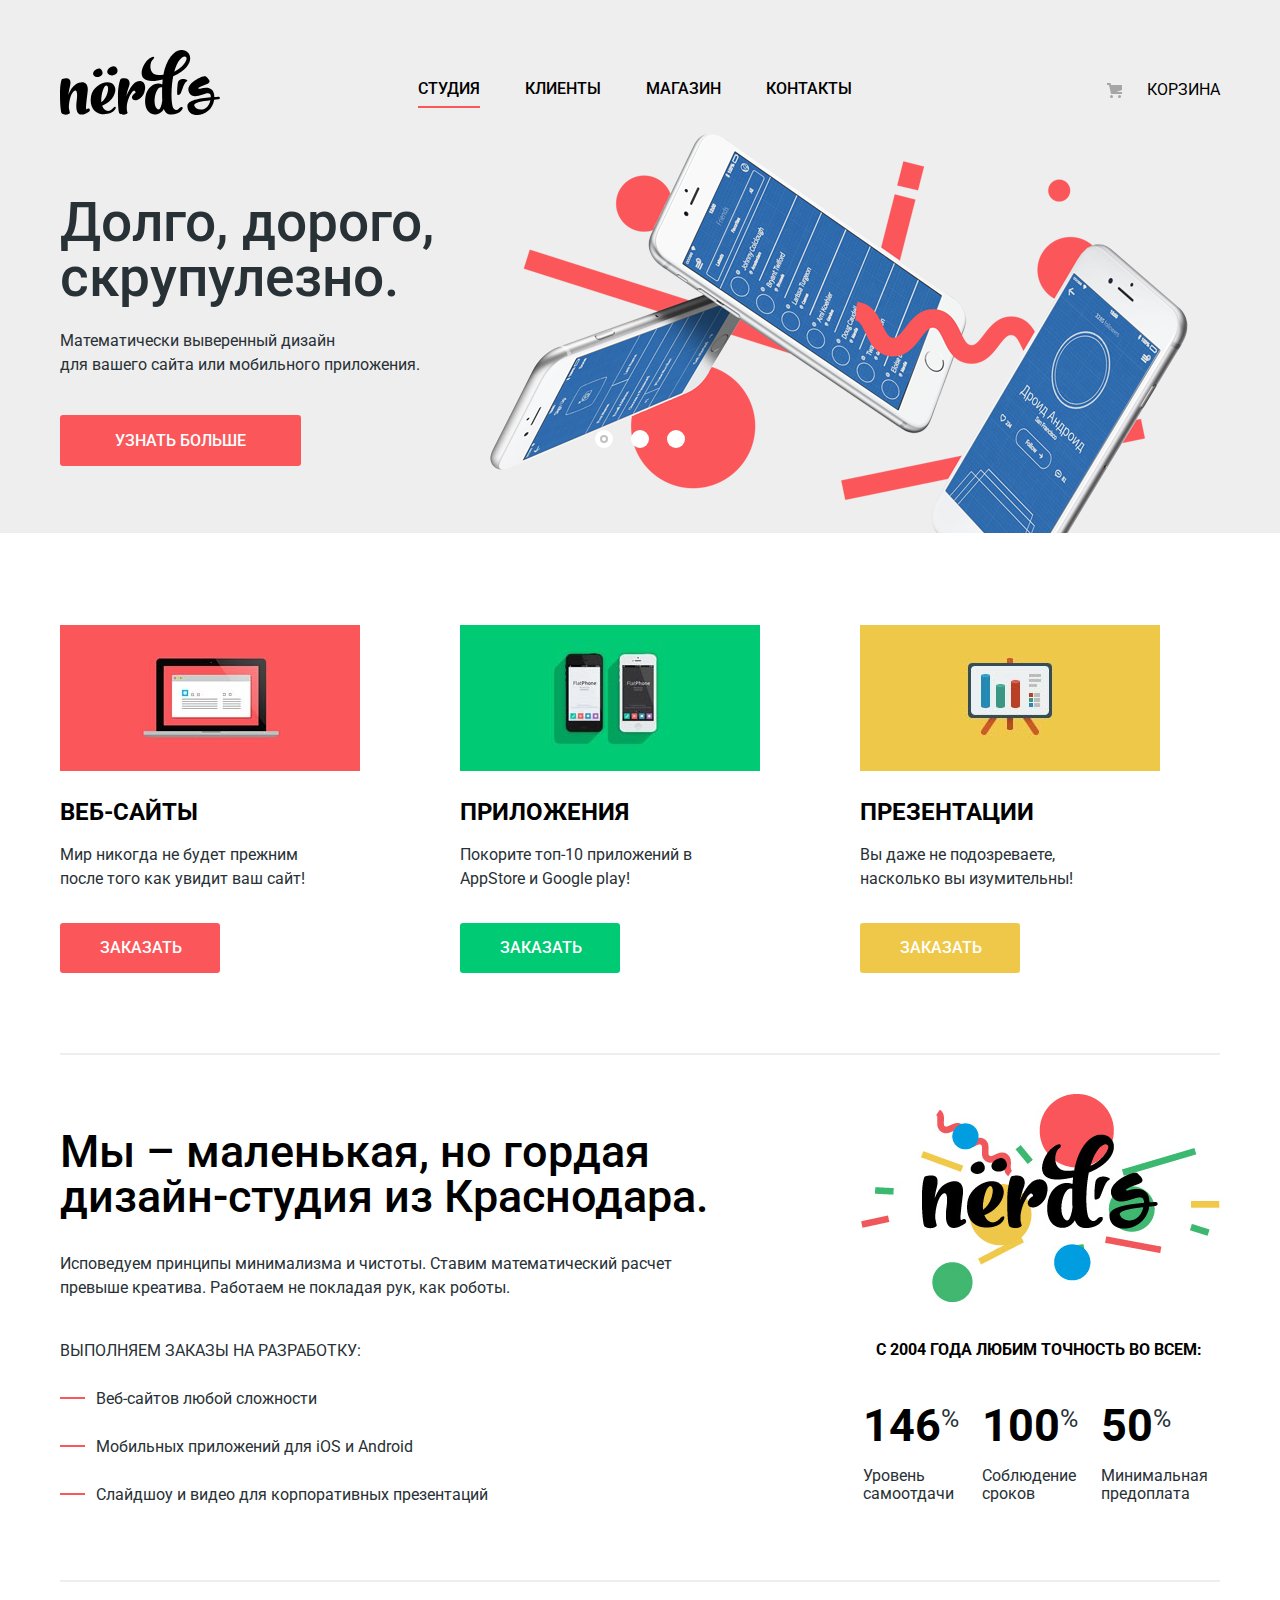
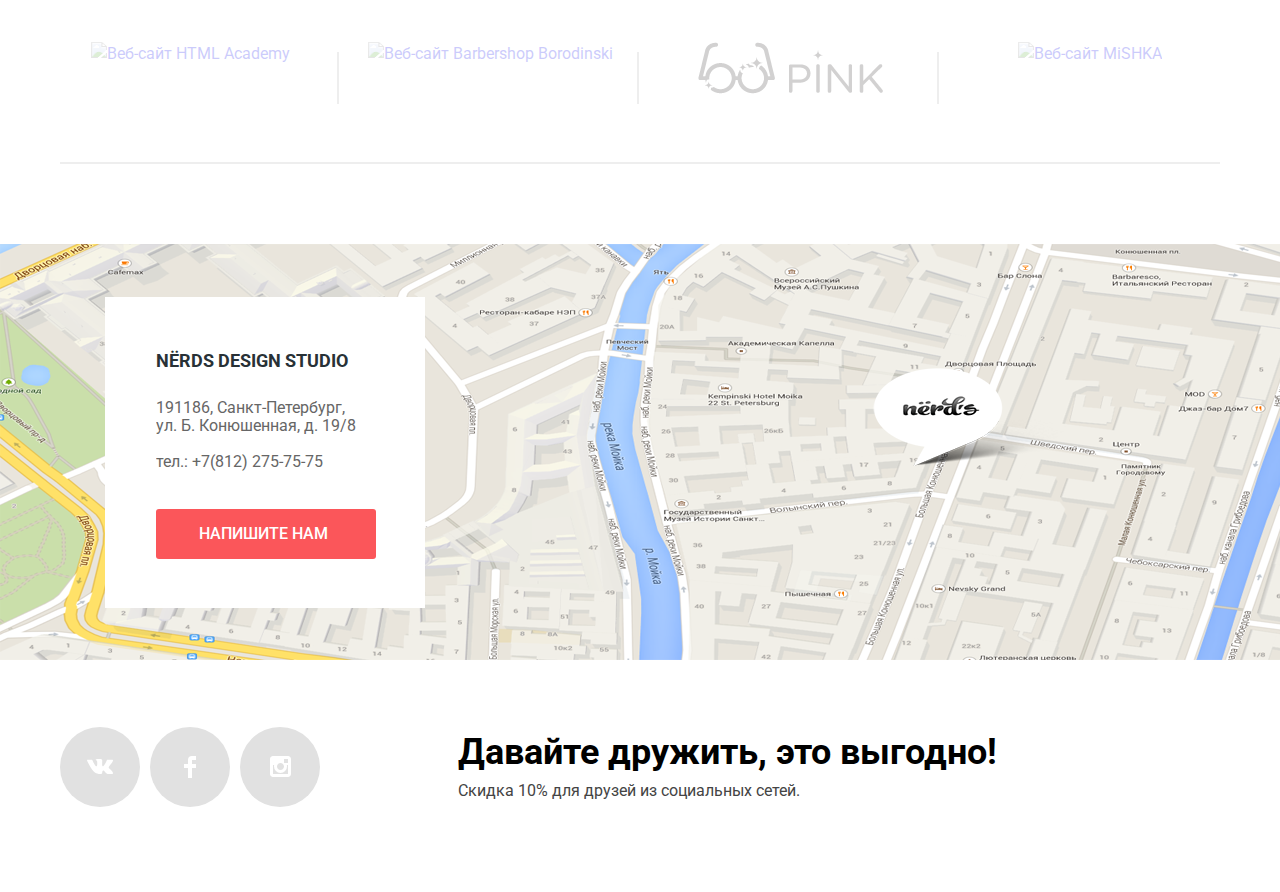
==== commit 9a6b664a: "Final" ====
--- a/index.html
+++ b/index.html
@@ -13,7 +13,7 @@
       <div class="container">
         <header class="main-header">
           <nav class="main-header__main-navigation">
-            <img class="main-header__logo" src="img/nerds-logo.png" alt="Логотип дизайн-студии Нёрдс" width="160" height="65" tabindex="1">
+            <img class="main-header__logo" src="img/nerds-logo.svg" alt="Логотип дизайн-студии Нёрдс" width="160" height="65" tabindex="1">
             <ul class="main-header__site-navigation">
               <li class="site-navigation__item">
                 <a class="site-navigation__a actual" tabindex="1">Студия</a>
@@ -46,12 +46,15 @@
               <li class="slider-list__item" id="slide-1">
                 <h3>Долго, дорого,<br>
                   скрупулезно.</h3>
-                <p>Математически выверенный дизайн для вашего сайта или мобильного приложения.</p>
+                <p>Математически выверенный дизайн<br>
+                  для вашего сайта или мобильного приложения.</p>
                 <a class="slider-list__item-btn btn" href="#">Узнать больше</a>
               </li>
               <li class="slider-list__item" id="slide-2">
-                <h3>Любим математику как никто другой</h3>
-                <p>Никакого креатива, только математические формулы для расчета идеальных пропорций.</p>
+                <h3>Любим математику<br>
+                  как никто другой</h3>
+                <p>Никакого креатива, только математические формулы<br>
+                  для расчета идеальных пропорций.</p>
                 <a class="slider-list__item-btn btn" href="#">Узнать больше</a>
               </li>
               <li class="slider-list__item" id="slide-3">
@@ -75,19 +78,19 @@
               <img class="offers__list-img1" src="img/img-web.jpg" alt="Веб-сайты" width="300" height="146">
               <h3>ВЕБ-САЙТЫ</h3>
               <p class="offers__list-text">Мир никогда не будет прежним после того как увидит ваш сайт!</p>
-              <a class="offers__list-btn btn" href="#">ЗАКАЗАТЬ</a>
+              <a class="offers__list-btn btn" href="#">Заказать</a>
             </li>
             <li class="offers__list-item">
               <img class="offers__list-img2" src="img/img-app.jpg" alt="Приложения" width="300" height="146">
               <h3>ПРИЛОЖЕНИЯ</h3>
               <p class="offers__list-text">Покорите топ-10 приложений в AppStore и Google play!</p>
-              <a href="#" class="offers__list-btn btn">ЗАКАЗАТЬ</a>
+              <a href="#" class="offers__list-btn btn">Заказать</a>
             </li>
             <li class="offers__list-item">
               <img class="offers__list-img3" src="img/img-present.jpg" alt="Презентации" width="300" height="146">
               <h3>ПРЕЗЕНТАЦИИ</h3>
               <p class="offers__list-text">Вы даже не подозреваете, насколько вы изумительны!</p>
-              <a href="#" class="offers__list-btn btn">ЗАКАЗАТЬ</a>
+              <a href="#" class="offers__list-btn btn">Заказать</a>
             </li>
           </ul>
         </section>
@@ -95,7 +98,7 @@
         <section class="about-us">
           <h3 class="visually-hidden">О нас</h3>
           <div class="about-us__delimiter-1">
-            <span class="about-us__title">Мы-маленькая, но гордая дизайн-студия из Краснодара.</span>
+            <span class="about-us__title">Мы – маленькая, но гордая дизайн-студия из Краснодара.</span>
             <p class="about-us__p">Исповедуем принципы минимализма и чистоты. Ставим математический расчет превыше креатива. Работаем не покладая рук, как роботы.</p>
             <span class="about-us__title-ul">Выполняем заказы на разработку:</span>
             <ul class="about-us__list">
@@ -117,19 +120,16 @@
             <table class="indicators">
               <tr class="indicators__row-1">
                 <td class="indicators__data">
-                  <span class="indicators__numeric">146</span>
-                  <span class="indicators__percent">%</span></td>
+                  <span class="indicators__numeric">146</span><span class="indicators__percent">%</span></td>
                 <td class="indicators__data">
-                  <span class="indicators__numeric">100</span>
-                  <span class="indicators__percent">%</span></td>
+                  <span class="indicators__numeric">100</span><span class="indicators__percent">%</span></td>
                 <td class="indicators__data">
-                  <span class="indicators__numeric">50</span>
-                  <span class="indicators__percent">%</span></td>
+                  <span class="indicators__numeric">50</span><span class="indicators__percent">%</span></td>
               </tr>
               <tr class="indicators__row-2">
-                <td>Уровень самоотдачи</td>
-                <td>Соблюдение сроков</td>
-                <td>Минимальная предоплата</td>
+                <td class="indicators__data">Уровень самоотдачи</td>
+                <td class="indicators__data">Соблюдение сроков</td>
+                <td class="indicators__data">Минимальная предоплата</td>
               </tr>
             </table>
           </div>
@@ -139,33 +139,35 @@
           <ul class="clientage__list">
             <li class="clientage__list-item">
               <a class="clientage__list-item-a" href="https://htmlacademy.ru/intensive/htmlcss" tabindex="0">
-                <img class="clientage__list-item-logo1" src="img/logo-HTML.png" alt="HTML Academy" width="199" height="68"></a>
+                <img class="clientage__list-item-logo1" src="img/logo-html.png" alt="Веб-сайт HTML Academy" width="199" height="68"></a>
             </li>
             <li class="clientage__list-item">
               <a class="clientage__list-item-a" href="#" tabindex="0">
-                <img class="clientage__list-item-logo2" src="img/logo-Borodinski.png" alt="Barbershop Borodinski" width="209" height="90"></a>
+                <img class="clientage__list-item-logo2" src="img/logo-borodinski.png" alt="Веб-сайт Barbershop Borodinski" width="209" height="90"></a>
             </li>
             <li class="clientage__list-item">
               <a class="clientage__list-item-a" href="#" tabindex="0">
-                <img class="clientage__list-item-logo3" src="img/logo-PINK.png" alt="PINK" width="185" height="52"></a>
+                <img class="clientage__list-item-logo3" src="img/logo-PINK.png" alt="Веб-сайт PINK" width="185" height="52"></a>
             </li>
             <li class="clientage__list-item">
               <a class="clientage__list-item-a" href="#" tabindex="0">
-                <img class="clientage__list-item-logo4" src="img/logo-MiSHKA.png" alt="MiSHKA" width="173" height="84"></a>
+                <img class="clientage__list-item-logo4" src="img/logo-mishka.png" alt="Веб-сайт MiSHKA" width="173" height="84"></a>
             </li>
           </ul>
         </section>
       </div>
     </main>
     <footer class="main-footer">
-      <iframe class="main-footer__map" src="https://yandex.ru/map-widget/v1/-/CBB5AWEWoA" width="1440" height="416"></iframe>
+      <div class="map-wrapper">
+        <iframe class="main-footer__map" src="https://yandex.ru/map-widget/v1/-/CBuuR-sj1C" width="1440" height="416"></iframe>
+      </div>
       <div class="container">
         <section class="main-footer__address">
           <h3 class="visually-hidden">Контактная информация</h3>
           <span class="main-footer__address-title">Nёrds design studio</span>
           <p class="main-footer__address-text">
-            191186, Санкт-Петербург,<br>
-            ул. Б. Конюшенная, д. 19/8<br>
+            <span>191186, Санкт-Петербург,</span>
+            <span>ул. Б. Конюшенная, д. 19/8</span>
             <span class="main-footer__address-phone">тел.: +7(812) 275-75-75</span>
           </p>
           <a class="main-footer__address-btn btn" href="writeus.html" tabindex="0">Напишите нам</a>
@@ -176,7 +178,7 @@
             <li class="social-list-item">
               <a class="social-button vk" href="https://www.vk.com">
                 <span class="visually-hidden">Мы в Вконтакте</span>
-                <svg version="1.1" id="Layer_1" xmlns="http://www.w3.org/2000/svg" xmlns:xlink="http://www.w3.org/1999/xlink" x="0px" y="0px" width="26px" height="15px" viewbox="0 0 26 15" enable-background="new 0 0 26 15" xml:space="preserve">
+                <svg version="1.1" id="Layer_1" xmlns="http://www.w3.org/2000/svg" xmlns:xlink="http://www.w3.org/1999/xlink" x="0px" y="0px" width="26px" height="15px" viewbox="0 0 26 15">
                   <path
                     fill="#FFFFFF"
                     d="M16.138,11.51c0.956-0.309,2.18,2.04,3.483,2.939c0.978,0.681,1.727,0.534,1.727,0.534l3.473-0.05
@@ -195,25 +197,22 @@
             <li class="social-list-item">
               <a class="social-button fb" href="https://www.facebook.com">
                 <span class="visually-hidden">Мы в Фейсбуке</span>
-                <svg version="1.1" id="Layer_2" xmlns="http://www.w3.org/2000/svg" xmlns:xlink="http://www.w3.org/1999/xlink" x="0px" y="0px" width="12px" height="22px" viewbox="0 0 12 22" enable-background="new 0 0 12 22" xml:space="preserve">
-                  <path fill="#FFFFFF" d="M12,4V0H8C5.791,0,4,1.791,4,4v4H0v4h4v10h4V12h4V8H8V4H12z"/>
-                </svg>
+                <svg xmlns="http://www.w3.org/2000/svg" width="12" height="22" viewbox="0 0 12 22"><path fill="#FFF" d="M12 4V0H8a4 4 0 0 0-4 4v4H0v4h4v10h4V12h4V8H8V4h4z"/></svg>
               </a>
             </li>
             <li class="social-list-item">
               <a class="social-button inst" href="https://www.instagram.com">
                 <span class="visually-hidden">Мы в Инстаграме</span>
-                <svg enable-background="new 0 0 21 21" height="21" viewbox="0 0 21 21" width="21" xmlns="http://www.w3.org/2000/svg"><path
-                  d="m18 0h-15c-1.65 0-3 1.35-3 3v15c0 1.65 1.35 3 3 3h15c1.65 0 3-1.35 3-3v-15c0-1.65-1.35-3-3-3zm-7.5 7c1.93 0 3.5 1.57 3.5 3.5s-1.57 3.5-3.5 3.5-3.5-1.57-3.5-3.5 1.57-3.5 3.5-3.5zm7.5 11h-15v-9h1.181c-.114.482-.181.983-.181 1.5 0 3.59 2.91 6.5 6.5 6.5s6.5-2.91 6.5-6.5c0-.517-.066-1.018-.181-1.5h1.181zm0-11h-4v-4h4z"
-                  fill="#fff"/></svg>
+                <svg xmlns="http://www.w3.org/2000/svg" width="21" height="21" viewbox="0 0 21 21"><path
+                  fill="#FFF"
+                  d="M18 0H3C1.35 0 0 1.35 0 3v15c0 1.65 1.35 3 3 3h15c1.65 0 3-1.35 3-3V3c0-1.65-1.35-3-3-3zm-7.5 7c1.93 0 3.5 1.57 3.5 3.5S12.43 14 10.5 14 7 12.43 7 10.5 8.57 7 10.5 7zM18 18H3V9h1.181A6.504 6.504 0 0 0 4 10.5a6.5 6.5 0 1 0 13 0 6.45 6.45 0 0 0-.181-1.5H18v9zm0-11h-4V3h4v4z"/></svg>
               </a>
             </li>
           </ul>
-
-          <p class="main-footer__text">
-            <span class="main-footer__tagline">Давайте дружить, это выгодно!</span><br>
+          <div class="main-footer__text">
+            <span class="main-footer__tagline">Давайте дружить, это выгодно!</span>
             <span class="main-footer__sale">Скидка 10% для друзей из социальных сетей.</span>
-          </p>
+          </div>
         </div>
       </div>
     </footer>
--- a/css/style-min.css
+++ b/css/style-min.css
@@ -1 +1 @@
-body{min-width:1200px;margin:0;padding:0;font-family:'Roboto',Tahoma,sans-serif;font-size:16px;line-height:24px;font-weight:400;color:#283136;background-color:#fff;-webkit-box-sizing:border-box;box-sizing:border-box}*,*::before,*::after{-webkit-box-sizing:inherit;box-sizing:inherit}a{text-decoration:none}img{max-width:100%;height:auto}.visually-hidden:not(:focus):not(:active),input[type="checkbox"].visually-hidden,input[type="radio"].visually-hidden{position:absolute;width:1px;height:1px;margin:-1px;border:0;padding:0;white-space:nowrap;-webkit-clip-path:inset(100%);clip-path:inset(100%);clip:rect(0 0 0 0);overflow:hidden}.container{width:1200px;margin:0 auto;padding:0 20px}.background-grey{width:100%;background-color:#eee}.main-header{margin-bottom:80px;background-color:#eee}.main-header__main-navigation{display:-webkit-box;display:-ms-flexbox;display:flex;-webkit-box-pack:justify;-ms-flex-pack:justify;justify-content:space-between;padding:0;padding-top:50px;background-color:transparent}.main-header__logo{width:160px;height:65px}.main-header__logo:hover{opacity:.8}.main-header__logo:active{opacity:.3}.main-header__site-navigation{display:-webkit-box;display:-ms-flexbox;display:flex;-ms-flex-wrap:wrap;flex-wrap:wrap;-webkit-box-align:center;-ms-flex-align:center;align-items:center;margin:0;padding:0;padding-top:20px;width:440px;line-height:30px;font-weight:500;color:#000;text-transform:uppercase}.main-header__site-navigation li{margin-right:45px}.main-header__site-navigation li:nth-child(4n){margin-right:0}.main-header__site-navigation li:last-child{margin-right:0}.site-navigation__a{position:relative;padding-bottom:15px}.actual::after{content:"";position:absolute;top:27px;left:0;width:100%;height:2px;background-color:#fb565a}.main-header__user-navigation{display:-webkit-box;display:-ms-flexbox;display:flex;-webkit-box-pack:end;-ms-flex-pack:end;justify-content:flex-end;max-width:160px;margin:0;padding:0;padding-top:20px}.user-navigation__a{position:relative;padding-left:50px}.user-navigation__a::before{content:"";position:absolute;top:1px;left:15px;min-width:15px;min-height:15px;background-image:url(../img/cart-icon.svg);background-image:url(../img/cart-icon.png);background-repeat:no-repeat,no-repeat}.main-header__site-navigation,.main-header__user-navigation{list-style:none}.user-navigation__a{line-height:30px;color:#000;text-transform:uppercase}.main-header__site-navigation a,.main-header__user-navigation a{color:#000}.main-header__site-navigation a:hover,.main-header__site-navigation a:focus,.main-header__user-navigation a:hover,.main-header__user-navigation a:focus{color:#fb565a}.main-header__site-navigation a:active,.main-header__user-navigation a:active{color:#bebebe}.slider{position:relative}.slider-controls{position:absolute;left:48%;bottom:55px;z-index:100;min-width:88px;height:18px;font-size:0;-webkit-transform:translateX(-50%);-ms-transform:translateX(-50%);transform:translateX(-50%)}.slider-controls label{position:relative;display:inline-block;width:18px;height:18px;margin-right:18px;padding:8px;border-radius:50%;cursor:pointer}.slider-controls label:last-child{margin-right:0}.slider-controls label::after{content:"";position:absolute;top:0;left:0;z-index:1;width:18px;height:18px;background:#fff;border-radius:50%}.slider-controls .active::before{content:"";position:absolute;left:50%;top:50%;z-index:2;width:8px;height:8px;margin:-4px;background-color:inherit;border:2px solid #c1c1c1;border-radius:50%}.slider-list{margin:0;padding:0;list-style:none}.slider-list__item{display:none;padding:80px 0 80px 0}.slider-list__item:nth-child(1){display:block}.slider-list__item:nth-child(1){background-image:url(../img/slide1.png);background-repeat:no-repeat;background-position:93% 18px}.slider-list__item:nth-child(2){background-image:url(../img/slide2.png);background-repeat:no-repeat;background-position:100% 0}.slider-list__item:nth-child(3){background-image:url(../img/slide3.png);background-repeat:no-repeat;background-position:100% 20px}.slider-list__item h3{max-width:600px;margin:0;margin-bottom:27px;font-size:55px;line-height:55px;font-weight:500}.slider-list__item p{max-width:360px;margin:0;margin-bottom:40px}.btn{padding:16px 55px;line-height:18px;font-weight:500;color:#fff;text-transform:uppercase;background-color:#fb565a;border-radius:3px;cursor:pointer}.btn:hover{background-color:#e74246}.btn:active{background-color:#d7373b;-webkit-box-shadow:0 3px rgba(0,0,0,.1) inset;box-shadow:0 3px rgba(0,0,0,.1) inset;color:#e37376}.slider-list__item-btn{max-width:240px}.offers__list-btn{min-width:160px}.offers__list-item:nth-child(2) a{background-color:#00ca74}.offers__list-item:nth-child(2) a:hover{background-color:#00bc6c}.offers__list-item:nth-child(2) a:active{background-color:#00aa62;color:#37bc83}.offers__list-item:nth-child(3) a{background-color:#efc84a}.offers__list-item:nth-child(3) a:hover{background-color:#eab534}.offers__list-item:nth-child(3) a:active{background-color:#e5a722;color:#ebba52}.filters__btn{color:#000;background-color:#eee;border:none}.filters__btn:hover{color:#000;background-color:#dfdfdf}.filters__btn:active{background-color:#d5d5d5;color:rgba(0,0,0,.3);-webkit-box-shadow:inset 3px 3px 0 0 #000101;box-shadow:inset 3px 3px 0 0 #000101}.offers{min-height:430px;border-bottom:2px solid #eee}.offers__list{display:-webkit-box;display:-ms-flexbox;display:flex;-webkit-box-pack:justify;-ms-flex-pack:justify;justify-content:space-between;margin:0;padding:0;width:1100px;min-height:350px;list-style:none}.offers__list-item{width:300px}.offers__list-item img{margin-bottom:25px}.offers__list h3{margin:0 auto;font-size:24px;line-height:30px;font-weight:700;color:#000}.offers__list-item p{width:255px;margin-bottom:35px}.about-us{display:-webkit-box;display:-ms-flexbox;display:flex;-webkit-box-pack:justify;-ms-flex-pack:justify;justify-content:space-between;min-height:525px;padding-bottom:75px;border-bottom:2px solid #eee}.about-us__delimiter-1{width:660px}.about-us__delimiter-2{width:360px}.about-us__title{display:inline-block;margin-top:80px;margin-bottom:20px;vertical-align:top;font-size:45px;line-height:45px;font-weight:500;color:#000}.about-us__delimiter-1 .about-us__p{margin-bottom:40px}.about-us__list{list-style:none}.about-us__list-item::before{content:"";position:absolute;top:10px;left:-36px;width:25px;height:2px;background-color:#fb565a}.about-us__list-item{position:relative;margin-top:30px}.about-us__title-ul{display:inline-block;margin-bottom:20px;vertical-align:top;text-transform:uppercase}.about-us__text{display:inline-block;margin-bottom:70px;vertical-align:top;color:#000;text-transform:uppercase}.about-us__img{margin-bottom:20px;margin-top:40px}.indicators__numeric{font-size:45px;line-height:45px;font-weight:700;color:#000}.indicators__percent{font-size:25px;line-height:45px;vertical-align:30%}.indicators__data{padding-bottom:25px}.clientage{min-height:182px;margin-bottom:80px;border-bottom:2px solid #eee}.clientage__list{display:-webkit-box;display:-ms-flexbox;display:flex;-ms-flex-wrap:wrap;flex-wrap:wrap;margin:0 auto;padding:60px 0 30px 0;list-style:none}.clientage__list-item{position:relative;width:260px;min-height:95px;margin-right:40px;margin-bottom:30px;text-align:center}.clientage__list-item::after{content:"";position:absolute;top:10px;right:-19px;width:2px;height:52px;background-color:#eee}.clientage__list-item:nth-child(4n){margin-right:0}.clientage__list-item:nth-child(4n)::after,.clientage__list-item:last-child::after{display:none}.clientage__list-item-logo1,.clientage__list-item-logo2,.clientage__list-item-logo3,.clientage__list-item-logo4{opacity:.25}.clientage__list-item-logo1:hover,.clientage__list-item-logo2:hover,.clientage__list-item-logo3:hover,.clientage__list-item-logo4:hover{opacity:1}.clientage__list-item-logo1:focus,.clientage__list-item-logo2:focus,.clientage__list-item-logo3:focus,.clientage__list-item-logo4:focus{opacity:1}.clientage__list-item-logo1:active,.clientage__list-item-logo2:active,.clientage__list-item-logo3:active,.clientage__list-item-logo4:active{opacity:.25}.main-footer{position:relative}.main-footer__map{width:100%;min-height:416px;margin-bottom:70px;border:0;background-image:url(../img/pin-and-map.png);background-repeat:no-repeat}.main-footer__address{position:absolute;top:50px;left:0;display:-webkit-box;display:-ms-flexbox;display:flex;-webkit-box-orient:vertical;-webkit-box-direction:normal;-ms-flex-direction:column;flex-direction:column;width:320px;min-height:310px;padding:45px 50px;margin-left:120px;background-color:#fff}.main-footer__address-title{display:inline-block;margin-bottom:25px;vertical-align:top;font-size:18px;line-height:30px;font-weight:700;text-transform:uppercase}.main-footer__address-text{margin:0;padding:0;line-height:18px;color:#666}.main-footer__address-phone{display:inline-block;margin-top:20px;margin-bottom:40px;vertical-align:top}.main-footer__address-btn{padding:16px 43px;min-width:220px;text-transform:uppercase}.main-footer__social-list{display:-webkit-box;display:-ms-flexbox;display:flex;-webkit-box-pack:justify;-ms-flex-pack:justify;justify-content:space-between;width:260px;padding:0;margin:0;margin-right:140px;min-height:80px;list-style:none}.social-button{display:-webkit-box;display:-ms-flexbox;display:flex;-ms-flex-wrap:wrap;flex-wrap:wrap;-webkit-box-pack:center;-ms-flex-pack:center;justify-content:center;-webkit-box-align:center;-ms-flex-align:center;align-items:center;width:80px;min-height:80px;border-radius:50%;background-color:#e1e1e1}.social-button:last-child{margin-right:0}.social-button:hover,.socail-button:focus{background-color:#e74246}.social-button:active{background-color:#d7373b}.social-button:active path{fill:#e37376}.main-footer__wrapper{display:-webkit-box;display:-ms-flexbox;display:flex;margin-bottom:75px}.main-footer__tagline{display:inline-block;margin-bottom:10px;vertical-align:top;font-size:36px;line-height:36px;font-weight:700;color:#000}.main-footer__sale{line-height:22px;color:#444}@-webkit-keyframes bounce{0%{-webkit-transform:rotateY(45deg);transform:rotateY(45deg)}100%{-webkit-transform:translateY(0);transform:translateY(0)}}@keyframes bounce{0%{-webkit-transform:rotateY(45deg);transform:rotateY(45deg)}100%{-webkit-transform:translateY(0);transform:translateY(0)}}@-webkit-keyframes shake{0%,100%{-webkit-transform:translateX(0);transform:translateX(0)}10%,30%,50%,70%,90%{-webkit-transform:translateX(-10px);transform:translateX(-10px)}20%,40%,60%,80%{-webkit-transform:translateX(10px);transform:translateX(10px)}}@keyframes shake{0%,100%{-webkit-transform:translateX(0);transform:translateX(0)}10%,30%,50%,70%,90%{-webkit-transform:translateX(-10px);transform:translateX(-10px)}20%,40%,60%,80%{-webkit-transform:translateX(10px);transform:translateX(10px)}}.modal{display:-webkit-box;display:-ms-flexbox;display:flex;-ms-flex-wrap:wrap;flex-wrap:wrap;width:960px;min-height:590px;padding:75px 100px;margin-left:-480px;background-color:#fff;-webkit-box-shadow:20px 20px 40px 0 rgba(0,1,1,.5);box-shadow:20px 20px 40px 0 rgba(0,1,1,.5)}.modal-feedback{position:fixed;top:125px;left:50%;display:none}.modal-show{display:block;-webkit-animation:bounce 0.5s;animation:bounce 0.5s}.modal-error{-webkit-animation:shake 0.5s;animation:shake 0.5s}.modal__form{display:-webkit-box;display:-ms-flexbox;display:flex;-ms-flex-wrap:wrap;flex-wrap:wrap;-webkit-box-pack:justify;-ms-flex-pack:justify;justify-content:space-between}.modal__title{display:block;width:100%;margin:0;margin-bottom:50px;font-size:45px;line-height:45px;font-weight:500;color:#000}.modal__form p{width:360px;margin:0;margin-bottom:35px;line-height:18px;font-weight:700;color:#000}.modal__form p:nth-child(3){width:100%}.modal__label{display:inline-block;margin-bottom:10px}.modal input{width:360px;min-height:50px;padding:17px 16px}.modal textarea{width:760px;min-height:120px;padding:15px}.modal input,.modal textarea{border:2px solid #d7dcde}.modal input:hover,.modal textarea:hover{border:2px solid #b4b9bb}.modal input:focus,.modal textarea:focus{border:2px solid #000}.modal input,.modal textarea{outline:0}.modal__input:invalid{border:2px solid #e74246}.modal__btn{width:260px;min-height:50px;border:0}.modal__close{position:absolute;top:78px;right:90px;width:21px;height:21px;font-size:0;background-color:transparent;border:0;cursor:pointer}.modal__close::before,.modal__close::after{content:"";position:absolute;top:9px;right:0;width:19px;height:3px;background-color:#fecccd}.modal__close::before{-webkit-transform:rotate(45deg);-ms-transform:rotate(45deg);transform:rotate(45deg)}.modal__close::after{-webkit-transform:rotate(-45deg);-ms-transform:rotate(-45deg);transform:rotate(-45deg)}.modal__close:hover::before,.modal__close:hover::after{background-color:#fb565a}.modal__close:active::before,.modal__close:active::after{background-color:#fee}.inner-page .main-header__main-navigation{padding-top:50px}.inner-page__main-header__h1{display:block;width:750px;margin-left:220px;padding-bottom:116px;font-size:55px;line-height:55px;font-weight:500}.inner-page__main-wrapper{display:-webkit-box;display:-ms-flexbox;display:flex}.filters{width:260px;margin-right:140px}.filters__range-filter{width:260px;margin-top:50px}.range-controls{position:relative;min-height:80px;margin-bottom:15px;padding-top:39px;padding-left:20px;padding-right:20px;background-color:#eee;border-radius:5px}.range-controls .scale{height:2px;background-color:#d7dcde}.range-controls .bar{width:70%;height:2px;background:#00ca74}.range-controls .toggle{position:absolute;top:31px;left:0;width:4px;height:4px;padding:0;background-color:#ababab;border:8px solid #fff;-webkit-box-shadow:0 2px 1px 0 #cfcfcf;box-shadow:0 2px 1px 0 #cfcfcf;border-radius:50%;-webkit-box-sizing:content-box;box-sizing:content-box;cursor:pointer}.range-controls .toggle-min{left:18px}.range-controls .toggle-max{left:160px}.price-controls{font-size:0}.price-controls label{display:inline-block;min-width:50%;vertical-align:top;font-size:16px;text-transform:uppercase}.price-controls input{width:80px;padding:8px 15px;margin-left:10px;font-family:Roboto,Arial,sans-serif;font-size:16px;text-align:center;color:#283136;border:none;border-radius:5px;background-color:#eee}.price-controls .max-price{text-align:right}.checkbox{position:relative;padding-left:35px;cursor:pointer}.net-list__item label{display:inline-block;vertical-align:top}.adaptive:hover,.fix:hover,.rubber:hover{color:#000}.checkbox input[type="radio"] + .checkbox-indicator{position:absolute;top:0;left:0;width:25px;height:25px;border:4px solid #b8b8b8;border-radius:50%}.checkbox input[type="checkbox"] + .checkbox-indicator{position:absolute;top:0;left:0;width:22px;height:22px;background-image:url(../img/checkbox-off.svg);opacity:.5}.checkbox input[type="radio"]:focus + .checkbox-indicator,.checkbox input[type="checkbox"]:focus + .checkbox-indicator{border-color:#4d4d4d;outline:thin dotted;outline:5px auto -webkit-focus-ring-color}.checkbox input[type="radio"]:hover + .checkbox-indicator{border-color:#4d4d4d}.checkbox input[type="radio"]:checked + .checkbox-indicator::before{content:"";position:absolute;top:4px;left:4.5px;width:9px;height:9px;background-color:#b8b8b8;border-radius:50%}.checkbox input[type="radio"]:focus + .checkbox-indicator::before{content:"";position:absolute;top:4px;left:4.5px;width:9px;height:9px;background-color:#4d4d4d;border-radius:50%}.checkbox input[type="radio"]:checked:hover + .checkbox-indicator::before{content:"";position:absolute;top:4px;left:4.5px;width:9px;height:9px;background-color:#4d4d4d;border-radius:50%}.net-list__item input[type="checkbox"]:disabled + label,.especially-list__item input[type="checkbox"]:disabled + label{opacity:.3}.checkbox input[type="checkbox"]:checked + .checkbox-indicator{position:absolute;top:0;left:0;width:27px;height:27px;background-image:url(../img/checkbox-on.svg);background-repeat:no-repeat;opacity:.4}.checkbox input[type="checkbox"]:hover + .checkbox-indicator{opacity:1}.filters__price,.filters__net,.filters__especially{font-size:18px;line-height:30px;font-weight:700;color:#000;text-transform:uppercase}.filters__net-list,.filters__especially-list{margin:0;padding:0;list-style:none}.filters__net-list{margin-bottom:45px}.net-list__item,.especially-list__item{margin-bottom:20px}.filters__especially-list{margin-bottom:50px}.filters label{line-height:20px}.filters__btn{line-height:18px;font-weight:500;color:#000;text-transform:uppercase}.sorting-wrapper{display:-webkit-box;display:-ms-flexbox;display:flex;-webkit-box-align:baseline;-ms-flex-align:baseline;align-items:baseline;width:760px;margin-bottom:62px;text-transform:uppercase}.sorting-wrapper p{margin:0}.sorting{font-size:18px;line-height:30px;font-weight:700;color:#000}.by-price,.by-type,.by-name{opacity:.3;font-size:14px;line-height:18px;color:#000;cursor:pointer}.by-type,.by-name{opacity:.25}.by-price:hover,.by-price:focus,.by-type:hover,.by-type:focus,.by-name:hover,.by-name:focus{opacity:.6}.by-price:active,.by-type:active,.by-name:active{opacity:1}.by-price{margin-left:270px;margin-right:25px}.by-type{margin-right:25px}.by-name{position:relative;margin-right:45px}.sorting-wrapper .current{opacity:1}.descendingly,.ascendingly{display:block;width:11px;height:10px}.descendingly{margin-right:12px}.descendingly svg{padding-bottom:11px;-webkit-transform:rotate(180deg);-ms-transform:rotate(180deg);transform:rotate(180deg)}.descendingly svg,.ascendingly svg{opacity:.2}.current svg{opacity:1}.descendingly svg:hover,.descendingly svg:focus,.ascendingly svg:hover,.descendingly svg:focus{opacity:.6}.descendingly svg:active,.ascendingly svg:active{opacity:1}.products{display:-webkit-box;display:-ms-flexbox;display:flex;-webkit-box-orient:vertical;-webkit-box-direction:normal;-ms-flex-direction:column;flex-direction:column;margin-bottom:60px}.products__list{display:-webkit-box;display:-ms-flexbox;display:flex;-ms-flex-wrap:wrap;flex-wrap:wrap;margin:0;padding:0;width:760px;list-style:none}.products__list-item{position:relative;width:360px;margin-right:40px;margin-bottom:75px;padding-top:40px}.products__list-item::before{content:url(../img/browser-icon.png);position:absolute;top:0;left:0;width:360px;height:40px}.products__list-item:hover::before,.products__list-item:focus::before{content:url(../img/browser-hover.png);position:absolute;top:0;left:0;width:360px;height:40px}.products__list-item:nth-child(2n){margin-right:0}.hover__wrapper{display:none}.products__list-item:hover .hover__wrapper,.products__list-item:focus .hover__wrapper{display:block}.hover{position:absolute;top:385px;left:0;display:-webkit-box;display:-ms-flexbox;display:flex;-webkit-box-orient:vertical;-webkit-box-direction:normal;-ms-flex-direction:column;flex-direction:column;-webkit-box-pack:center;-ms-flex-pack:center;justify-content:center;-webkit-box-align:center;-ms-flex-align:center;align-items:center;min-width:360px;min-height:230px;background-color:#eee}.hover__title{margin:0;margin-bottom:20px;font-size:18px;line-height:30px;font-weight:700;color:#000;text-transform:uppercase}.hover__text{margin:0 78px;margin-bottom:30px;min-width:175px;height:55px;line-height:18px;color:#666;text-align:center;overflow:auto}.paggination-list{display:-webkit-box;display:-ms-flexbox;display:flex;-ms-flex-wrap:wrap;flex-wrap:wrap;margin:0;padding:0;margin-left:400px;margin-bottom:60px;list-style:none}.paggination-list__item a{display:block;padding:14px 21px}.paggination-list__item{margin-right:12px}.paggination-list__item:last-child{margin-right:0}.paggination-list__item-number{background-color:#eee;line-height:18px;color:#000}.paggination-list__item-number:hover,.paggination-list__item-number:focus{background-color:#dfdfdf;color:#000}.paggination-list__item-number:active{background-color:#d5d5d5;color:#b0b0b0}.paggination-list__item-nextpage{width:260px;text-align:center;background-color:#eee;line-height:18px;text-transform:uppercase;color:#000}.paggination-list__item-nextpage:hover,.paggination-list__item-nextpage:focus{background-color:#dfdfdf;color:#000}.paggination-list__item-nextpage:active{background-color:#d5d5d5;color:#b0b0b0}.paggination-list__item .current{padding:12px 19px;background-color:#fff;border:3px solid #dbdbdb}
+body{min-width:1200px;margin:0;padding:0;font-family:"Roboto",Tahoma,sans-serif;font-size:16px;line-height:24px;font-weight:400;color:#283136;background-color:#ffffff;-webkit-box-sizing:border-box;box-sizing:border-box}*,*::before,*::after{-webkit-box-sizing:inherit;box-sizing:inherit}a{text-decoration:none}img{max-width:100%;height:auto}.visually-hidden:not(:focus):not(:active),input[type="checkbox"].visually-hidden,input[type="radio"].visually-hidden{position:absolute;width:1px;height:1px;margin:-1px;border:0;padding:0;white-space:nowrap;-webkit-clip-path:inset(100%);clip-path:inset(100%);clip:rect(0 0 0 0);overflow:hidden}.container{width:1200px;margin:0 auto;padding:0 20px}.background-grey{width:100%;background-color:#eeeeee}.main-header{margin-bottom:92px;background-color:#eeeeee}.main-header__main-navigation{display:-webkit-box;display:-ms-flexbox;display:flex;-webkit-box-pack:justify;-ms-flex-pack:justify;justify-content:space-between;padding:0;padding-top:50px;background-color:transparent}.main-header__logo{width:160px;height:65px}.main-header__logo:hover{opacity:0.8}.main-header__logo:active{opacity:0.3}.main-header__site-navigation{display:-webkit-box;display:-ms-flexbox;display:flex;-ms-flex-wrap:wrap;flex-wrap:wrap;-webkit-box-align:center;-ms-flex-align:center;align-items:center;margin:0;padding:0;padding-top:12px;margin-right:31px;width:450px;line-height:30px;font-weight:500;color:#000000;text-transform:uppercase}.main-header__site-navigation li{margin-right:45px}.main-header__site-navigation li:nth-child(4n),.main-header__site-navigation li:last-child{margin-right:0}.site-navigation__a{position:relative;padding-bottom:15px}.actual::after{content:"";position:absolute;top:27px;left:0;width:100%;height:2px;background-color:#fb565a}.main-header__user-navigation{display:-webkit-box;display:-ms-flexbox;display:flex;-webkit-box-pack:end;-ms-flex-pack:end;justify-content:flex-end;max-width:160px;margin:0;padding:0;padding-top:25px}.user-navigation__a{position:relative;padding-left:50px}.user-navigation__a::before{content:"";position:absolute;top:3px;left:10px;min-width:15px;min-height:15px;background-image:url("../img/cart-icon.svg");background-repeat:no-repeat}.main-header__site-navigation,.main-header__user-navigation{list-style:none}.user-navigation__a{line-height:30px;color:#000000;text-transform:uppercase}.main-header__site-navigation a,.main-header__user-navigation a{color:#000000}.main-header__site-navigation a:hover,.main-header__site-navigation a:focus,.main-header__user-navigation a:hover,.main-header__user-navigation a:focus{color:#fb565a}.main-header__site-navigation a:active,.main-header__user-navigation a:active{color:#bebebe}.slider{position:relative}.slider-controls{position:absolute;left:50%;bottom:85px;z-index:100;min-width:88px;height:18px;font-size:0;-webkit-transform:translateX(-50%);-ms-transform:translateX(-50%);transform:translateX(-50%)}.slider-controls label{position:relative;display:inline-block;width:18px;height:18px;margin-right:18px;padding:8px;vertical-align:top;border-radius:50%;cursor:pointer}.slider-controls label:last-child{margin-right:0}.slider-controls label::after{content:"";position:absolute;top:0;left:0;z-index:1;width:18px;height:18px;background:#ffffff;border-radius:50%}.slider-controls .active::before{content:"";position:absolute;left:50%;top:50%;z-index:2;width:8px;height:8px;margin:-4px;background-color:inherit;border:2px solid #c1c1c1;border-radius:50%}.slider-list{margin:0;padding:0;list-style:none}.slider-list__item{display:none;padding:80px 0 80px 0}.slider-list__item:nth-child(1){display:block}.slider-list__item:nth-child(1){background-image:url("../img/slide1.png");background-repeat:no-repeat;background-position:99% 0}.slider-list__item:nth-child(2){background-image:url("../img/slide2.png");background-repeat:no-repeat;background-position:100% 0}.slider-list__item:nth-child(3){background-image:url("../img/slide3.png");background-repeat:no-repeat;background-position:100% 20px}.slider-list__item h3{max-width:600px;margin:0;margin-bottom:24px;font-size:55px;line-height:55px;font-weight:500}.slider-list__item p{margin:0;margin-bottom:52px}.btn{padding:16px 55px;line-height:18px;font-weight:500;color:#ffffff;text-transform:uppercase;background-color:#fb565a;border-radius:3px;cursor:pointer}.btn:hover{background-color:#e74246}.btn:active{background-color:#d7373b;-webkit-box-shadow:0 3px rgba(0,0,0,0.1) inset;box-shadow:0 3px rgba(0,0,0,0.1) inset;color:#e37376}.slider-list__item-btn{min-width:240px}.offers__list-btn{display:block;padding:16px 40px;max-width:160px}.offers__list-item:nth-child(2) a{background-color:#00ca74}.offers__list-item:nth-child(2) a:hover{background-color:#00bc6c}.offers__list-item:nth-child(2) a:active{background-color:#00aa62;color:#37bc83}.offers__list-item:nth-child(3) a{background-color:#efc84a}.offers__list-item:nth-child(3) a:hover{background-color:#eab534}.offers__list-item:nth-child(3) a:active{background-color:#e5a722;color:#ebba52}.filters__btn{width:260px;color:#000000;background-color:#eeeeee;border:none}.filters__btn:hover{color:#000000;background-color:#dfdfdf}.filters__btn:active{background-color:#d5d5d5;color:rgba(0,0,0,0.3);-webkit-box-shadow:inset 3px 3px 0 0 rgba(0,1,1,0.1);box-shadow:inset 3px 3px 0 0 rgba(0,1,1,0.1)}.offers{min-height:430px;border-bottom:2px solid #eeeeee}.offers__list{display:-webkit-box;display:-ms-flexbox;display:flex;-webkit-box-pack:justify;-ms-flex-pack:justify;justify-content:space-between;margin:0;padding:0;width:1100px;min-height:350px;list-style:none}.offers__list-item{width:300px}.offers__list-item img{margin-bottom:19px}.offers__list h3{margin:0 auto;font-size:24px;line-height:30px;font-weight:700;color:#000000}.offers__list-text{width:255px;max-height:50px;margin-bottom:32px;overflow:auto}.about-us{display:-webkit-box;display:-ms-flexbox;display:flex;-webkit-box-pack:justify;-ms-flex-pack:justify;justify-content:space-between;min-height:525px;padding-bottom:59px;border-bottom:2px solid #eeeeee}.about-us__delimiter-1{width:660px}.about-us__delimiter-2{width:360px}.about-us__title{display:inline-block;margin-top:74px;margin-bottom:17px;vertical-align:top;font-size:45px;line-height:45px;font-weight:500;color:#000000}.about-us__delimiter-1 .about-us__p{margin-bottom:39px}.about-us__list-item::before{content:"";position:absolute;top:10px;left:-36px;width:25px;height:2px;background-color:#fb565a}.about-us__list-item{position:relative;margin-top:30px}.about-us__title-ul{text-transform:uppercase}.about-us__list{margin:0;padding:0;padding-left:36px;list-style:none}.about-us__list-item-text{margin:0;margin-top:-6px}.about-us__img{margin-bottom:29px;margin-top:39px}.about-us__text{display:inline-block;margin:0;margin-bottom:31px;padding-left:16px;vertical-align:top;font-weight:700;color:#000000;text-transform:uppercase}.indicators{width:360px}.indicators__data{padding-right:20px;padding-bottom:16px;width:120px;line-height:18px}.indicators__numeric{font-size:45px;line-height:45px;font-weight:700;color:#000000}.indicators__percent{font-size:25px;line-height:45px;vertical-align:30%}.clientage{min-height:182px;margin-bottom:80px;border-bottom:2px solid #eeeeee}.clientage__list{display:-webkit-box;display:-ms-flexbox;display:flex;-ms-flex-wrap:wrap;flex-wrap:wrap;margin:0 auto;padding:0;padding-top:60px;list-style:none}.clientage__list-item{position:relative;width:260px;min-height:95px;margin-right:40px;margin-bottom:23px;text-align:center}.clientage__list-item::after{content:"";position:absolute;top:10px;right:-19px;width:2px;height:52px;background-color:#eeeeee}.clientage__list-item:nth-child(4n){margin-right:0}.clientage__list-item:nth-child(4n)::after,.clientage__list-item:last-child::after{display:none}.clientage__list-item-logo1,.clientage__list-item-logo2,.clientage__list-item-logo3,.clientage__list-item-logo4{opacity:0.2}.clientage__list-item-logo1:hover,.clientage__list-item-logo2:hover,.clientage__list-item-logo3:hover,.clientage__list-item-logo4:hover{opacity:1}.clientage__list-item-logo1:focus,.clientage__list-item-logo2:focus,.clientage__list-item-logo3:focus,.clientage__list-item-logo4:focus{opacity:1}.clientage__list-item-logo1:active,.clientage__list-item-logo2:active,.clientage__list-item-logo3:active,.clientage__list-item-logo4:active{opacity:0.1}.main-footer{position:relative}.map-wrapper{width:100%;min-height:416px;margin-bottom:60px;background-image:url("../img/pin-and-map.png");background-repeat:no-repeat}.main-footer__map{border:0}.main-footer__address{position:absolute;top:53px;left:-15px;display:-webkit-box;display:-ms-flexbox;display:flex;-webkit-box-orient:vertical;-webkit-box-direction:normal;-ms-flex-direction:column;flex-direction:column;width:320px;min-height:310px;padding:49px 51px;margin-left:120px;background-color:#ffffff}.main-footer__address-title{display:inline-block;margin-bottom:23px;vertical-align:top;font-size:18px;line-height:30px;font-weight:700;text-transform:uppercase}.main-footer__address-text{display:-webkit-box;display:-ms-flexbox;display:flex;-webkit-box-orient:vertical;-webkit-box-direction:normal;-ms-flex-direction:column;flex-direction:column;margin:0;padding:0;max-width:220px;max-height:115px;line-height:18px;color:#666666;overflow:auto}.main-footer__address-phone{display:inline-block;margin-top:18px;margin-bottom:38px;vertical-align:top}.main-footer__address-btn{padding:16px 43px;min-width:220px;text-transform:uppercase}.main-footer__social-list{display:-webkit-box;display:-ms-flexbox;display:flex;-ms-flex-wrap:wrap;flex-wrap:wrap;-webkit-box-pack:justify;-ms-flex-pack:justify;justify-content:space-between;width:260px;padding:0;margin:0;margin-right:138px;min-height:80px;list-style:none}.social-list-item{margin-bottom:10px}.social-button{display:-webkit-box;display:-ms-flexbox;display:flex;-ms-flex-wrap:wrap;flex-wrap:wrap;-webkit-box-pack:center;-ms-flex-pack:center;justify-content:center;-webkit-box-align:center;-ms-flex-align:center;align-items:center;width:80px;height:80px;border-radius:50%;background-color:#e1e1e1 }.social-button:last-child{margin-right:0}.social-button svg{text-align:center}.social-button:hover,.socail-button:focus{background-color:#e74246}.social-button:active{background-color:#d7373b}.social-button:active path{fill:#e37376}.main-footer__wrapper{display:-webkit-box;display:-ms-flexbox;display:flex;margin-bottom:75px}.main-footer__text{display:-webkit-box;display:-ms-flexbox;display:flex;-webkit-box-orient:vertical;-webkit-box-direction:normal;-ms-flex-direction:column;flex-direction:column;padding-top:7px}.main-footer__tagline{margin-bottom:10px;font-size:36px;line-height:36px;font-weight:700;color:#000000}.main-footer__sale{line-height:22px;color:#444444}@-webkit-keyframes bounce{0{-webkit-transform:rotateY(45deg);transform:rotateY(45deg)}100%{-webkit-transform:translateY(0);transform:translateY(0)}}@keyframes bounce{0{-webkit-transform:rotateY(45deg);transform:rotateY(45deg)}100%{-webkit-transform:translateY(0);transform:translateY(0)}}@-webkit-keyframes shake{0,100%{-webkit-transform:translateX(0);transform:translateX(0)}10%,30%,50%,70%,90%{-webkit-transform:translateX(-10px);transform:translateX(-10px)}20%,40%,60%,80%{-webkit-transform:translateX(10px);transform:translateX(10px)}}@keyframes shake{0,100%{-webkit-transform:translateX(0);transform:translateX(0)}10%,30%,50%,70%,90%{-webkit-transform:translateX(-10px);transform:translateX(-10px)}20%,40%,60%,80%{-webkit-transform:translateX(10px);transform:translateX(10px)}}.modal{display:-webkit-box;display:-ms-flexbox;display:flex;-ms-flex-wrap:wrap;flex-wrap:wrap;width:960px;min-height:590px;padding:75px 100px;margin-left:-480px;background-color:#ffffff;-webkit-box-shadow:20px 20px 40px 0 rgba(0,1,1,0.5);box-shadow:20px 20px 40px 0 rgba(0,1,1,0.5)}.modal-feedback{position:fixed;top:125px;left:50%;display:none}.modal-show{display:block;-webkit-animation:bounce 0.5s;animation:bounce 0.5s}.modal-error{-webkit-animation:shake 0.5s;animation:shake 0.5s}.modal__form{display:-webkit-box;display:-ms-flexbox;display:flex;-ms-flex-wrap:wrap;flex-wrap:wrap;-webkit-box-pack:justify;-ms-flex-pack:justify;justify-content:space-between}.modal__title{display:block;width:100%;margin:0;margin-bottom:50px;font-size:45px;line-height:45px;font-weight:500;color:#000000}.modal__form p{width:360px;margin:0;margin-bottom:35px;line-height:18px;font-weight:700;color:#000000}.modal__form p:nth-child(3){width:100%}.modal__label{display:inline-block;margin-bottom:10px;vertical-align:top}.modal input{width:360px;min-height:50px;padding:17px 16px}.modal textarea{width:760px;min-height:120px;padding:15px}.modal input,.modal textarea{border:2px solid #d7dcde}.modal input:hover,.modal textarea:hover{border:2px solid #b4b9bb}.modal input:focus,.modal textarea:focus{border:2px solid #000000}.modal input,.modal textarea{outline:0}.modal__input:invalid{border:2px solid #e74246}.modal__btn{width:260px;min-height:50px;border:0}.modal__close{position:absolute;top:78px;right:90px;width:21px;height:21px;font-size:0;background-color:transparent;border:0;cursor:pointer}.modal__close::before,.modal__close::after{content:"";position:absolute;top:9px;right:0;width:19px;height:3px;background-color:#fecccd}.modal__close::before{-webkit-transform:rotate(45deg);-ms-transform:rotate(45deg);transform:rotate(45deg)}.modal__close::after{-webkit-transform:rotate(-45deg);-ms-transform:rotate(-45deg);transform:rotate(-45deg)}.modal__close:hover::before,.modal__close:hover::after{background-color:#fb565a}.modal__close:active::before,.modal__close:active::after{background-color:#ffeeee}.inner-page .main-header{margin-bottom:49px}.inner-page .main-header__main-navigation{padding-top:50px;margin-bottom:72px}.inner-page__main-header__h1{display:block;width:750px;margin:0;margin-left:218px;padding-bottom:108px;font-size:55px;line-height:55px;font-weight:500;color:#000000}.inner-page__main-wrapper{display:-webkit-box;display:-ms-flexbox;display:flex}.filters{width:260px;margin-right:140px}.filters__range-filter{width:260px;margin-top:48px;margin-bottom:55px}.range-controls{position:relative;min-height:80px;margin-bottom:15px;padding-top:39px;padding-left:20px;padding-right:20px;background-color:#eeeeee;border-radius:5px}.range-controls .scale{height:2px;background-color:#d7dcde}.range-controls .bar{width:70%;height:2px;background:#00ca74}.range-controls .toggle{position:absolute;top:31px;left:0;width:4px;height:4px;padding:0;background-color:#ababab ;border:8px solid #ffffff;-webkit-box-shadow:0 2px 1px 0 #cfcfcf;box-shadow:0 2px 1px 0 #cfcfcf;border-radius:50%;-webkit-box-sizing:content-box;box-sizing:content-box;cursor:pointer}.range-controls .toggle-min{top:30px;left:18px}.range-controls .toggle-max{top:30px;left:160px}.price-controls{width:260px;font-size:0}.price-controls label{display:inline-block;vertical-align:top;font-size:16px;text-transform:uppercase}.min-price__text{padding-left:2px}.min-price{margin-right:31px}.max-price__text{padding-top:5px}.price-controls input{width:80px;padding:10px 13px;margin-left:8px;font-family:"Roboto",Arial,sans-serif;font-size:16px;text-align:center;color:#283136;border:none;border-radius:5px;background-color:#eeeeee}.price-controls .max-price{text-align:right}.max-price input{margin-left:6px}.checkbox{position:relative;padding-left:38px;padding-top:2px;cursor:pointer}.net-list__item{margin:0;margin-bottom:10px}.net-list__item label{display:inline-block;vertical-align:top}.adaptive:hover,.fix:hover,.rubber:hover{color:#000000}.checkbox input[type="radio"] + .checkbox-indicator{position:absolute;top:-1px;left:2px;width:25px;height:25px;border:4px solid #b8b8b8;border-radius:50%}.checkbox input[type="checkbox"] + .checkbox-indicator{position:absolute;top:-1px;left:2px;width:22px;height:22px;background-image:url(../img/checkbox-off.svg);opacity:0.5}.checkbox input[type="radio"]:focus + .checkbox-indicator,.checkbox input[type="checkbox"]:focus + .checkbox-indicator{border-color:#4d4d4d;outline:thin dotted;outline:5px auto -webkit-focus-ring-color}.checkbox input[type="radio"]:checked + .checkbox-indicator{}.checkbox input[type="radio"]:hover + .checkbox-indicator{border-color:#4d4d4d}.checkbox input[type="radio"]:checked + .checkbox-indicator::before{content:"";position:absolute;top:4px;left:4.5px;width:9px;height:9px;background-color:#b8b8b8;border-radius:50%}.checkbox input[type="radio"]:focus + .checkbox-indicator::before{content:"";position:absolute;top:4px;left:4.5px;width:9px;height:9px;background-color:#4d4d4d;border-radius:50%}.checkbox input[type="radio"]:checked:hover + .checkbox-indicator::before{content:"";position:absolute;top:4px;left:4.5px;width:9px;height:9px;background-color:#4d4d4d;border-radius:50%}.net-list__item input[type="checkbox"]:disabled + label,.especially-list__item input[type="checkbox"]:disabled + label{opacity:0.3}.checkbox input[type="checkbox"]:checked + .checkbox-indicator{position:absolute;top:-1px;left:2px;width:27px;height:27px;background-image:url(../img/checkbox-on.svg);background-repeat:no-repeat;opacity:0.4}.checkbox input[type="checkbox"]:hover + .checkbox-indicator{opacity:1}.filters__price,.filters__net,.filters__especially{margin:0;padding:0;font-size:18px;line-height:30px;font-weight:700;color:#000000;text-transform:uppercase}.filters__price{padding-top:5px;letter-spacing:1px}.filters__net{padding-left:2px;margin-bottom:13px}.filters__especially{margin-bottom:13px}.filters__net-list,.filters__especially-list{margin:0;padding:0;list-style:none}.filters__net-list{margin-bottom:45px}.net-list__item{margin-bottom:16px}.especially-list__item{margin-bottom:16px}.filters__especially-list{margin-bottom:47px}.filters label{line-height:20px}.filters__btn{line-height:18px;font-weight:500;color:#000000;text-transform:uppercase}.sorting-wrapper{display:-webkit-box;display:-ms-flexbox;display:flex;-ms-flex-wrap:wrap;flex-wrap:wrap;-webkit-box-align:baseline;-ms-flex-align:baseline;align-items:baseline;min-width:760px;margin-bottom:51px;text-transform:uppercase}.sorting-wrapper p{margin:0}.sorting{padding-top:3px;font-size:18px;line-height:30px;font-weight:700;color:#000000}.sorting-value-wrapper{display:-webkit-box;display:-ms-flexbox;display:flex;-ms-flex-wrap:wrap;flex-wrap:wrap;-webkit-box-pack:justify;-ms-flex-pack:justify;justify-content:space-between;width:280px;margin-left:267px;margin-right:38px}.sorting-value-wrapper a:nth-child(3n){margin-right:0}.sorting-value-wrapper a:last-child{margin-right:9px}.by-price,.by-type,.by-name{opacity:0.3;font-size:14px;line-height:18px;color:#000000;cursor:pointer}.by-type,.by-name{opacity:0.25}.by-price:hover,.by-price:focus,.by-type:hover,.by-type:focus,.by-name:hover,.by-name:focus{opacity:0.6}.by-price:active,.by-type:active,.by-name:active{opacity:1}.sorting-wrapper .current{opacity:1}.descendingly,.ascendingly{display:block;width:11px;height:10px}.descendingly{margin-right:14px}.ascendingly{margin-right:5px}.descendingly svg,.ascendingly svg{opacity:0.2}.current svg{opacity:1}.descendingly svg:hover,.descendingly svg:focus,.ascendingly svg:hover,.descendingly svg:focus{opacity:0.6}.descendingly svg:active,.ascendingly svg:active{opacity:1}.products{display:-webkit-box;display:-ms-flexbox;display:flex;-webkit-box-orient:vertical;-webkit-box-direction:normal;-ms-flex-direction:column;flex-direction:column;margin-bottom:27px}.products__list{display:-webkit-box;display:-ms-flexbox;display:flex;-ms-flex-wrap:wrap;flex-wrap:wrap;margin:0;padding:0;width:760px;list-style:none}.products__list-item{position:relative;width:360px;margin-right:40px;margin-bottom:27px;padding-top:40px}.products__list-item::before{content:url(../img/browser-icon.png);position:absolute;top:0;left:0;width:360px;height:40px}.products__list-item:hover::before,.products__list-item:focus::before{content:url(../img/browser-hover.png);position:absolute;top:0;left:0;width:360px;height:40px}.products__list-item:nth-child(2n){margin-right:0}.hover__wrapper{display:none}.products__list-item:hover .hover__wrapper,.products__list-item:focus .hover__wrapper{display:block}.hover{position:absolute;top:385px;left:0;display:-webkit-box;display:-ms-flexbox;display:flex;-webkit-box-orient:vertical;-webkit-box-direction:normal;-ms-flex-direction:column;flex-direction:column;-webkit-box-pack:center;-ms-flex-pack:center;justify-content:center;-webkit-box-align:center;-ms-flex-align:center;align-items:center;width:360px;min-height:230px;height:231px;background-color:#eeeeee}.hover__title{margin:0;margin-bottom:20px;font-size:18px;line-height:30px;font-weight:700;color:#000000;text-transform:uppercase}.hover__text{margin:0 78px;margin-bottom:30px;width:200px;height:55px;line-height:18px;color:#666666;text-align:center;overflow:auto}.paggination-list{display:-webkit-box;display:-ms-flexbox;display:flex;-ms-flex-wrap:wrap;flex-wrap:wrap;margin:0;padding:0;margin-left:400px;margin-bottom:60px;font-weight:500;list-style:none}.paggination-list__item{margin-right:12px}.paggination-list__item:last-child{margin-right:0}.paggination-list__item-number{display:block;padding:14px 21px;background-color:#eeeeee;line-height:18px;color:#000000}.paggination-list__item-number:hover,.paggination-list__item-number:focus{background-color:#dfdfdf;color:#000000}.paggination-list__item-number:active{background-color:#d5d5d5;color:#b0b0b0}.paggination-list__item-nextpage{display:block;min-width:260px;padding:16px 79px;text-align:center;background-color:#eeeeee;line-height:18px;text-transform:uppercase;color:#000000}.paggination-list__item-nextpage:hover,.paggination-list__item-nextpage:focus{background-color:#dfdfdf;color:#000000}.paggination-list__item-nextpage:active{background-color:#d5d5d5;color:#b0b0b0}.paggination-list__item .current{padding:12px 19px;background-color:#ffffff;border:3px solid #dbdbdb}
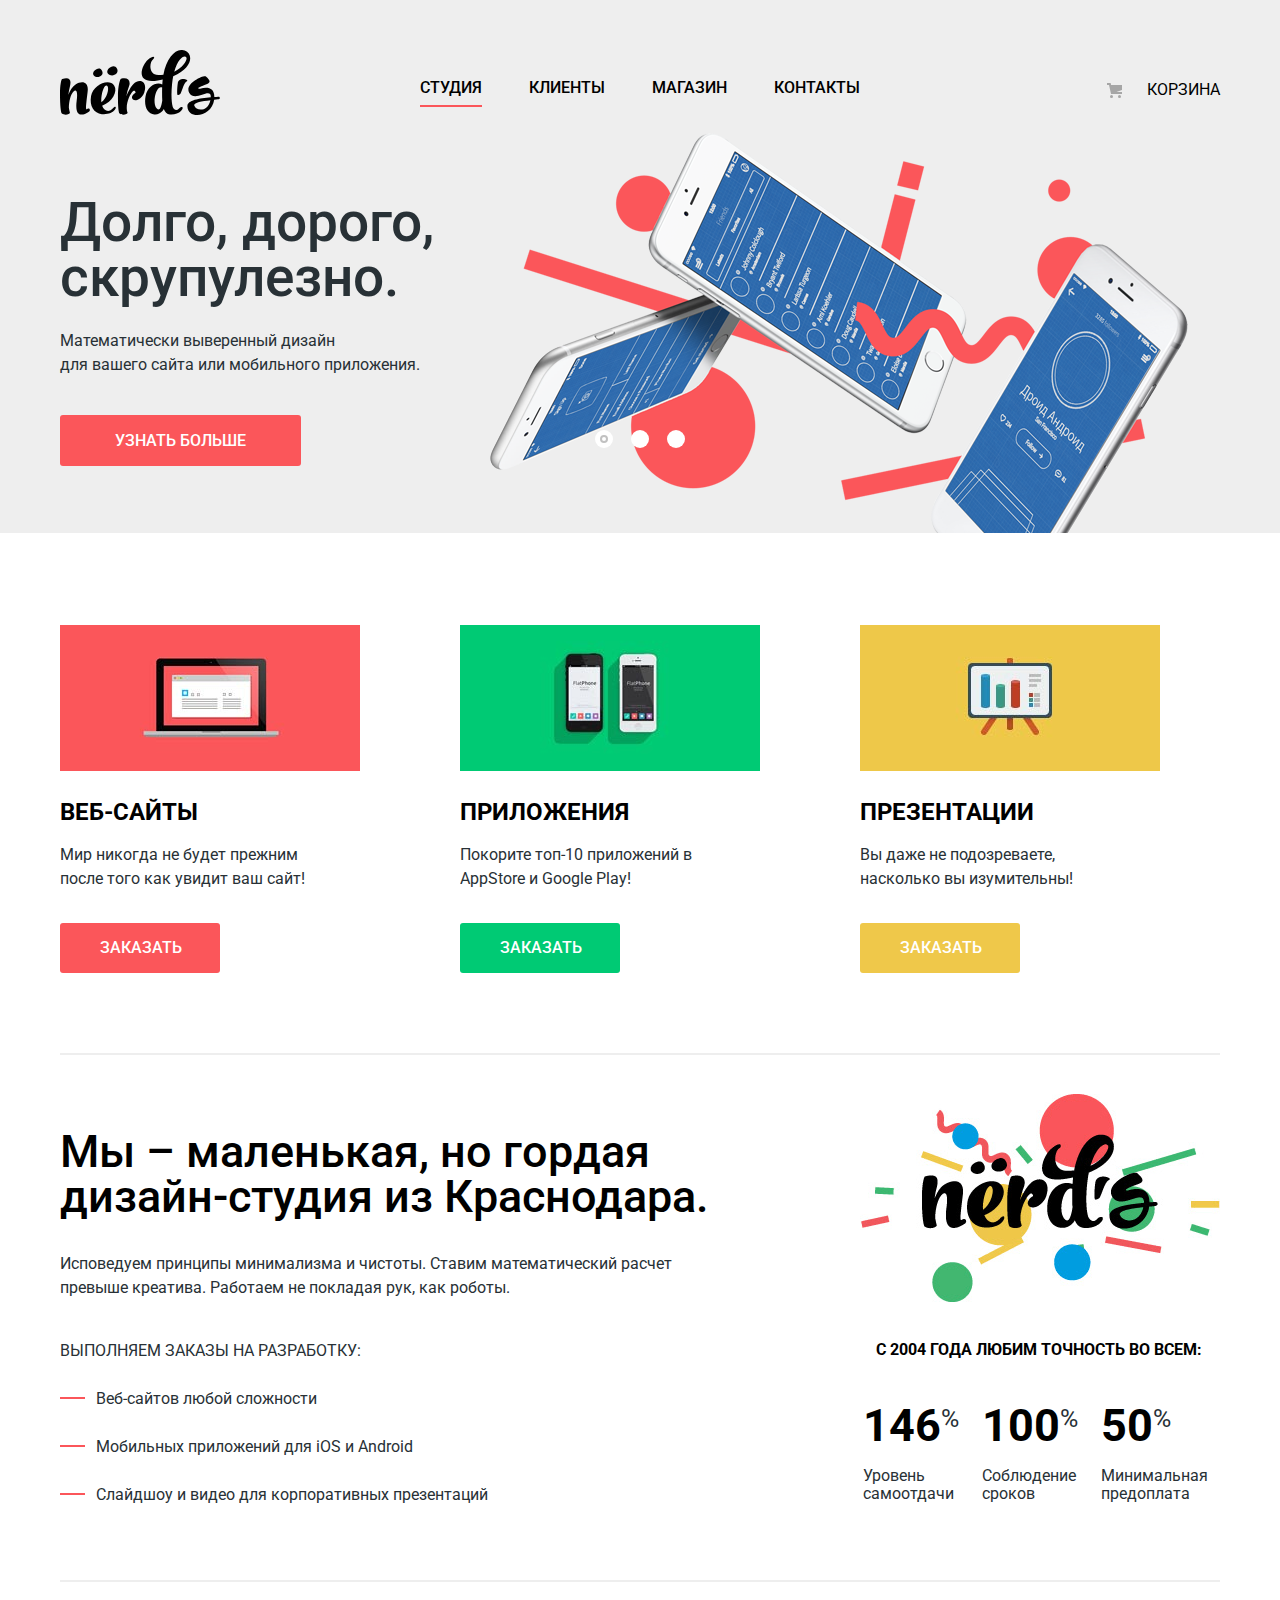
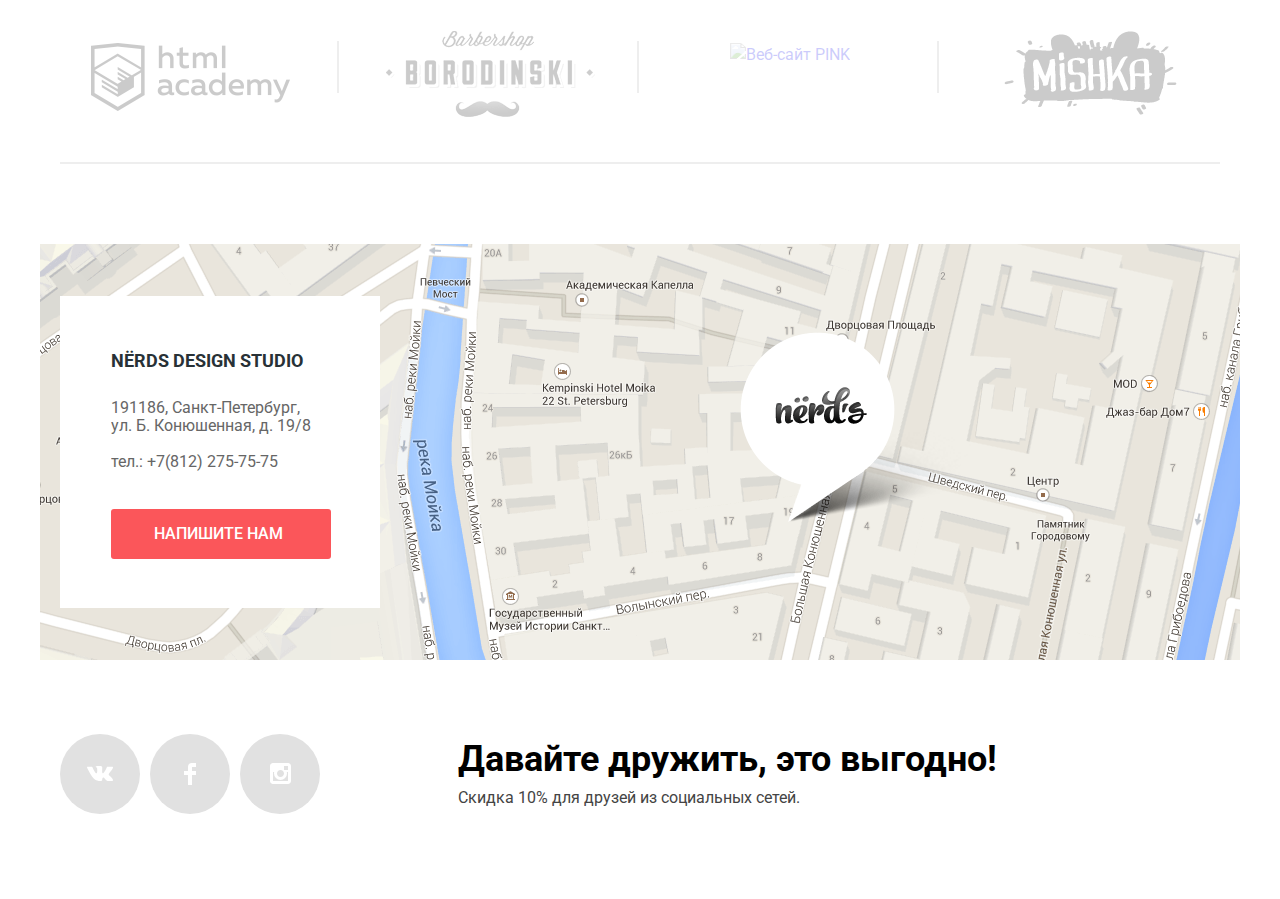
==== commit 043de8ce: "Final3" ====
--- a/index.html
+++ b/index.html
@@ -83,7 +83,7 @@
             <li class="offers__list-item">
               <img class="offers__list-img2" src="img/img-app.jpg" alt="Приложения" width="300" height="146">
               <h3>ПРИЛОЖЕНИЯ</h3>
-              <p class="offers__list-text">Покорите топ-10 приложений в AppStore и Google play!</p>
+              <p class="offers__list-text">Покорите топ-10 приложений в AppStore и Google Play!</p>
               <a href="#" class="offers__list-btn btn">Заказать</a>
             </li>
             <li class="offers__list-item">
@@ -94,7 +94,6 @@
             </li>
           </ul>
         </section>
-
         <section class="about-us">
           <h3 class="visually-hidden">О нас</h3>
           <div class="about-us__delimiter-1">
@@ -159,9 +158,6 @@
     </main>
     <footer class="main-footer">
       <div class="map-wrapper">
-        <iframe class="main-footer__map" src="https://yandex.ru/map-widget/v1/-/CBuuR-sj1C" width="1440" height="416"></iframe>
-      </div>
-      <div class="container">
         <section class="main-footer__address">
           <h3 class="visually-hidden">Контактная информация</h3>
           <span class="main-footer__address-title">Nёrds design studio</span>
@@ -172,7 +168,10 @@
           </p>
           <a class="main-footer__address-btn btn" href="writeus.html" tabindex="0">Напишите нам</a>
         </section>
-        <!-- ЕСТЬ ВОПРОСЫ================================================================================================================================================================================================================= -->
+        <iframe class="main-footer__map" src="https://yandex.ru/map-widget/v1/-/CBuuR-sj1C" width="1200" height="416"></iframe>
+        <div class="pin-wrapeer"></div>
+      </div>
+      <div class="container">
         <div class="main-footer__wrapper">
           <ul class="main-footer__social-list">
             <li class="social-list-item">
--- a/css/style-min.css
+++ b/css/style-min.css
@@ -1 +1 @@
-body{min-width:1200px;margin:0;padding:0;font-family:"Roboto",Tahoma,sans-serif;font-size:16px;line-height:24px;font-weight:400;color:#283136;background-color:#ffffff;-webkit-box-sizing:border-box;box-sizing:border-box}*,*::before,*::after{-webkit-box-sizing:inherit;box-sizing:inherit}a{text-decoration:none}img{max-width:100%;height:auto}.visually-hidden:not(:focus):not(:active),input[type="checkbox"].visually-hidden,input[type="radio"].visually-hidden{position:absolute;width:1px;height:1px;margin:-1px;border:0;padding:0;white-space:nowrap;-webkit-clip-path:inset(100%);clip-path:inset(100%);clip:rect(0 0 0 0);overflow:hidden}.container{width:1200px;margin:0 auto;padding:0 20px}.background-grey{width:100%;background-color:#eeeeee}.main-header{margin-bottom:92px;background-color:#eeeeee}.main-header__main-navigation{display:-webkit-box;display:-ms-flexbox;display:flex;-webkit-box-pack:justify;-ms-flex-pack:justify;justify-content:space-between;padding:0;padding-top:50px;background-color:transparent}.main-header__logo{width:160px;height:65px}.main-header__logo:hover{opacity:0.8}.main-header__logo:active{opacity:0.3}.main-header__site-navigation{display:-webkit-box;display:-ms-flexbox;display:flex;-ms-flex-wrap:wrap;flex-wrap:wrap;-webkit-box-align:center;-ms-flex-align:center;align-items:center;margin:0;padding:0;padding-top:12px;margin-right:31px;width:450px;line-height:30px;font-weight:500;color:#000000;text-transform:uppercase}.main-header__site-navigation li{margin-right:45px}.main-header__site-navigation li:nth-child(4n),.main-header__site-navigation li:last-child{margin-right:0}.site-navigation__a{position:relative;padding-bottom:15px}.actual::after{content:"";position:absolute;top:27px;left:0;width:100%;height:2px;background-color:#fb565a}.main-header__user-navigation{display:-webkit-box;display:-ms-flexbox;display:flex;-webkit-box-pack:end;-ms-flex-pack:end;justify-content:flex-end;max-width:160px;margin:0;padding:0;padding-top:25px}.user-navigation__a{position:relative;padding-left:50px}.user-navigation__a::before{content:"";position:absolute;top:3px;left:10px;min-width:15px;min-height:15px;background-image:url("../img/cart-icon.svg");background-repeat:no-repeat}.main-header__site-navigation,.main-header__user-navigation{list-style:none}.user-navigation__a{line-height:30px;color:#000000;text-transform:uppercase}.main-header__site-navigation a,.main-header__user-navigation a{color:#000000}.main-header__site-navigation a:hover,.main-header__site-navigation a:focus,.main-header__user-navigation a:hover,.main-header__user-navigation a:focus{color:#fb565a}.main-header__site-navigation a:active,.main-header__user-navigation a:active{color:#bebebe}.slider{position:relative}.slider-controls{position:absolute;left:50%;bottom:85px;z-index:100;min-width:88px;height:18px;font-size:0;-webkit-transform:translateX(-50%);-ms-transform:translateX(-50%);transform:translateX(-50%)}.slider-controls label{position:relative;display:inline-block;width:18px;height:18px;margin-right:18px;padding:8px;vertical-align:top;border-radius:50%;cursor:pointer}.slider-controls label:last-child{margin-right:0}.slider-controls label::after{content:"";position:absolute;top:0;left:0;z-index:1;width:18px;height:18px;background:#ffffff;border-radius:50%}.slider-controls .active::before{content:"";position:absolute;left:50%;top:50%;z-index:2;width:8px;height:8px;margin:-4px;background-color:inherit;border:2px solid #c1c1c1;border-radius:50%}.slider-list{margin:0;padding:0;list-style:none}.slider-list__item{display:none;padding:80px 0 80px 0}.slider-list__item:nth-child(1){display:block}.slider-list__item:nth-child(1){background-image:url("../img/slide1.png");background-repeat:no-repeat;background-position:99% 0}.slider-list__item:nth-child(2){background-image:url("../img/slide2.png");background-repeat:no-repeat;background-position:100% 0}.slider-list__item:nth-child(3){background-image:url("../img/slide3.png");background-repeat:no-repeat;background-position:100% 20px}.slider-list__item h3{max-width:600px;margin:0;margin-bottom:24px;font-size:55px;line-height:55px;font-weight:500}.slider-list__item p{margin:0;margin-bottom:52px}.btn{padding:16px 55px;line-height:18px;font-weight:500;color:#ffffff;text-transform:uppercase;background-color:#fb565a;border-radius:3px;cursor:pointer}.btn:hover{background-color:#e74246}.btn:active{background-color:#d7373b;-webkit-box-shadow:0 3px rgba(0,0,0,0.1) inset;box-shadow:0 3px rgba(0,0,0,0.1) inset;color:#e37376}.slider-list__item-btn{min-width:240px}.offers__list-btn{display:block;padding:16px 40px;max-width:160px}.offers__list-item:nth-child(2) a{background-color:#00ca74}.offers__list-item:nth-child(2) a:hover{background-color:#00bc6c}.offers__list-item:nth-child(2) a:active{background-color:#00aa62;color:#37bc83}.offers__list-item:nth-child(3) a{background-color:#efc84a}.offers__list-item:nth-child(3) a:hover{background-color:#eab534}.offers__list-item:nth-child(3) a:active{background-color:#e5a722;color:#ebba52}.filters__btn{width:260px;color:#000000;background-color:#eeeeee;border:none}.filters__btn:hover{color:#000000;background-color:#dfdfdf}.filters__btn:active{background-color:#d5d5d5;color:rgba(0,0,0,0.3);-webkit-box-shadow:inset 3px 3px 0 0 rgba(0,1,1,0.1);box-shadow:inset 3px 3px 0 0 rgba(0,1,1,0.1)}.offers{min-height:430px;border-bottom:2px solid #eeeeee}.offers__list{display:-webkit-box;display:-ms-flexbox;display:flex;-webkit-box-pack:justify;-ms-flex-pack:justify;justify-content:space-between;margin:0;padding:0;width:1100px;min-height:350px;list-style:none}.offers__list-item{width:300px}.offers__list-item img{margin-bottom:19px}.offers__list h3{margin:0 auto;font-size:24px;line-height:30px;font-weight:700;color:#000000}.offers__list-text{width:255px;max-height:50px;margin-bottom:32px;overflow:auto}.about-us{display:-webkit-box;display:-ms-flexbox;display:flex;-webkit-box-pack:justify;-ms-flex-pack:justify;justify-content:space-between;min-height:525px;padding-bottom:59px;border-bottom:2px solid #eeeeee}.about-us__delimiter-1{width:660px}.about-us__delimiter-2{width:360px}.about-us__title{display:inline-block;margin-top:74px;margin-bottom:17px;vertical-align:top;font-size:45px;line-height:45px;font-weight:500;color:#000000}.about-us__delimiter-1 .about-us__p{margin-bottom:39px}.about-us__list-item::before{content:"";position:absolute;top:10px;left:-36px;width:25px;height:2px;background-color:#fb565a}.about-us__list-item{position:relative;margin-top:30px}.about-us__title-ul{text-transform:uppercase}.about-us__list{margin:0;padding:0;padding-left:36px;list-style:none}.about-us__list-item-text{margin:0;margin-top:-6px}.about-us__img{margin-bottom:29px;margin-top:39px}.about-us__text{display:inline-block;margin:0;margin-bottom:31px;padding-left:16px;vertical-align:top;font-weight:700;color:#000000;text-transform:uppercase}.indicators{width:360px}.indicators__data{padding-right:20px;padding-bottom:16px;width:120px;line-height:18px}.indicators__numeric{font-size:45px;line-height:45px;font-weight:700;color:#000000}.indicators__percent{font-size:25px;line-height:45px;vertical-align:30%}.clientage{min-height:182px;margin-bottom:80px;border-bottom:2px solid #eeeeee}.clientage__list{display:-webkit-box;display:-ms-flexbox;display:flex;-ms-flex-wrap:wrap;flex-wrap:wrap;margin:0 auto;padding:0;padding-top:60px;list-style:none}.clientage__list-item{position:relative;width:260px;min-height:95px;margin-right:40px;margin-bottom:23px;text-align:center}.clientage__list-item::after{content:"";position:absolute;top:10px;right:-19px;width:2px;height:52px;background-color:#eeeeee}.clientage__list-item:nth-child(4n){margin-right:0}.clientage__list-item:nth-child(4n)::after,.clientage__list-item:last-child::after{display:none}.clientage__list-item-logo1,.clientage__list-item-logo2,.clientage__list-item-logo3,.clientage__list-item-logo4{opacity:0.2}.clientage__list-item-logo1:hover,.clientage__list-item-logo2:hover,.clientage__list-item-logo3:hover,.clientage__list-item-logo4:hover{opacity:1}.clientage__list-item-logo1:focus,.clientage__list-item-logo2:focus,.clientage__list-item-logo3:focus,.clientage__list-item-logo4:focus{opacity:1}.clientage__list-item-logo1:active,.clientage__list-item-logo2:active,.clientage__list-item-logo3:active,.clientage__list-item-logo4:active{opacity:0.1}.main-footer{position:relative}.map-wrapper{width:100%;min-height:416px;margin-bottom:60px;background-image:url("../img/pin-and-map.png");background-repeat:no-repeat}.main-footer__map{border:0}.main-footer__address{position:absolute;top:53px;left:-15px;display:-webkit-box;display:-ms-flexbox;display:flex;-webkit-box-orient:vertical;-webkit-box-direction:normal;-ms-flex-direction:column;flex-direction:column;width:320px;min-height:310px;padding:49px 51px;margin-left:120px;background-color:#ffffff}.main-footer__address-title{display:inline-block;margin-bottom:23px;vertical-align:top;font-size:18px;line-height:30px;font-weight:700;text-transform:uppercase}.main-footer__address-text{display:-webkit-box;display:-ms-flexbox;display:flex;-webkit-box-orient:vertical;-webkit-box-direction:normal;-ms-flex-direction:column;flex-direction:column;margin:0;padding:0;max-width:220px;max-height:115px;line-height:18px;color:#666666;overflow:auto}.main-footer__address-phone{display:inline-block;margin-top:18px;margin-bottom:38px;vertical-align:top}.main-footer__address-btn{padding:16px 43px;min-width:220px;text-transform:uppercase}.main-footer__social-list{display:-webkit-box;display:-ms-flexbox;display:flex;-ms-flex-wrap:wrap;flex-wrap:wrap;-webkit-box-pack:justify;-ms-flex-pack:justify;justify-content:space-between;width:260px;padding:0;margin:0;margin-right:138px;min-height:80px;list-style:none}.social-list-item{margin-bottom:10px}.social-button{display:-webkit-box;display:-ms-flexbox;display:flex;-ms-flex-wrap:wrap;flex-wrap:wrap;-webkit-box-pack:center;-ms-flex-pack:center;justify-content:center;-webkit-box-align:center;-ms-flex-align:center;align-items:center;width:80px;height:80px;border-radius:50%;background-color:#e1e1e1 }.social-button:last-child{margin-right:0}.social-button svg{text-align:center}.social-button:hover,.socail-button:focus{background-color:#e74246}.social-button:active{background-color:#d7373b}.social-button:active path{fill:#e37376}.main-footer__wrapper{display:-webkit-box;display:-ms-flexbox;display:flex;margin-bottom:75px}.main-footer__text{display:-webkit-box;display:-ms-flexbox;display:flex;-webkit-box-orient:vertical;-webkit-box-direction:normal;-ms-flex-direction:column;flex-direction:column;padding-top:7px}.main-footer__tagline{margin-bottom:10px;font-size:36px;line-height:36px;font-weight:700;color:#000000}.main-footer__sale{line-height:22px;color:#444444}@-webkit-keyframes bounce{0{-webkit-transform:rotateY(45deg);transform:rotateY(45deg)}100%{-webkit-transform:translateY(0);transform:translateY(0)}}@keyframes bounce{0{-webkit-transform:rotateY(45deg);transform:rotateY(45deg)}100%{-webkit-transform:translateY(0);transform:translateY(0)}}@-webkit-keyframes shake{0,100%{-webkit-transform:translateX(0);transform:translateX(0)}10%,30%,50%,70%,90%{-webkit-transform:translateX(-10px);transform:translateX(-10px)}20%,40%,60%,80%{-webkit-transform:translateX(10px);transform:translateX(10px)}}@keyframes shake{0,100%{-webkit-transform:translateX(0);transform:translateX(0)}10%,30%,50%,70%,90%{-webkit-transform:translateX(-10px);transform:translateX(-10px)}20%,40%,60%,80%{-webkit-transform:translateX(10px);transform:translateX(10px)}}.modal{display:-webkit-box;display:-ms-flexbox;display:flex;-ms-flex-wrap:wrap;flex-wrap:wrap;width:960px;min-height:590px;padding:75px 100px;margin-left:-480px;background-color:#ffffff;-webkit-box-shadow:20px 20px 40px 0 rgba(0,1,1,0.5);box-shadow:20px 20px 40px 0 rgba(0,1,1,0.5)}.modal-feedback{position:fixed;top:125px;left:50%;display:none}.modal-show{display:block;-webkit-animation:bounce 0.5s;animation:bounce 0.5s}.modal-error{-webkit-animation:shake 0.5s;animation:shake 0.5s}.modal__form{display:-webkit-box;display:-ms-flexbox;display:flex;-ms-flex-wrap:wrap;flex-wrap:wrap;-webkit-box-pack:justify;-ms-flex-pack:justify;justify-content:space-between}.modal__title{display:block;width:100%;margin:0;margin-bottom:50px;font-size:45px;line-height:45px;font-weight:500;color:#000000}.modal__form p{width:360px;margin:0;margin-bottom:35px;line-height:18px;font-weight:700;color:#000000}.modal__form p:nth-child(3){width:100%}.modal__label{display:inline-block;margin-bottom:10px;vertical-align:top}.modal input{width:360px;min-height:50px;padding:17px 16px}.modal textarea{width:760px;min-height:120px;padding:15px}.modal input,.modal textarea{border:2px solid #d7dcde}.modal input:hover,.modal textarea:hover{border:2px solid #b4b9bb}.modal input:focus,.modal textarea:focus{border:2px solid #000000}.modal input,.modal textarea{outline:0}.modal__input:invalid{border:2px solid #e74246}.modal__btn{width:260px;min-height:50px;border:0}.modal__close{position:absolute;top:78px;right:90px;width:21px;height:21px;font-size:0;background-color:transparent;border:0;cursor:pointer}.modal__close::before,.modal__close::after{content:"";position:absolute;top:9px;right:0;width:19px;height:3px;background-color:#fecccd}.modal__close::before{-webkit-transform:rotate(45deg);-ms-transform:rotate(45deg);transform:rotate(45deg)}.modal__close::after{-webkit-transform:rotate(-45deg);-ms-transform:rotate(-45deg);transform:rotate(-45deg)}.modal__close:hover::before,.modal__close:hover::after{background-color:#fb565a}.modal__close:active::before,.modal__close:active::after{background-color:#ffeeee}.inner-page .main-header{margin-bottom:49px}.inner-page .main-header__main-navigation{padding-top:50px;margin-bottom:72px}.inner-page__main-header__h1{display:block;width:750px;margin:0;margin-left:218px;padding-bottom:108px;font-size:55px;line-height:55px;font-weight:500;color:#000000}.inner-page__main-wrapper{display:-webkit-box;display:-ms-flexbox;display:flex}.filters{width:260px;margin-right:140px}.filters__range-filter{width:260px;margin-top:48px;margin-bottom:55px}.range-controls{position:relative;min-height:80px;margin-bottom:15px;padding-top:39px;padding-left:20px;padding-right:20px;background-color:#eeeeee;border-radius:5px}.range-controls .scale{height:2px;background-color:#d7dcde}.range-controls .bar{width:70%;height:2px;background:#00ca74}.range-controls .toggle{position:absolute;top:31px;left:0;width:4px;height:4px;padding:0;background-color:#ababab ;border:8px solid #ffffff;-webkit-box-shadow:0 2px 1px 0 #cfcfcf;box-shadow:0 2px 1px 0 #cfcfcf;border-radius:50%;-webkit-box-sizing:content-box;box-sizing:content-box;cursor:pointer}.range-controls .toggle-min{top:30px;left:18px}.range-controls .toggle-max{top:30px;left:160px}.price-controls{width:260px;font-size:0}.price-controls label{display:inline-block;vertical-align:top;font-size:16px;text-transform:uppercase}.min-price__text{padding-left:2px}.min-price{margin-right:31px}.max-price__text{padding-top:5px}.price-controls input{width:80px;padding:10px 13px;margin-left:8px;font-family:"Roboto",Arial,sans-serif;font-size:16px;text-align:center;color:#283136;border:none;border-radius:5px;background-color:#eeeeee}.price-controls .max-price{text-align:right}.max-price input{margin-left:6px}.checkbox{position:relative;padding-left:38px;padding-top:2px;cursor:pointer}.net-list__item{margin:0;margin-bottom:10px}.net-list__item label{display:inline-block;vertical-align:top}.adaptive:hover,.fix:hover,.rubber:hover{color:#000000}.checkbox input[type="radio"] + .checkbox-indicator{position:absolute;top:-1px;left:2px;width:25px;height:25px;border:4px solid #b8b8b8;border-radius:50%}.checkbox input[type="checkbox"] + .checkbox-indicator{position:absolute;top:-1px;left:2px;width:22px;height:22px;background-image:url(../img/checkbox-off.svg);opacity:0.5}.checkbox input[type="radio"]:focus + .checkbox-indicator,.checkbox input[type="checkbox"]:focus + .checkbox-indicator{border-color:#4d4d4d;outline:thin dotted;outline:5px auto -webkit-focus-ring-color}.checkbox input[type="radio"]:checked + .checkbox-indicator{}.checkbox input[type="radio"]:hover + .checkbox-indicator{border-color:#4d4d4d}.checkbox input[type="radio"]:checked + .checkbox-indicator::before{content:"";position:absolute;top:4px;left:4.5px;width:9px;height:9px;background-color:#b8b8b8;border-radius:50%}.checkbox input[type="radio"]:focus + .checkbox-indicator::before{content:"";position:absolute;top:4px;left:4.5px;width:9px;height:9px;background-color:#4d4d4d;border-radius:50%}.checkbox input[type="radio"]:checked:hover + .checkbox-indicator::before{content:"";position:absolute;top:4px;left:4.5px;width:9px;height:9px;background-color:#4d4d4d;border-radius:50%}.net-list__item input[type="checkbox"]:disabled + label,.especially-list__item input[type="checkbox"]:disabled + label{opacity:0.3}.checkbox input[type="checkbox"]:checked + .checkbox-indicator{position:absolute;top:-1px;left:2px;width:27px;height:27px;background-image:url(../img/checkbox-on.svg);background-repeat:no-repeat;opacity:0.4}.checkbox input[type="checkbox"]:hover + .checkbox-indicator{opacity:1}.filters__price,.filters__net,.filters__especially{margin:0;padding:0;font-size:18px;line-height:30px;font-weight:700;color:#000000;text-transform:uppercase}.filters__price{padding-top:5px;letter-spacing:1px}.filters__net{padding-left:2px;margin-bottom:13px}.filters__especially{margin-bottom:13px}.filters__net-list,.filters__especially-list{margin:0;padding:0;list-style:none}.filters__net-list{margin-bottom:45px}.net-list__item{margin-bottom:16px}.especially-list__item{margin-bottom:16px}.filters__especially-list{margin-bottom:47px}.filters label{line-height:20px}.filters__btn{line-height:18px;font-weight:500;color:#000000;text-transform:uppercase}.sorting-wrapper{display:-webkit-box;display:-ms-flexbox;display:flex;-ms-flex-wrap:wrap;flex-wrap:wrap;-webkit-box-align:baseline;-ms-flex-align:baseline;align-items:baseline;min-width:760px;margin-bottom:51px;text-transform:uppercase}.sorting-wrapper p{margin:0}.sorting{padding-top:3px;font-size:18px;line-height:30px;font-weight:700;color:#000000}.sorting-value-wrapper{display:-webkit-box;display:-ms-flexbox;display:flex;-ms-flex-wrap:wrap;flex-wrap:wrap;-webkit-box-pack:justify;-ms-flex-pack:justify;justify-content:space-between;width:280px;margin-left:267px;margin-right:38px}.sorting-value-wrapper a:nth-child(3n){margin-right:0}.sorting-value-wrapper a:last-child{margin-right:9px}.by-price,.by-type,.by-name{opacity:0.3;font-size:14px;line-height:18px;color:#000000;cursor:pointer}.by-type,.by-name{opacity:0.25}.by-price:hover,.by-price:focus,.by-type:hover,.by-type:focus,.by-name:hover,.by-name:focus{opacity:0.6}.by-price:active,.by-type:active,.by-name:active{opacity:1}.sorting-wrapper .current{opacity:1}.descendingly,.ascendingly{display:block;width:11px;height:10px}.descendingly{margin-right:14px}.ascendingly{margin-right:5px}.descendingly svg,.ascendingly svg{opacity:0.2}.current svg{opacity:1}.descendingly svg:hover,.descendingly svg:focus,.ascendingly svg:hover,.descendingly svg:focus{opacity:0.6}.descendingly svg:active,.ascendingly svg:active{opacity:1}.products{display:-webkit-box;display:-ms-flexbox;display:flex;-webkit-box-orient:vertical;-webkit-box-direction:normal;-ms-flex-direction:column;flex-direction:column;margin-bottom:27px}.products__list{display:-webkit-box;display:-ms-flexbox;display:flex;-ms-flex-wrap:wrap;flex-wrap:wrap;margin:0;padding:0;width:760px;list-style:none}.products__list-item{position:relative;width:360px;margin-right:40px;margin-bottom:27px;padding-top:40px}.products__list-item::before{content:url(../img/browser-icon.png);position:absolute;top:0;left:0;width:360px;height:40px}.products__list-item:hover::before,.products__list-item:focus::before{content:url(../img/browser-hover.png);position:absolute;top:0;left:0;width:360px;height:40px}.products__list-item:nth-child(2n){margin-right:0}.hover__wrapper{display:none}.products__list-item:hover .hover__wrapper,.products__list-item:focus .hover__wrapper{display:block}.hover{position:absolute;top:385px;left:0;display:-webkit-box;display:-ms-flexbox;display:flex;-webkit-box-orient:vertical;-webkit-box-direction:normal;-ms-flex-direction:column;flex-direction:column;-webkit-box-pack:center;-ms-flex-pack:center;justify-content:center;-webkit-box-align:center;-ms-flex-align:center;align-items:center;width:360px;min-height:230px;height:231px;background-color:#eeeeee}.hover__title{margin:0;margin-bottom:20px;font-size:18px;line-height:30px;font-weight:700;color:#000000;text-transform:uppercase}.hover__text{margin:0 78px;margin-bottom:30px;width:200px;height:55px;line-height:18px;color:#666666;text-align:center;overflow:auto}.paggination-list{display:-webkit-box;display:-ms-flexbox;display:flex;-ms-flex-wrap:wrap;flex-wrap:wrap;margin:0;padding:0;margin-left:400px;margin-bottom:60px;font-weight:500;list-style:none}.paggination-list__item{margin-right:12px}.paggination-list__item:last-child{margin-right:0}.paggination-list__item-number{display:block;padding:14px 21px;background-color:#eeeeee;line-height:18px;color:#000000}.paggination-list__item-number:hover,.paggination-list__item-number:focus{background-color:#dfdfdf;color:#000000}.paggination-list__item-number:active{background-color:#d5d5d5;color:#b0b0b0}.paggination-list__item-nextpage{display:block;min-width:260px;padding:16px 79px;text-align:center;background-color:#eeeeee;line-height:18px;text-transform:uppercase;color:#000000}.paggination-list__item-nextpage:hover,.paggination-list__item-nextpage:focus{background-color:#dfdfdf;color:#000000}.paggination-list__item-nextpage:active{background-color:#d5d5d5;color:#b0b0b0}.paggination-list__item .current{padding:12px 19px;background-color:#ffffff;border:3px solid #dbdbdb}
+body{margin:0 auto;padding:0;font-family:"Roboto",Tahoma,sans-serif;font-size:16px;line-height:24px;font-weight:400;color:#283136;background-color:#fff;-webkit-box-sizing:border-box;box-sizing:border-box}*,*::before,*::after{-webkit-box-sizing:inherit;box-sizing:inherit}a{text-decoration:none}img{max-width:100%;height:auto}.visually-hidden:not(:focus):not(:active),input[type="checkbox"].visually-hidden,input[type="radio"].visually-hidden{position:absolute;width:1px;height:1px;margin:-1px;border:0;padding:0;white-space:nowrap;-webkit-clip-path:inset(100%);clip-path:inset(100%);clip:rect(0 0 0 0);overflow:hidden}.container{max-width:1200px;margin:0 auto;padding:0 20px}.background-grey{width:100%;background-color:#eee}.main-header{margin-bottom:92px;background-color:#eee}.main-header__main-navigation{display:-webkit-box;display:-ms-flexbox;display:flex;-webkit-box-pack:justify;-ms-flex-pack:justify;justify-content:space-between;padding:0;padding-top:50px;background-color:transparent}.main-header__logo{width:160px;height:65px}.main-header__logo:hover{opacity:.8}.main-header__logo:active{opacity:.3}.main-header__site-navigation{display:-webkit-box;display:-ms-flexbox;display:flex;-ms-flex-wrap:wrap;flex-wrap:wrap;-webkit-box-align:center;-ms-flex-align:center;align-items:center;margin:0;padding:0;padding-top:10px;margin-right:31px;width:452px;line-height:30px;font-weight:500;color:#000;text-transform:uppercase}.main-header__site-navigation li{padding-left:3px;margin-right:44px}.main-header__site-navigation li:nth-child(4n),.main-header__site-navigation li:last-child{margin-right:0}.site-navigation__a{position:relative;padding-bottom:15px}.actual::after{content:"";position:absolute;top:27px;left:0;width:100%;height:2px;background-color:#fb565a}.main-header__user-navigation{display:-webkit-box;display:-ms-flexbox;display:flex;-webkit-box-pack:end;-ms-flex-pack:end;justify-content:flex-end;max-width:160px;margin:0;padding:0;padding-top:25px}.user-navigation__a{position:relative;padding-left:50px}.user-navigation__a::before{content:"";position:absolute;top:3px;left:10px;min-width:15px;min-height:15px;background-image:url(../img/cart-icon.svg);background-repeat:no-repeat}.main-header__site-navigation,.main-header__user-navigation{list-style:none}.user-navigation__a{line-height:30px;color:#000;text-transform:uppercase}.main-header__site-navigation a,.main-header__user-navigation a{color:#000}.main-header__site-navigation a:hover,.main-header__site-navigation a:focus,.main-header__user-navigation a:hover,.main-header__user-navigation a:focus{color:#fb565a}.main-header__site-navigation a:active,.main-header__user-navigation a:active{color:#bebebe}.slider{position:relative}.slider-controls{position:absolute;left:50%;bottom:85px;z-index:100;min-width:88px;height:18px;font-size:0;-webkit-transform:translateX(-50%);-ms-transform:translateX(-50%);transform:translateX(-50%)}.slider-controls label{position:relative;display:inline-block;width:18px;height:18px;margin-right:18px;padding:8px;vertical-align:top;border-radius:50%;cursor:pointer}.slider-controls label:last-child{margin-right:0}.slider-controls label::after{content:"";position:absolute;top:0;left:0;z-index:1;width:18px;height:18px;background:#fff;border-radius:50%}.slider-controls .active::before{content:"";position:absolute;left:50%;top:50%;z-index:2;width:8px;height:8px;margin:-4px;background-color:inherit;border:2px solid #c1c1c1;border-radius:50%}.slider-list{margin:0;padding:0;list-style:none}.slider-list__item{display:none;padding:80px 0 80px 0}.slider-list__item:nth-child(1){display:block}.slider-list__item:nth-child(1){background-image:url(../img/slide1.png);background-repeat:no-repeat;background-position:99% 0}.slider-list__item:nth-child(2){background-image:url(../img/slide2.png);background-repeat:no-repeat;background-position:100% 0}.slider-list__item:nth-child(3){background-image:url(../img/slide3.png);background-repeat:no-repeat;background-position:100% 20px}.slider-list__item h3{max-width:600px;margin:0;margin-bottom:24px;font-size:55px;line-height:55px;font-weight:500}.slider-list__item p{margin:0;margin-bottom:52px}.btn{padding:16px 55px;line-height:18px;font-weight:500;color:#fff;text-transform:uppercase;background-color:#fb565a;border-radius:3px;cursor:pointer}.btn:hover{background-color:#e74246}.btn:active{background-color:#d7373b;-webkit-box-shadow:0 3px rgba(0,0,0,.1) inset;box-shadow:0 3px rgba(0,0,0,.1) inset;color:#e37376}.slider-list__item-btn{min-width:240px}.offers__list-btn{display:block;padding:16px 40px;max-width:160px}.offers__list-item:nth-child(2) a{background-color:#00ca74}.offers__list-item:nth-child(2) a:hover{background-color:#00bc6c}.offers__list-item:nth-child(2) a:active{background-color:#00aa62;color:#37bc83}.offers__list-item:nth-child(3) a{background-color:#efc84a}.offers__list-item:nth-child(3) a:hover{background-color:#eab534}.offers__list-item:nth-child(3) a:active{background-color:#e5a722;color:#ebba52}.filters__btn{width:260px;color:#000;background-color:#eee;border:none}.filters__btn:hover{color:#000;background-color:#dfdfdf}.filters__btn:active{background-color:#d5d5d5;color:rgba(0,0,0,.3);-webkit-box-shadow:inset 3px 3px 0 0 rgba(0,1,1,.1);box-shadow:inset 3px 3px 0 0 rgba(0,1,1,.1)}.offers{min-height:430px;border-bottom:2px solid #eee}.offers__list{display:-webkit-box;display:-ms-flexbox;display:flex;-webkit-box-pack:justify;-ms-flex-pack:justify;justify-content:space-between;margin:0;padding:0;width:1100px;min-height:350px;list-style:none}.offers__list-item{width:300px}.offers__list-item img{margin-bottom:19px}.offers__list h3{margin:0 auto;font-size:24px;line-height:30px;font-weight:700;color:#000}.offers__list-text{width:255px;max-height:50px;margin-bottom:32px;overflow:auto}.about-us{display:-webkit-box;display:-ms-flexbox;display:flex;-webkit-box-pack:justify;-ms-flex-pack:justify;justify-content:space-between;min-height:525px;padding-bottom:59px;border-bottom:2px solid #eee}.about-us__delimiter-1{width:660px}.about-us__delimiter-2{width:360px}.about-us__title{display:inline-block;margin-top:74px;margin-bottom:17px;vertical-align:top;font-size:45px;line-height:45px;font-weight:500;color:#000}.about-us__delimiter-1 .about-us__p{margin-bottom:39px}.about-us__list-item::before{content:"";position:absolute;top:10px;left:-36px;width:25px;height:2px;background-color:#fb565a}.about-us__list-item{position:relative;margin-top:30px}.about-us__title-ul{text-transform:uppercase}.about-us__list{margin:0;padding:0;padding-left:36px;list-style:none}.about-us__list-item-text{margin:0;margin-top:-6px}.about-us__img{margin-bottom:29px;margin-top:39px}.about-us__text{display:inline-block;margin:0;margin-bottom:31px;padding-left:16px;vertical-align:top;font-weight:700;color:#000;text-transform:uppercase}.indicators{width:360px}.indicators__data{padding-right:20px;padding-bottom:16px;width:120px;line-height:18px}.indicators__numeric{font-size:45px;line-height:45px;font-weight:700;color:#000}.indicators__percent{font-size:25px;line-height:45px;vertical-align:30%}.clientage{min-height:182px;margin-bottom:80px;border-bottom:2px solid #eee}.clientage__list{display:-webkit-box;display:-ms-flexbox;display:flex;-ms-flex-wrap:wrap;flex-wrap:wrap;margin:0 auto;padding:0;padding-top:49px;list-style:none}.clientage__list-item{position:relative;width:260px;min-height:95px;margin-right:40px;margin-bottom:23px;text-align:center}.clientage__list-item::after{content:"";position:absolute;top:10px;right:-19px;width:2px;height:52px;background-color:#eee}.clientage__list-item:nth-child(4n){margin-right:0}.clientage__list-item:nth-child(4n)::after,.clientage__list-item:last-child::after{display:none}.clientage__list-item-logo1,.clientage__list-item-logo3{padding-top:12px}.clientage__list-item-logo1,.clientage__list-item-logo2,.clientage__list-item-logo3,.clientage__list-item-logo4{opacity:.2}.clientage__list-item-logo1:hover,.clientage__list-item-logo2:hover,.clientage__list-item-logo3:hover,.clientage__list-item-logo4:hover{opacity:1}.clientage__list-item-logo1:focus,.clientage__list-item-logo2:focus,.clientage__list-item-logo3:focus,.clientage__list-item-logo4:focus{opacity:1}.clientage__list-item-logo1:active,.clientage__list-item-logo2:active,.clientage__list-item-logo3:active,.clientage__list-item-logo4:active{opacity:.1}.main-footer{position:relative}.map-wrapper{position:relative;margin:0 auto;width:1200px;min-height:416px;margin-bottom:67px;background-image:url(../img/map.png);background-repeat:no-repeat;background-position:top center;z-index:1}.pin-wrapeer{position:absolute;top:88px;left:700px;width:231px;height:190px;background-image:url(../img/pin.png);background-repeat:no-repeat;z-index:2}.main-footer__map{position:relative;margin:0 auto;width:1200px;background-size:cover;border:0;z-index:3}.main-footer__address{position:absolute;top:52px;left:20px;display:-webkit-box;display:-ms-flexbox;display:flex;-webkit-box-orient:vertical;-webkit-box-direction:normal;-ms-flex-direction:column;flex-direction:column;width:320px;min-height:310px;padding:49px 51px;background-color:#fff;z-index:5}.main-footer__address-title{display:inline-block;margin-bottom:23px;margin-top:1px;vertical-align:top;font-size:18px;line-height:30px;font-weight:700;text-transform:uppercase}.main-footer__address-text{display:-webkit-box;display:-ms-flexbox;display:flex;-webkit-box-orient:vertical;-webkit-box-direction:normal;-ms-flex-direction:column;flex-direction:column;margin:0;padding:0;max-width:220px;max-height:110px;line-height:18px;color:#666;overflow:auto}.main-footer__address-phone{display:inline-block;margin-top:18px;margin-bottom:38px;vertical-align:top}.main-footer__address-btn{padding:16px 43px;min-width:220px;text-transform:uppercase}.main-footer__social-list{display:-webkit-box;display:-ms-flexbox;display:flex;-ms-flex-wrap:wrap;flex-wrap:wrap;-webkit-box-pack:justify;-ms-flex-pack:justify;justify-content:space-between;width:260px;padding:0;margin:0;margin-right:138px;min-height:80px;list-style:none}.social-list-item{margin-bottom:10px}.social-button{display:-webkit-box;display:-ms-flexbox;display:flex;-ms-flex-wrap:wrap;flex-wrap:wrap;-webkit-box-pack:center;-ms-flex-pack:center;justify-content:center;-webkit-box-align:center;-ms-flex-align:center;align-items:center;width:80px;height:80px;border-radius:50%;background-color:#e1e1e1}.social-button:last-child{margin-right:0}.social-button svg{text-align:center}.social-button:hover,.socail-button:focus{background-color:#e74246}.social-button:active{background-color:#d7373b}.social-button:active path{fill:#e37376}.main-footer__wrapper{display:-webkit-box;display:-ms-flexbox;display:flex;margin-bottom:75px}.main-footer__text{display:-webkit-box;display:-ms-flexbox;display:flex;-webkit-box-orient:vertical;-webkit-box-direction:normal;-ms-flex-direction:column;flex-direction:column;padding-top:7px}.main-footer__tagline{margin-bottom:10px;font-size:36px;line-height:36px;font-weight:700;color:#000}.main-footer__sale{line-height:22px;color:#444}@-webkit-keyframes bounce{0%{-webkit-transform:rotateY(45deg);transform:rotateY(45deg)}100%{-webkit-transform:translateY(0);transform:translateY(0)}}@keyframes bounce{0%{-webkit-transform:rotateY(45deg);transform:rotateY(45deg)}100%{-webkit-transform:translateY(0);transform:translateY(0)}}@-webkit-keyframes shake{0%,100%{-webkit-transform:translateX(0);transform:translateX(0)}10%,30%,50%,70%,90%{-webkit-transform:translateX(-10px);transform:translateX(-10px)}20%,40%,60%,80%{-webkit-transform:translateX(10px);transform:translateX(10px)}}@keyframes shake{0%,100%{-webkit-transform:translateX(0);transform:translateX(0)}10%,30%,50%,70%,90%{-webkit-transform:translateX(-10px);transform:translateX(-10px)}20%,40%,60%,80%{-webkit-transform:translateX(10px);transform:translateX(10px)}}.modal{display:-webkit-box;display:-ms-flexbox;display:flex;-ms-flex-wrap:wrap;flex-wrap:wrap;width:960px;min-height:590px;padding:75px 100px;margin-left:-480px;background-color:#fff;-webkit-box-shadow:20px 20px 40px 0 rgba(0,1,1,.5);box-shadow:20px 20px 40px 0 rgba(0,1,1,.5);z-index:6}.modal-feedback{position:fixed;top:125px;left:50%;display:none}.modal-show{display:block;-webkit-animation:bounce 0.5s;animation:bounce 0.5s}.modal-error{-webkit-animation:shake 0.5s;animation:shake 0.5s}.modal__form{display:-webkit-box;display:-ms-flexbox;display:flex;-ms-flex-wrap:wrap;flex-wrap:wrap;-webkit-box-pack:justify;-ms-flex-pack:justify;justify-content:space-between}.modal__title{display:block;width:100%;margin:0;margin-bottom:50px;font-size:45px;line-height:45px;font-weight:500;color:#000}.modal__form p{width:360px;margin:0;margin-bottom:35px;line-height:18px;font-weight:700;color:#000}.modal__form p:nth-child(3){width:100%}.modal__label{display:inline-block;margin-bottom:10px;vertical-align:top}.modal input{width:360px;min-height:50px;padding:17px 16px}.modal textarea{width:760px;min-height:120px;padding:15px}.modal input,.modal textarea{border:2px solid #d7dcde}.modal input:hover,.modal textarea:hover{border:2px solid #b4b9bb}.modal input:focus,.modal textarea:focus{border:2px solid #000}.modal input,.modal textarea{outline:0}.modal__input:invalid{border:2px solid #e74246}.modal__btn{width:260px;min-height:50px;border:0}.modal__close{position:absolute;top:78px;right:90px;width:21px;height:21px;font-size:0;background-color:transparent;border:0;cursor:pointer}.modal__close::before,.modal__close::after{content:"";position:absolute;top:9px;right:0;width:19px;height:3px;background-color:#fecccd}.modal__close::before{-webkit-transform:rotate(45deg);-ms-transform:rotate(45deg);transform:rotate(45deg)}.modal__close::after{-webkit-transform:rotate(-45deg);-ms-transform:rotate(-45deg);transform:rotate(-45deg)}.modal__close:hover::before,.modal__close:hover::after{background-color:#fb565a}.modal__close:active::before,.modal__close:active::after{background-color:#fee}.inner-page .main-header{margin-bottom:49px}.inner-page .main-header__main-navigation{padding-top:50px;margin-bottom:72px}.inner-page__main-header__h1{display:block;width:750px;margin:0;margin-left:216px;padding-bottom:108px;font-size:55px;line-height:55px;font-weight:500;color:#000}.inner-page__main-wrapper{display:-webkit-box;display:-ms-flexbox;display:flex}.filters{width:260px;margin-right:140px}.filters__range-filter{width:260px;margin-top:48px;margin-bottom:55px}.range-controls{position:relative;min-height:80px;margin-bottom:15px;padding-top:39px;padding-left:20px;padding-right:20px;background-color:#eee;border-radius:5px}.range-controls .scale{height:2px;background-color:#d7dcde}.range-controls .bar{width:70%;height:2px;background:#00ca74}.range-controls .toggle{position:absolute;top:31px;left:0;width:4px;height:4px;padding:0;background-color:#ababab;border:8px solid #fff;-webkit-box-shadow:0 2px 1px 0 #cfcfcf;box-shadow:0 2px 1px 0 #cfcfcf;border-radius:50%;-webkit-box-sizing:content-box;box-sizing:content-box;cursor:pointer}.range-controls .toggle-min{top:30px;left:18px}.range-controls .toggle-max{top:30px;left:160px}.price-controls{width:260px;font-size:0}.price-controls label{display:inline-block;vertical-align:top;font-size:16px;text-transform:uppercase}.min-price__text{padding-left:2px}.min-price{margin-right:31px}.max-price__text{padding-top:5px}.price-controls input{width:80px;padding:10px 13px;margin-left:8px;font-family:"Roboto",Arial,sans-serif;font-size:16px;text-align:center;color:#283136;border:none;border-radius:5px;background-color:#eee}.price-controls .max-price{text-align:right}.max-price input{margin-left:6px}.checkbox{position:relative;padding-left:38px;padding-top:2px;cursor:pointer}.net-list__item{margin:0;margin-bottom:10px}.net-list__item label{display:inline-block;vertical-align:top}.adaptive:hover,.fix:hover,.rubber:hover{color:#000}.checkbox input[type="radio"] + .checkbox-indicator{position:absolute;top:-1px;left:2px;width:25px;height:25px;border:4px solid #b8b8b8;border-radius:50%}.checkbox input[type="checkbox"] + .checkbox-indicator{position:absolute;top:-1px;left:2px;width:22px;height:22px;background-image:url(../img/checkbox-off.svg);opacity:.5}.checkbox input[type="radio"]:focus + .checkbox-indicator,.checkbox input[type="checkbox"]:focus + .checkbox-indicator{border-color:#4d4d4d;outline:thin dotted;outline:5px auto -webkit-focus-ring-color}.checkbox input[type="radio"]:hover + .checkbox-indicator{border-color:#4d4d4d}.checkbox input[type="radio"]:checked + .checkbox-indicator::before{content:"";position:absolute;top:4px;left:4.5px;width:9px;height:9px;background-color:#b8b8b8;border-radius:50%}.checkbox input[type="radio"]:focus + .checkbox-indicator::before{content:"";position:absolute;top:4px;left:4.5px;width:9px;height:9px;background-color:#4d4d4d;border-radius:50%}.checkbox input[type="radio"]:checked:hover + .checkbox-indicator::before{content:"";position:absolute;top:4px;left:4.5px;width:9px;height:9px;background-color:#4d4d4d;border-radius:50%}.net-list__item input[type="checkbox"]:disabled + label,.especially-list__item input[type="checkbox"]:disabled + label{opacity:.3}.checkbox input[type="checkbox"]:checked + .checkbox-indicator{position:absolute;top:-1px;left:2px;width:27px;height:27px;background-image:url(../img/checkbox-on.svg);background-repeat:no-repeat;opacity:.4}.checkbox input[type="checkbox"]:hover + .checkbox-indicator{opacity:1}.filters__price,.filters__net,.filters__especially{margin:0;padding:0;font-size:18px;line-height:30px;font-weight:700;color:#000;text-transform:uppercase}.filters__price{padding-top:4px;letter-spacing:1px}.filters__net{margin-bottom:12px}.filters__especially{margin-bottom:12px}.filters__net-list,.filters__especially-list{margin:0;padding:0;list-style:none}.filters__net-list{margin-bottom:45px}.net-list__item{margin-bottom:16px}.especially-list__item{margin-bottom:16px}.filters__especially-list{margin-bottom:47px}.filters label{line-height:20px}.filters__btn{line-height:18px;font-weight:500;color:#000;text-transform:uppercase}.sorting-wrapper{display:-webkit-box;display:-ms-flexbox;display:flex;-ms-flex-wrap:wrap;flex-wrap:wrap;-webkit-box-align:baseline;-ms-flex-align:baseline;align-items:baseline;min-width:760px;margin-bottom:49px;text-transform:uppercase}.sorting-wrapper p{margin:0}.sorting{padding-top:3px;font-size:18px;line-height:30px;font-weight:700;color:#000}.sorting-value-wrapper{display:-webkit-box;display:-ms-flexbox;display:flex;-ms-flex-wrap:wrap;flex-wrap:wrap;-webkit-box-pack:justify;-ms-flex-pack:justify;justify-content:space-between;width:280px;margin-left:267px;margin-right:38px}.sorting-value-wrapper a:nth-child(3n){margin-right:0}.sorting-value-wrapper a:last-child{margin-right:9px}.by-price,.by-type,.by-name{opacity:.3;font-size:14px;line-height:18px;color:#000;cursor:pointer}.by-type,.by-name{opacity:.25}.by-price:hover,.by-price:focus,.by-type:hover,.by-type:focus,.by-name:hover,.by-name:focus{opacity:.6}.by-price:active,.by-type:active,.by-name:active{opacity:1}.sorting-wrapper .current{opacity:1}.descendingly,.ascendingly{display:block;width:11px;height:10px}.descendingly{margin-right:14px}.ascendingly{margin-right:5px}.descendingly svg,.ascendingly svg{opacity:.2}.current svg{opacity:1}.descendingly svg:hover,.descendingly svg:focus,.ascendingly svg:hover,.descendingly svg:focus{opacity:.6}.descendingly svg:active,.ascendingly svg:active{opacity:1}.products{display:-webkit-box;display:-ms-flexbox;display:flex;-webkit-box-orient:vertical;-webkit-box-direction:normal;-ms-flex-direction:column;flex-direction:column;margin-bottom:29px}.products__list{display:-webkit-box;display:-ms-flexbox;display:flex;-ms-flex-wrap:wrap;flex-wrap:wrap;margin:0;padding:0;width:760px;list-style:none}.products__list-item{position:relative;width:360px;margin-right:40px;margin-bottom:26px;padding-top:40px}.products__list-item::before{content:url(../img/browser-icon.png);position:absolute;top:0;left:0;width:360px;height:40px}.products__list-item:hover::before,.products__list-item:focus::before{content:url(../img/browser-hover.png);position:absolute;top:0;left:0;width:360px;height:40px}.products__list-item:nth-child(2n){margin-right:0}.hover__wrapper{display:none}.products__list-item:hover .hover__wrapper,.products__list-item:focus .hover__wrapper{display:block}.hover{position:absolute;top:385px;left:0;display:-webkit-box;display:-ms-flexbox;display:flex;-webkit-box-orient:vertical;-webkit-box-direction:normal;-ms-flex-direction:column;flex-direction:column;-webkit-box-pack:center;-ms-flex-pack:center;justify-content:center;-webkit-box-align:center;-ms-flex-align:center;align-items:center;width:360px;min-height:230px;height:231px;background-color:#eee}.hover__title{margin:0;padding:0;margin-top:-13px;margin-bottom:15px;padding-right:3px;font-size:18px;line-height:30px;font-weight:700;color:#000;text-transform:uppercase}.hover__text{padding:0;margin:0 78px;width:200px;height:55px;line-height:18px;color:#666;text-align:center;overflow:auto}.hover__btn{margin-top:10px;min-width:200px}.paggination-list{display:-webkit-box;display:-ms-flexbox;display:flex;-ms-flex-wrap:wrap;flex-wrap:wrap;margin:0;padding:0;margin-left:397px;margin-bottom:59px;font-weight:500;list-style:none}.paggination-list__item{margin-right:12px}.paggination-list__item:last-child{margin-right:0}.paggination-list__item-number{display:block;padding:14px 21px;background-color:#eee;line-height:18px;color:#000}.paggination-list__item-number:hover,.paggination-list__item-number:focus{background-color:#dfdfdf;color:#000}.paggination-list__item-number:active{background-color:#d5d5d5;color:#b0b0b0}.paggination-list__item-nextpage{display:block;min-width:260px;padding:16px 79px;text-align:center;background-color:#eee;line-height:18px;text-transform:uppercase;color:#000}.paggination-list__item-nextpage:hover,.paggination-list__item-nextpage:focus{background-color:#dfdfdf;color:#000}.paggination-list__item-nextpage:active{background-color:#d5d5d5;color:#b0b0b0}.paggination-list__item .current{padding:12px 19px;background-color:#fff;border:3px solid #dbdbdb}
